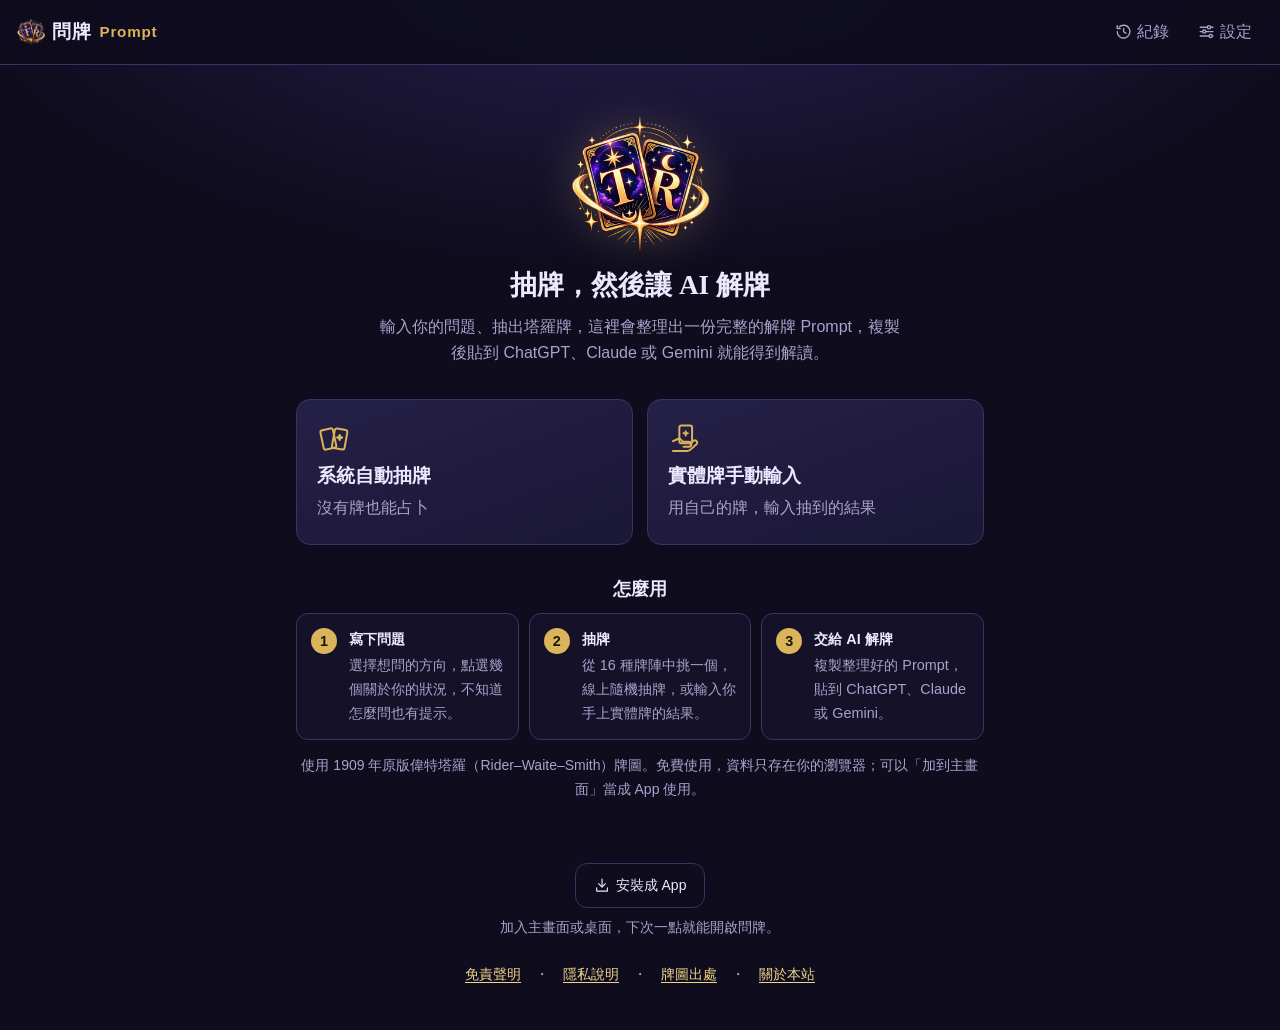
==== index.html @ 152251bc "新增 App 安裝入口與網站資訊 / Add app installation and site information 中文：在頁尾新增安裝成 App 按鈕，支援原生安裝提示、手動操作指引與安裝狀態" ====
<!doctype html>
<html lang="zh-Hant">
<head>
  <meta charset="utf-8">
  <meta name="viewport" content="width=device-width, initial-scale=1, viewport-fit=cover">
  <meta http-equiv="Content-Security-Policy" content="default-src 'self' file:; script-src 'self' file:; style-src 'self' file:; img-src 'self' file: data:; connect-src https://api.openai.com; object-src 'none'; base-uri 'none'; form-action 'none';">
  <title>問牌 Prompt｜塔羅抽牌與 AI 解牌 Prompt 產生器</title>
  <meta name="description" content="免費線上塔羅抽牌，或輸入你手上實體牌的結果。16 種牌陣、1909 年原版偉特牌圖，自動整理成完整的解牌 Prompt，一鍵複製到 ChatGPT、Claude、Gemini 讓 AI 幫你解牌。">
  <meta name="keywords" content="塔羅牌,線上抽牌,塔羅占卜,AI 解牌,ChatGPT 塔羅,解牌 Prompt,偉特塔羅,凱爾特十字,tarot,tarot prompt">
  <meta name="robots" content="index, follow">
  <link rel="canonical" href="https://tarot.stack-base.com/">

  <!-- 社群分享預覽（Facebook、LINE、X 等） -->
  <meta property="og:type" content="website">
  <meta property="og:site_name" content="問牌 Prompt">
  <meta property="og:locale" content="zh_TW">
  <meta property="og:url" content="https://tarot.stack-base.com/">
  <meta property="og:title" content="問牌 Prompt｜塔羅抽牌與 AI 解牌 Prompt 產生器">
  <meta property="og:description" content="抽塔羅牌或輸入實體牌，自動整理成完整的解牌 Prompt，一鍵複製到 ChatGPT、Claude、Gemini。">
  <meta property="og:image" content="https://tarot.stack-base.com/icons/og-image.jpg?v=20261027b">
  <meta property="og:image:width" content="1200">
  <meta property="og:image:height" content="630">
  <meta property="og:image:alt" content="問牌 Prompt：抽塔羅牌，產生給 AI 的解牌 Prompt">
  <meta name="twitter:card" content="summary_large_image">
  <meta name="twitter:title" content="問牌 Prompt｜塔羅抽牌與 AI 解牌 Prompt 產生器">
  <meta name="twitter:description" content="抽塔羅牌或輸入實體牌，自動整理成完整的解牌 Prompt，一鍵複製到 ChatGPT、Claude、Gemini。">
  <meta name="twitter:image" content="https://tarot.stack-base.com/icons/og-image.jpg?v=20261027b">

  <!-- 圖示與 PWA -->
  <link rel="icon" href="favicon.ico" sizes="any">
  <link rel="icon" href="icons/favicon-32.png" sizes="32x32" type="image/png">
  <link rel="apple-touch-icon" href="icons/apple-touch-icon.png">
  <link rel="manifest" href="manifest.webmanifest">
  <meta name="theme-color" content="#0e0c1d">
  <meta name="mobile-web-app-capable" content="yes">
  <meta name="apple-mobile-web-app-capable" content="yes">
  <meta name="apple-mobile-web-app-title" content="問牌 Prompt">
  <meta name="apple-mobile-web-app-status-bar-style" content="black-translucent">

  <!-- 結構化資料：資料區塊不會被執行，不受 CSP 的 script-src 限制 -->
  <script type="application/ld+json">
  {
    "@context": "https://schema.org",
    "@type": "WebApplication",
    "name": "問牌 Prompt",
    "alternateName": "Tarot Prompt",
    "url": "https://tarot.stack-base.com/",
    "description": "免費線上塔羅抽牌與 AI 解牌 Prompt 產生器。抽牌或輸入實體牌，整理成給 ChatGPT、Claude、Gemini 的解牌 Prompt。",
    "applicationCategory": "LifestyleApplication",
    "operatingSystem": "Any",
    "inLanguage": "zh-Hant-TW",
    "image": "https://tarot.stack-base.com/icons/og-image.jpg?v=20261027b",
    "isAccessibleForFree": true,
    "offers": { "@type": "Offer", "price": "0", "priceCurrency": "TWD" },
    "author": { "@type": "Person", "name": "Bruce Yang" }
  }
  </script>

  <link rel="stylesheet" href="css/style.css?v=20261027c">
</head>
<body>
  <!-- 自製 SVG 圖示：以 <svg class="icon"><use href="#i-名稱"></use></svg> 引用 -->
  <svg class="sprite" aria-hidden="true" focusable="false">
    <symbol id="i-cards" viewBox="0 0 24 24"><rect x="3.5" y="5" width="9" height="14" rx="1.5" transform="rotate(-12 8 12)"/><rect x="11.5" y="5" width="9" height="14" rx="1.5" transform="rotate(10 16 12)"/><path d="M16 9.2c.2 1.1.7 1.6 1.8 1.8-1.1.2-1.6.7-1.8 1.8-.2-1.1-.7-1.6-1.8-1.8 1.1-.2 1.6-.7 1.8-1.8Z"/></symbol>
    <symbol id="i-hand" viewBox="0 0 24 24"><rect x="8" y="2.5" width="9" height="12.5" rx="1.5"/><path d="M12.5 6.5v3M11 8h3"/><path d="M3.5 13.5 7 12a2 2 0 0 1 2.3.6l1.2 1.4h4.3a1.7 1.7 0 0 1 0 3.4H11"/><path d="M3.5 20.5h9.8a4 4 0 0 0 2.6-1l4.2-3.8a1.6 1.6 0 0 0-2.1-2.4l-2.5 2"/></symbol>
    <symbol id="i-history" viewBox="0 0 24 24"><path d="M4 12a8 8 0 1 0 2.4-5.7"/><path d="M4 4.5v3.8h3.8"/><path d="M12 8v4.2l2.8 1.8"/></symbol>
    <symbol id="i-settings" viewBox="0 0 24 24"><path d="M4 6.5h9M17 6.5h3M4 12h3M11 12h9M4 17.5h11M19 17.5h1"/><circle cx="15" cy="6.5" r="2"/><circle cx="9" cy="12" r="2"/><circle cx="17" cy="17.5" r="2"/></symbol>
    <symbol id="i-sparkle" viewBox="0 0 24 24"><path d="M10 3.5c.7 4.4 2.6 6.3 7 7-4.4.7-6.3 2.6-7 7-.7-4.4-2.6-6.3-7-7 4.4-.7 6.3-2.6 7-7Z"/><path d="M18.5 14.5c.3 1.6.9 2.2 2.5 2.5-1.6.3-2.2.9-2.5 2.5-.3-1.6-.9-2.2-2.5-2.5 1.6-.3 2.2-.9 2.5-2.5Z"/></symbol>
    <symbol id="i-bulb" viewBox="0 0 24 24"><path d="M9.5 18h5M10.5 21h3"/><path d="M12 3a6 6 0 0 0-3.6 10.8c.7.5 1.1 1.3 1.1 2.1v.1h5v-.1c0-.8.4-1.6 1.1-2.1A6 6 0 0 0 12 3Z"/></symbol>
    <symbol id="i-copy" viewBox="0 0 24 24"><rect x="8.5" y="8.5" width="11.5" height="11.5" rx="2"/><path d="M15.5 8.5V6A2 2 0 0 0 13.5 4H6a2 2 0 0 0-2 2v7.5a2 2 0 0 0 2 2h2.5"/></symbol>
    <symbol id="i-check" viewBox="0 0 24 24"><path d="m5 12.5 4.5 4.5L19 7.5"/></symbol>
    <symbol id="i-search" viewBox="0 0 24 24"><circle cx="10.5" cy="10.5" r="6.5"/><path d="m15.5 15.5 5 5"/></symbol>
    <symbol id="i-close" viewBox="0 0 24 24"><path d="M6 6l12 12M18 6 6 18"/></symbol>
    <symbol id="i-star" viewBox="0 0 24 24"><path class="fill" d="m12 3.5 2.6 5.3 5.9.9-4.3 4.1 1 5.8L12 16.9l-5.2 2.7 1-5.8-4.3-4.1 5.9-.9Z"/></symbol>
    <symbol id="i-chevron" viewBox="0 0 24 24"><path d="m9 5.5 6.5 6.5L9 18.5"/></symbol>
    <symbol id="i-plus" viewBox="0 0 24 24"><path d="M12 5v14M5 12h14"/></symbol>
    <symbol id="i-download" viewBox="0 0 24 24"><path d="M12 3v12m-5-5 5 5 5-5M4 16v5h16v-5"/></symbol>
    <symbol id="i-eye" viewBox="0 0 24 24"><path d="M2.5 12S6 5.5 12 5.5 21.5 12 21.5 12 18 18.5 12 18.5 2.5 12 2.5 12Z"/><circle cx="12" cy="12" r="3"/></symbol>
    <symbol id="i-eye-off" viewBox="0 0 24 24"><path d="M10.6 5.6c.5-.1.9-.1 1.4-.1 6 0 9.5 6.5 9.5 6.5a17 17 0 0 1-2.6 3.5M6.6 6.6C3.9 8.3 2.5 12 2.5 12s3.5 6.5 9.5 6.5c1.9 0 3.5-.6 4.9-1.5"/><path d="M9.9 9.9a3 3 0 0 0 4.2 4.2"/><path d="m3 3 18 18"/></symbol>
    <symbol id="i-clock" viewBox="0 0 24 24"><circle cx="12" cy="12" r="8.5"/><path d="M12 7.5V12l3 2"/></symbol>
  </svg>

  <a class="skip-link" href="#app">跳到主要內容</a>

  <header class="topbar">
    <a class="brand" href="#/"><img class="brand-logo" src="icons/logo-128.png" alt="" width="30" height="30">問牌 <span>Prompt</span></a>
    <nav class="topnav" aria-label="主選單">
      <a class="topnav-btn" href="#/history"><svg class="icon" aria-hidden="true"><use href="#i-history"></use></svg>紀錄</a>
      <button class="topnav-btn" type="button" id="openSettings"><svg class="icon" aria-hidden="true"><use href="#i-settings"></use></svg>設定</button>
    </nav>
  </header>

  <p id="storageWarning" class="notice" hidden>這個瀏覽器無法保存資料（可能是無痕模式），占卜紀錄在重新整理後會消失，其他功能照常。</p>

  <main id="app" tabindex="-1">

    <!-- 首頁 -->
    <!-- 首頁預設顯示（不加 hidden），程式還沒執行時搜尋引擎也讀得到內容 -->
    <section class="view" data-view="home">
      <div class="hero">
        <img class="hero-logo" src="icons/logo-256.png" alt="問牌 Prompt 標誌：兩張塔羅牌與星月" width="150" height="150">
        <h1>抽牌，然後讓 AI 解牌</h1>
        <p class="muted">輸入你的問題、抽出塔羅牌，這裡會整理出一份完整的解牌 Prompt，複製後貼到 ChatGPT、Claude 或 Gemini 就能得到解讀。</p>
      </div>
      <div class="mode-cards">
        <button class="mode-card" type="button" data-start="auto">
          <svg class="icon mode-icon" aria-hidden="true"><use href="#i-cards"></use></svg>
          <span class="mode-title">系統自動抽牌</span>
          <span class="mode-desc">沒有牌也能占卜</span>
        </button>
        <button class="mode-card" type="button" data-start="manual">
          <svg class="icon mode-icon" aria-hidden="true"><use href="#i-hand"></use></svg>
          <span class="mode-title">實體牌手動輸入</span>
          <span class="mode-desc">用自己的牌，輸入抽到的結果</span>
        </button>
      </div>
      <a class="recent" id="recentLink" href="#/history" hidden></a>

      <section class="how" aria-labelledby="howTitle">
        <h2 id="howTitle">怎麼用</h2>
        <ol class="how-steps">
          <li><strong>寫下問題</strong>選擇想問的方向，點選幾個關於你的狀況，不知道怎麼問也有提示。</li>
          <li><strong>抽牌</strong>從 16 種牌陣中挑一個，線上隨機抽牌，或輸入你手上實體牌的結果。</li>
          <li><strong>交給 AI 解牌</strong>複製整理好的 Prompt，貼到 ChatGPT、Claude 或 Gemini。</li>
        </ol>
        <p class="muted small">使用 1909 年原版偉特塔羅（Rider–Waite–Smith）牌圖。免費使用，資料只存在你的瀏覽器；可以「加到主畫面」當成 App 使用。</p>
      </section>
    </section>

    <!-- ① 問題 -->
    <section class="view" data-view="ask" hidden>
      <div class="steps-slot"></div>
      <div id="sensitiveBanner" class="help-banner" role="alert" hidden>
        <strong>如果你正承受很大的痛苦，請先照顧自己。</strong>
        你不必一個人面對，可以撥打：衛福部安心專線 <a href="tel:1925">1925</a>（24 小時）、生命線 <a href="tel:1995">1995</a>、張老師 <a href="tel:1980">1980</a>。
      </div>
      <fieldset class="chips-field">
        <legend class="field-label">想問哪方面的事？</legend>
        <div class="chips" id="categoryChips"></div>
      </fieldset>

      <label class="field-label" for="fQuestion">你想問什麼？</label>
      <textarea id="fQuestion" class="input" data-field="question" rows="3" placeholder="例如：我要如何爭取升遷的機會？" maxlength="300"></textarea>
      <p class="field-error" id="questionError" hidden>請先輸入問題</p>
      <ul class="hints" id="questionHints" aria-live="polite"></ul>
      <p class="muted small ai-jump">不知道怎麼問？先隨意寫個大概，填完下面的狀況後，可以<button type="button" class="link-btn" id="jumpToAi">請 AI 幫你整理</button>。</p>

      <details class="tips">
        <summary><svg class="icon" aria-hidden="true"><use href="#i-bulb"></use></svg>好問題的 5 個原則</summary>
        <table class="tips-table">
          <thead><tr><th>原則</th><th>不建議</th><th>建議</th></tr></thead>
          <tbody>
            <tr><td>以自己為主角</td><td>伴侶會不會加薪？</td><td>我想增加家庭收入，該從哪裡著手？</td></tr>
            <tr><td>根據真實狀況，不問假設</td><td>等我懷孕以後，他會不會變心？</td><td>我現在該怎麼經營這段關係？</td></tr>
            <tr><td>以三個月內為主</td><td>我幾歲會遇到真命天子？</td><td>最近三個月我的桃花運勢如何？</td></tr>
            <tr><td>真心想知道的事</td><td>隨口問、為了測試而問</td><td>你此刻最在意、最想釐清的那件事</td></tr>
            <tr><td>用肯定句發問</td><td>我能不能升遷？</td><td>我要如何爭取升遷的機會？</td></tr>
          </tbody>
        </table>
        <p class="muted small">交代背景與條件，比一句簡短的問題更能得到具體的解讀。</p>
      </details>

      <fieldset class="chips-field">
        <legend class="field-label">時間範圍</legend>
        <div class="chips" id="timeframeChips"></div>
        <input id="fTimeframeCustom" class="input" placeholder="例如：這學期結束前" aria-label="自訂時間範圍" maxlength="30" hidden>
        <p class="tip" id="timeframeTip" role="status" hidden></p>
      </fieldset>

      <section class="bg-quiz" id="bgQuiz" aria-labelledby="bgQuizTitle">
        <h2 class="bg-quiz-title" id="bgQuizTitle">說說你的狀況</h2>
        <div id="bgQuizBody"></div>
      </section>

      <div class="ai-tidy" id="aiTidy">
        <button class="btn btn-ghost btn-block" type="button" id="openAi"><svg class="icon" aria-hidden="true"><use href="#i-sparkle"></use></svg>AI 幫我整理問題</button>
        <p class="muted small">會參考上面的類別、問題和你的狀況，整理成 3 個更好的問法讓你挑選。</p>
      </div>

      <details class="more" id="moreInfo">
        <summary>更多資訊（其他補充、性別、年齡）</summary>
        <label class="field-label" for="fBackground">其他補充</label>
        <textarea id="fBackground" class="input" data-field="background" rows="3" placeholder="問卷沒問到、但你覺得重要的事" maxlength="1000"></textarea>
        <div class="field-grid">
          <div>
            <label class="field-label" for="fGender">性別</label>
            <select id="fGender" class="input" data-field="gender">
              <option value="">不提供</option>
              <option>女性</option>
              <option>男性</option>
              <option>其他</option>
            </select>
          </div>
          <div>
            <label class="field-label" for="fAge">年齡</label>
            <input id="fAge" class="input" data-field="age" type="number" inputmode="numeric" min="1" max="120" placeholder="不提供">
          </div>
        </div>
      </details>

      <div class="actionbar">
        <button class="btn btn-primary btn-block" type="button" id="toSpread">下一步：選牌陣</button>
      </div>
    </section>

    <!-- ② 牌陣 -->
    <section class="view" data-view="spread" hidden>
      <div class="steps-slot"></div>
      <div id="spreadView"></div>
      <div class="actionbar">
        <button class="btn btn-primary btn-block" type="button" id="toDraw">開始抽牌</button>
      </div>
    </section>

    <!-- ③ 靜心與自動抽牌 -->
    <section class="view view-draw" data-view="draw" hidden>
      <div class="meditate">
        <div class="breath" aria-hidden="true"><span></span></div>
        <p class="meditate-title" id="drawTitle">請在心中默念你的問題</p>
        <p class="meditate-question" id="drawQuestion"></p>
        <p class="meditate-count" id="drawCount" aria-live="polite"></p>
        <button class="btn btn-ghost" type="button" id="skipDraw">跳過 ›</button>
      </div>
    </section>

    <!-- ③ 手動選牌 -->
    <section class="view" data-view="pick" hidden>
      <div class="steps-slot"></div>
      <div id="pickView"></div>
      <div class="actionbar">
        <button class="btn btn-primary btn-block" type="button" id="finishPick" disabled>完成，產生 Prompt</button>
      </div>
    </section>

    <!-- ④ 結果 -->
    <section class="view view-wide" data-view="result" hidden>
      <div class="steps-slot"></div>
      <div id="resultView"></div>
    </section>

    <!-- 占卜紀錄 -->
    <section class="view" data-view="history" hidden>
      <h1 class="page-title">占卜紀錄</h1>
      <p class="muted small">紀錄只存在這台裝置的瀏覽器，清除瀏覽資料或換裝置後就不會有。</p>
      <div id="historyView"></div>
    </section>

    <!-- 找不到 -->
    <section class="view" data-view="notfound" hidden>
      <h1 class="page-title">找不到這筆紀錄</h1>
      <p class="muted">它可能已經被刪除，或是存在另一台裝置上。</p>
      <a class="btn btn-primary" href="#/">回首頁</a>
    </section>
  </main>

  <footer class="site-footer">
    <div class="install-shortcut">
      <button type="button" class="btn btn-ghost" id="installApp" aria-describedby="installHint"><svg class="icon" aria-hidden="true"><use href="#i-download"></use></svg>安裝成 App</button>
      <p id="installHint" class="small muted" aria-live="polite">加入主畫面或桌面，下次一點就能開啟問牌。</p>
    </div>
    <div class="footer-links">
    <button type="button" class="link-btn" data-info="disclaimer">免責聲明</button>
    <span aria-hidden="true">・</span>
    <button type="button" class="link-btn" data-info="privacy">隱私說明</button>
    <span aria-hidden="true">・</span>
    <button type="button" class="link-btn" data-info="credits">牌圖出處</button>
    <span aria-hidden="true">・</span>
    <button type="button" class="link-btn" data-info="about">關於本站</button>
    </div>
  </footer>

  <dialog id="installDialog" class="dialog" aria-labelledby="installTitle">
    <form method="dialog" class="dialog-body">
      <h2 id="installTitle">安裝問牌 App</h2>
      <p>將問牌加入主畫面或桌面，就能像 App 一樣快速開啟。</p>
      <ol id="installSteps" class="notes"></ol>
      <p class="small muted">離線可使用已快取的抽牌與 Prompt 功能；AI 服務需要網路連線。</p>
      <div class="dialog-actions"><button class="btn btn-primary" value="close">知道了</button></div>
      <button class="dialog-close" value="close" aria-label="關閉"><svg class="icon" aria-hidden="true"><use href="#i-close"></use></svg></button>
    </form>
  </dialog>

  <!-- 設定 -->
  <dialog id="settingsDialog" class="dialog">
    <form method="dialog" class="dialog-body" id="settingsForm">
      <h2>設定</h2>
      <h3>AI 問題整理</h3>
      <p class="muted small">填入你自己的 OpenAI API key，按「✨ AI 幫我整理問題」時，網頁會直接呼叫 OpenAI。沒有 key 也能用免費的複製貼上方式。</p>
      <ul class="small notes">
        <li><strong>ChatGPT Plus 訂閱不包含 API key。</strong>API key 要另外到 platform.openai.com 申請並預先儲值，費用和 ChatGPT 月費分開計算。</li>
        <li>key 只存在你的瀏覽器，費用由你的 OpenAI 帳戶支付。</li>
        <li>你的問題會從瀏覽器直接送到 OpenAI，適用 OpenAI 的隱私政策。</li>
        <li>不要在公用電腦上選「記住在這台裝置」。</li>
        <li><strong>請自己備份 key。</strong>清除瀏覽資料（Cookie 和網站資料）、換瀏覽器或換裝置後，這裡記住的 key 就會不見；OpenAI 的 key 建立後只會完整顯示一次，沒備份就只能重新建立。建議存在密碼管理工具，不要存在一般的記事本或聊天紀錄裡。</li>
      </ul>
      <label class="field-label" for="sKey">OpenAI API key</label>
      <div class="key-field">
        <input id="sKey" class="input" type="password" autocomplete="off" spellcheck="false" placeholder="sk-...">
        <button class="key-toggle" type="button" id="toggleKey" aria-pressed="false" aria-label="顯示 API key" title="顯示 API key"><svg class="icon" aria-hidden="true"><use href="#i-eye"></use></svg></button>
      </div>
      <fieldset class="radio-row">
        <legend class="field-label">保存方式</legend>
        <label><input type="radio" name="keyRemember" value="session" checked> 只用這一次（關閉分頁就清除）</label>
        <label><input type="radio" name="keyRemember" value="local"> 記住在這台裝置</label>
      </fieldset>
      <label class="field-label" for="sModel">模型名稱</label>
      <input id="sModel" class="input" list="modelList" spellcheck="false">
      <datalist id="modelList"></datalist>
      <p class="muted small">按「測試連線」會列出你的帳戶可用的模型。</p>
      <p class="status-line" id="keyStatus" aria-live="polite"></p>
      <div class="dialog-actions">
        <button class="btn btn-ghost" type="button" id="testKey">測試連線</button>
        <button class="btn btn-ghost btn-danger" type="button" id="deleteKey">刪除 key</button>
        <button class="btn btn-primary" type="button" id="saveSettings">儲存</button>
      </div>
      <button class="dialog-close" value="cancel" aria-label="關閉"><svg class="icon" aria-hidden="true"><use href="#i-close"></use></svg></button>
    </form>
  </dialog>

  <!-- AI 問題整理 -->
  <dialog id="aiDialog" class="dialog">
    <div class="dialog-body">
      <h2><svg class="icon" aria-hidden="true"><use href="#i-sparkle"></use></svg> AI 幫我整理問題</h2>
      <div id="aiBody"></div>
      <button class="dialog-close" type="button" data-close aria-label="關閉"><svg class="icon" aria-hidden="true"><use href="#i-close"></use></svg></button>
    </div>
  </dialog>

  <!-- 補牌（手動模式選牌） -->
  <dialog id="pickDialog" class="dialog dialog-tall">
    <div class="dialog-body">
      <h2>補一張指引牌</h2>
      <div class="orient" id="pickDialogOrient"></div>
      <div id="pickDialogPicker"></div>
      <button class="dialog-close" type="button" data-close aria-label="關閉"><svg class="icon" aria-hidden="true"><use href="#i-close"></use></svg></button>
    </div>
  </dialog>

  <!-- 通用確認／說明 -->
  <dialog id="choiceDialog" class="dialog">
    <div class="dialog-body">
      <h2 id="choiceTitle"></h2>
      <div id="choiceMessage"></div>
      <div class="dialog-actions" id="choiceButtons"></div>
    </div>
  </dialog>

  <div id="toast" class="toast" role="status" aria-live="polite" hidden></div>

  <script src="js/cards.js?v=20261027b"></script>
  <script src="js/spreads.js?v=20261027b"></script>
  <script src="js/background.js?v=20261027b"></script>
  <script src="js/prompt.js?v=20261027b"></script>
  <script src="js/storage.js?v=20261027b"></script>
  <script src="js/ai.js?v=20261027b"></script>
  <script src="js/app.js?v=20261027e"></script>
  <script src="js/install.js?v=20261027c"></script>
</body>
</html>
---- css/style.css ----
/* 問牌 Prompt：神秘暗色主題，手機優先 */

:root {
  color-scheme: dark;
  --bg: #0e0c1d;
  --bg-2: #141129;
  --surface: #1b1736;
  --surface-2: #252046;
  --line: #3a3366;
  --text: #ece8ff;
  --muted: #a9a2cc;
  --gold: #d9b45a;
  --gold-2: #f0d48a;
  --danger: #ff9a9a;
  --ok: #8fdcae;
  --fire: #ec8152;
  --water: #62a8ec;
  --air: #66cfd1;
  --earth: #74c487;
  --major: #d9b45a;
  --radius: 14px;
  --card-w: 56px;
  --card-h: 90px;
  --gap: 8px;
  --font: -apple-system, BlinkMacSystemFont, "Segoe UI", "Noto Sans TC", "PingFang TC", "Microsoft JhengHei", sans-serif;
  --serif: "Noto Serif TC", "Songti TC", "PMingLiU", "MingLiU", serif;
}

@media (min-width: 640px) {
  :root {
    --card-w: 70px;
    --card-h: 112px;
    --gap: 10px;
  }
}

* { box-sizing: border-box; }

html { -webkit-text-size-adjust: 100%; }

body {
  margin: 0;
  min-height: 100vh;
  background: radial-gradient(1200px 600px at 50% -10%, #2a2154 0%, transparent 60%), var(--bg);
  background-attachment: fixed;
  color: var(--text);
  font: 16px/1.65 var(--font);
}

a { color: var(--gold-2); }
h1, h2, h3 { font-family: var(--serif); font-weight: 600; line-height: 1.35; }
button, input, select, textarea { font: inherit; color: inherit; }
[hidden] { display: none !important; }

:focus-visible { outline: 2px solid var(--gold-2); outline-offset: 2px; }

.skip-link {
  position: absolute;
  left: -999px;
  top: 8px;
  background: var(--gold);
  color: #1a1400;
  padding: 8px 12px;
  border-radius: 8px;
  z-index: 100;
}
.skip-link:focus { left: 8px; }

.offscreen { position: fixed; left: -9999px; top: 0; }

/* ---------- 自製 SVG 圖示 ---------- */

.sprite { position: absolute; width: 0; height: 0; overflow: hidden; }
.icon {
  width: 1.2em;
  height: 1.2em;
  flex: none;
  fill: none;
  stroke: currentColor;
  stroke-width: 1.7;
  stroke-linecap: round;
  stroke-linejoin: round;
  vertical-align: -0.22em;
}
.icon .fill, .icon-star { fill: currentColor; }
.icon-star { color: var(--gold); stroke: none; width: 1em; height: 1em; margin-right: 2px; }
.brand { display: inline-flex; align-items: center; gap: 6px; }
.brand-logo { width: 30px; height: 30px; flex: none; }
.brand span { margin-left: 2px; }
.hero-logo {
  display: block;
  width: 150px;
  height: 150px;
  margin: 0 auto 8px;
  filter: drop-shadow(0 0 24px rgba(240, 212, 138, 0.25));
}
.topnav-btn .icon { margin-right: 4px; }
.btn .icon { width: 1.15em; height: 1.15em; }
.tips summary .icon { margin-right: 6px; color: var(--gold); }

/* ---------- 時間範圍選項 ---------- */

.chips-field { border: 0; padding: 0; margin: 0; }
.chips { display: flex; flex-wrap: wrap; gap: 8px; }
.chip {
  display: inline-flex;
  align-items: center;
  gap: 4px;
  min-height: 40px;
  padding: 6px 14px;
  border-radius: 999px;
  border: 1px solid var(--line);
  background: var(--bg-2);
  color: var(--text);
  cursor: pointer;
}
.chip:hover { border-color: var(--gold); }
.chip.is-active { background: var(--gold); border-color: var(--gold); color: #1f1702; font-weight: 700; }
.chip-badge {
  font-size: 0.7rem;
  padding: 0 6px;
  border-radius: 6px;
  background: rgba(143, 220, 174, 0.18);
  color: var(--ok);
  font-weight: 600;
}
.chip.is-active .chip-badge { background: rgba(31, 23, 2, 0.15); color: #1f1702; }
.chip-icon { width: 1em; height: 1em; opacity: 0.7; }
#fTimeframeCustom { margin-top: 10px; }
.tip {
  display: flex;
  gap: 8px;
  align-items: flex-start;
  margin: 10px 0 0;
  padding: 10px 12px;
  border-radius: 10px;
  background: rgba(217, 180, 90, 0.1);
  color: var(--gold-2);
  font-size: 0.85rem;
}
.tip .icon { margin-top: 2px; }

/* ---------- 背景小問卷 ---------- */

.bg-quiz {
  margin-top: 18px;
  padding: 14px 16px 6px;
  border-radius: var(--radius);
  border: 1px solid var(--line);
  background: var(--bg-2);
}
.bg-quiz-title { font-size: 1.05rem; margin: 0 0 4px; }
.bg-quiz .tip { margin: 8px 0; }
.quiz-q { padding: 10px 0 12px; border-top: 1px solid rgba(58, 51, 102, 0.6); scroll-margin-top: 90px; }
.quiz-q:first-of-type { border-top: 0; }
.quiz-label { margin: 0 0 8px; font-weight: 600; display: flex; align-items: center; flex-wrap: wrap; gap: 4px; }
.req { color: var(--danger); font-weight: 700; margin-left: 2px; }
.chip-sm { min-height: 36px; padding: 4px 12px; font-size: 0.9rem; }
.quiz-custom { margin-top: 8px; }
.quiz-q.is-missing { border-radius: 10px; padding-left: 10px; padding-right: 10px; background: rgba(255, 154, 154, 0.08); box-shadow: 0 0 0 1px var(--danger) inset; }
.quiz-q.is-missing .quiz-label::after { content: "請選擇一項"; color: var(--danger); font-size: 0.8rem; font-weight: 400; margin-left: 6px; }
.ai-badge {
  display: inline-flex;
  align-items: center;
  gap: 2px;
  margin-left: 4px;
  padding: 0 6px;
  border-radius: 6px;
  background: rgba(217, 180, 90, 0.15);
  color: var(--gold-2);
  font-size: 0.72rem;
  font-weight: 600;
}
.ai-badge .icon { width: 0.9em; height: 0.9em; }
.quiz-ai { display: flex; flex-wrap: wrap; align-items: center; gap: 8px; padding: 10px 0 12px; border-top: 1px dashed var(--line); }

.search-wrap { position: relative; }
.search-wrap .icon { position: absolute; left: 12px; top: 50%; transform: translateY(-50%); color: var(--muted); pointer-events: none; }
.search-wrap .input { padding-left: 38px; }

.muted { color: var(--muted); }
.small { font-size: 0.875rem; }
.center { text-align: center; }

/* ---------- 頂端列與頁尾 ---------- */

.topbar {
  position: sticky;
  top: 0;
  z-index: 20;
  display: flex;
  align-items: center;
  justify-content: space-between;
  gap: 12px;
  padding: 10px 16px;
  padding-top: max(10px, env(safe-area-inset-top));
  background: rgba(14, 12, 29, 0.88);
  backdrop-filter: blur(10px);
  border-bottom: 1px solid var(--line);
}

.brand {
  font-family: var(--serif);
  font-size: 1.2rem;
  font-weight: 700;
  color: var(--text);
  text-decoration: none;
  letter-spacing: 0.04em;
}
.brand span { color: var(--gold); font-family: var(--font); font-size: 0.95rem; font-weight: 600; }

.topnav { display: flex; gap: 4px; }
.topnav-btn {
  min-height: 44px;
  padding: 8px 12px;
  border: 0;
  border-radius: 10px;
  background: transparent;
  color: var(--muted);
  text-decoration: none;
  cursor: pointer;
  display: inline-flex;
  align-items: center;
}
.topnav-btn:hover { color: var(--text); background: var(--surface); }

.notice {
  margin: 0;
  padding: 10px 16px;
  background: #3b2f12;
  color: var(--gold-2);
  font-size: 0.875rem;
  text-align: center;
}

.site-footer {
  display: flex;
  flex-direction: column;
  align-items: center;
  justify-content: center;
  gap: 8px;
  padding: 24px 16px 40px;
  color: var(--muted);
  font-size: 0.875rem;
}
.install-shortcut { text-align: center; }
.install-shortcut p { margin: 8px 0 12px; }
.footer-links { display: flex; flex-wrap: wrap; justify-content: center; align-items: center; gap: 8px; }
body[data-view="result"] .site-footer { padding-bottom: 110px; }

/* ---------- 版面 ---------- */

main { outline: none; }

.view {
  max-width: 720px;
  margin: 0 auto;
  padding: 16px 16px 24px;
}
.view-wide { max-width: 1440px; }

.page-title { font-size: 1.4rem; margin: 8px 0 12px; }
.sub-title { font-size: 1.05rem; margin: 20px 0 8px; }

/* ---------- 按鈕與表單 ---------- */

.btn {
  display: inline-flex;
  align-items: center;
  justify-content: center;
  gap: 6px;
  min-height: 44px;
  padding: 10px 18px;
  border-radius: 12px;
  border: 1px solid var(--line);
  background: var(--surface);
  color: var(--text);
  text-decoration: none;
  cursor: pointer;
  transition: background 0.15s, border-color 0.15s, transform 0.1s;
}
.btn:hover { border-color: var(--gold); }
.btn:active { transform: translateY(1px); }
.btn:disabled { opacity: 0.45; cursor: not-allowed; transform: none; }
.btn-primary {
  background: linear-gradient(180deg, var(--gold-2), var(--gold));
  border-color: transparent;
  color: #1f1702;
  font-weight: 700;
}
.btn-primary:hover { border-color: transparent; filter: brightness(1.05); }
.btn-ghost { background: transparent; }
.btn-danger { color: var(--danger); }
.btn-danger.btn-primary { background: #b84b4b; color: #fff; }
.btn-block { width: 100%; }
.btn-small { min-height: 36px; padding: 6px 12px; font-size: 0.875rem; }

.link-btn {
  border: 0;
  background: none;
  color: var(--gold-2);
  cursor: pointer;
  padding: 4px 6px;
  text-decoration: underline;
  text-underline-offset: 3px;
}

.icon-btn {
  min-width: 44px;
  min-height: 44px;
  border: 0;
  border-radius: 10px;
  background: transparent;
  color: var(--muted);
  cursor: pointer;
}
.icon-btn:hover { color: var(--danger); background: var(--surface); }

.field-label { display: block; margin: 14px 0 6px; font-size: 0.9rem; color: var(--muted); }

.input {
  width: 100%;
  min-height: 44px;
  padding: 10px 12px;
  border-radius: 12px;
  border: 1px solid var(--line);
  background: var(--bg-2);
  color: var(--text);
  font-size: 16px;
}
.input::placeholder { color: #776f9e; }
.input:focus { border-color: var(--gold); outline: none; box-shadow: 0 0 0 3px rgba(217, 180, 90, 0.2); }
textarea.input { resize: vertical; line-height: 1.6; }
select.input { appearance: none; background-image: linear-gradient(45deg, transparent 50%, var(--muted) 50%), linear-gradient(135deg, var(--muted) 50%, transparent 50%); background-position: calc(100% - 18px) 50%, calc(100% - 13px) 50%; background-size: 5px 5px; background-repeat: no-repeat; padding-right: 32px; }

.field-grid { display: grid; grid-template-columns: 1fr 1fr; gap: 12px; }
.field-error { color: var(--danger); margin: 6px 0 0; font-size: 0.875rem; }

/* API key 輸入框：眼睛圖示放在框內右側 */
.key-field { position: relative; }
.key-field .input { padding-right: 52px; font-family: ui-monospace, "Cascadia Mono", Consolas, monospace; }
.key-toggle {
  position: absolute;
  top: 50%;
  right: 4px;
  transform: translateY(-50%);
  width: 44px;
  height: 40px;
  display: grid;
  place-items: center;
  border: 0;
  border-radius: 10px;
  background: transparent;
  color: var(--muted);
  cursor: pointer;
}
.key-toggle:hover { color: var(--gold-2); background: var(--surface-2); }
/* 隱藏 Edge 內建的密碼顯示按鈕，避免和自己的眼睛圖示重複 */
.key-field .input::-ms-reveal, .key-field .input::-ms-clear { display: none; }
.key-toggle .icon { width: 20px; height: 20px; }
.key-field + .radio-row { margin-top: 10px; }

.check { display: flex; align-items: center; gap: 10px; min-height: 44px; margin-top: 8px; cursor: pointer; }
.check input { width: 20px; height: 20px; accent-color: var(--gold); }

.radio-row { border: 0; padding: 0; margin: 0; }
.radio-row label { display: flex; align-items: center; gap: 8px; min-height: 40px; cursor: pointer; }
.radio-row input { width: 18px; height: 18px; accent-color: var(--gold); }

.row-actions { display: flex; flex-wrap: wrap; gap: 8px; margin: 12px 0; }

/* 每一步的主要按鈕固定在畫面底部 */
.actionbar {
  position: sticky;
  bottom: 0;
  margin: 20px -16px 0;
  padding: 12px 16px;
  padding-bottom: max(12px, env(safe-area-inset-bottom));
  background: linear-gradient(180deg, rgba(14, 12, 29, 0), rgba(14, 12, 29, 0.95) 30%);
  z-index: 10;
}

/* ---------- 首頁 ---------- */

.hero { text-align: center; padding: 28px 4px 8px; }
.hero h1 { font-size: 1.7rem; margin: 0 0 10px; }
.hero p { max-width: 520px; margin: 0 auto; }

.mode-cards { display: grid; gap: 14px; margin: 24px 0; }
@media (min-width: 640px) { .mode-cards { grid-template-columns: 1fr 1fr; } }

.mode-card {
  display: grid;
  gap: 4px;
  justify-items: start;
  padding: 22px 20px;
  border-radius: var(--radius);
  border: 1px solid var(--line);
  background: linear-gradient(160deg, var(--surface-2), var(--surface));
  text-align: left;
  cursor: pointer;
  transition: border-color 0.15s, transform 0.15s;
}
.mode-card:hover { border-color: var(--gold); transform: translateY(-2px); }
.mode-icon { width: 34px; height: 34px; color: var(--gold); stroke-width: 1.4; }
.mode-title { font-family: var(--serif); font-size: 1.2rem; font-weight: 700; }
.mode-desc { color: var(--muted); }

.recent {
  display: flex;
  align-items: center;
  gap: 10px;
  padding: 14px 16px;
  border-radius: var(--radius);
  border: 1px solid var(--line);
  background: var(--bg-2);
  color: var(--text);
  text-decoration: none;
}
.recent-q { flex: 1; overflow: hidden; text-overflow: ellipsis; white-space: nowrap; }

.how { margin-top: 32px; }
.how h2 { font-size: 1.15rem; margin: 0 0 12px; text-align: center; }
.how-steps { list-style: none; counter-reset: step; padding: 0; margin: 0 0 12px; display: grid; gap: 10px; }
@media (min-width: 640px) { .how-steps { grid-template-columns: repeat(3, 1fr); } }
.how-steps li {
  counter-increment: step;
  position: relative;
  padding: 14px 14px 14px 52px;
  border-radius: 12px;
  border: 1px solid var(--line);
  background: var(--bg-2);
  color: var(--muted);
  font-size: 0.9rem;
}
.how-steps li::before {
  content: counter(step);
  position: absolute;
  left: 14px;
  top: 14px;
  width: 26px;
  height: 26px;
  border-radius: 13px;
  background: var(--gold);
  color: #1f1702;
  font-weight: 700;
  display: grid;
  place-items: center;
}
.how-steps strong { display: block; color: var(--text); margin-bottom: 2px; }
.how p { text-align: center; }

/* ---------- 步驟條 ---------- */

.steps {
  display: flex;
  gap: 4px;
  list-style: none;
  margin: 0 0 12px;
  padding: 0;
  font-size: 0.8rem;
}
.steps li {
  flex: 1;
  text-align: center;
  padding: 6px 2px;
  border-bottom: 2px solid var(--line);
  color: var(--muted);
  white-space: nowrap;
}
.steps li.done { border-color: rgba(217, 180, 90, 0.5); }
.steps li.current { border-color: var(--gold); color: var(--gold-2); font-weight: 700; }
.steps a { color: inherit; text-decoration: none; }
.steps a:hover { color: var(--text); }

/* ---------- ① 問題 ---------- */

.help-banner {
  padding: 12px 14px;
  margin-bottom: 8px;
  border-radius: 12px;
  border: 1px solid #6b5aa8;
  background: #241d47;
  font-size: 0.9rem;
}
.help-banner strong { display: block; margin-bottom: 4px; }

.hints { list-style: none; padding: 0; margin: 8px 0 0; display: grid; gap: 6px; }
.hints li {
  display: flex;
  gap: 6px;
  align-items: flex-start;
  padding: 8px 12px;
  border-radius: 10px;
  background: rgba(217, 180, 90, 0.1);
  color: var(--gold-2);
  font-size: 0.875rem;
}
.hints li .icon { margin-top: 2px; }

.tips, .more {
  margin-top: 12px;
  border: 1px solid var(--line);
  border-radius: 12px;
  padding: 0 14px;
  background: var(--bg-2);
}
.tips summary, .more summary { cursor: pointer; min-height: 44px; display: flex; align-items: center; color: var(--muted); }
.tips[open], .more[open] { padding-bottom: 14px; }

.tips-table { width: 100%; border-collapse: collapse; font-size: 0.82rem; }
.tips-table th, .tips-table td { text-align: left; padding: 6px 4px; border-top: 1px solid var(--line); vertical-align: top; }
.tips-table th { color: var(--muted); font-weight: 600; }
.tips-table td:nth-child(2) { color: #c79a9a; }
.tips-table td:nth-child(3) { color: var(--ok); }

/* ---------- ② 牌陣 ---------- */

.spread-list { display: grid; gap: 8px; margin: 8px 0 16px; }
@media (min-width: 640px) { .spread-list { grid-template-columns: 1fr 1fr; } }

.spread-opt {
  display: grid;
  gap: 2px;
  text-align: left;
  padding: 12px 14px;
  min-height: 44px;
  border-radius: 12px;
  border: 1px solid var(--line);
  background: var(--surface);
  cursor: pointer;
}
.spread-opt:hover { border-color: var(--gold); }
.spread-opt.is-selected { border-color: var(--gold); background: linear-gradient(160deg, #3a2f18, var(--surface)); box-shadow: 0 0 0 1px var(--gold) inset; }
.spread-name { font-weight: 700; display: flex; align-items: baseline; gap: 8px; }
.spread-count { font-size: 0.8rem; font-weight: 400; color: var(--muted); margin-left: 8px; }
.spread-desc { font-size: 0.85rem; color: var(--muted); }

.tabs {
  display: flex;
  gap: 6px;
  overflow-x: auto;
  scrollbar-width: none;
  padding: 2px 0 4px;
  margin: 0 -16px;
  padding-left: 16px;
  padding-right: 16px;
}
.tabs::-webkit-scrollbar { display: none; }
.tab {
  flex: none;
  min-height: 40px;
  padding: 6px 14px;
  border-radius: 999px;
  border: 1px solid var(--line);
  background: transparent;
  color: var(--muted);
  cursor: pointer;
  white-space: nowrap;
}
.tab.is-active { background: var(--gold); color: #1f1702; border-color: var(--gold); font-weight: 700; }

.spread-detail {
  padding: 16px;
  border-radius: var(--radius);
  border: 1px solid var(--line);
  background: var(--bg-2);
}
.spread-detail h2 { margin: 0 0 12px; font-size: 1.2rem; display: flex; align-items: baseline; }
.pos-list { padding-left: 1.4em; margin: 12px 0; font-size: 0.9rem; }
.pos-list li { margin: 2px 0; }
.note {
  padding: 10px 12px;
  border-left: 3px solid var(--gold);
  background: rgba(217, 180, 90, 0.08);
  border-radius: 0 10px 10px 0;
  font-size: 0.875rem;
}

/* ---------- 牌陣圖 ---------- */

.board-wrap { overflow-x: auto; padding: 8px 0; }
.board {
  display: grid;
  gap: var(--gap);
  justify-content: center;
  margin: 8px auto;
  width: max-content;
  min-width: 100%;
}
.bslot { position: relative; width: var(--card-w); height: var(--card-h); }
.bslot--cross { z-index: 2; transform: rotate(90deg) scale(0.92); }

.board--preview { --card-w: 52px; --card-h: 64px; --gap: 6px; }
.pv {
  display: flex;
  flex-direction: column;
  align-items: center;
  justify-content: center;
  width: 100%;
  height: 100%;
  border-radius: 8px;
  border: 1px dashed var(--gold);
  background: rgba(217, 180, 90, 0.08);
  font-size: 0.68rem;
  text-align: center;
  line-height: 1.25;
  padding: 2px;
}
.pv-no { color: var(--gold-2); font-weight: 700; font-size: 0.8rem; }
.bslot--cross .pv { background: rgba(37, 32, 70, 0.95); }

/* 文字卡片 */
.cf {
  position: relative;
  display: block;
  width: 100%;
  height: 100%;
  border-radius: 8px;
  border: 2px solid var(--c, var(--gold));
  background: linear-gradient(170deg, #2a2350, #17132e);
  box-shadow: 0 4px 14px rgba(0, 0, 0, 0.35);
  overflow: hidden;
}
.cf--major { --c: var(--major); }
.cf--fire { --c: var(--fire); }
.cf--water { --c: var(--water); }
.cf--air { --c: var(--air); }
.cf--earth { --c: var(--earth); }
.cf-in {
  display: flex;
  flex-direction: column;
  align-items: center;
  justify-content: space-between;
  height: 100%;
  padding: 6px 2px;
  text-align: center;
}
.cf.is-rev .cf-in { transform: rotate(180deg); }

/* 牌圖：載入成功時蓋住文字卡片；失敗時加上 .no-img 退回文字 */
.cf-img {
  position: absolute;
  inset: 0;
  width: 100%;
  height: 100%;
  object-fit: cover;
  background: #f3ead2;
}
.cf.is-rev .cf-img { transform: rotate(180deg); }
.cf:not(.no-img) .cf-in { visibility: hidden; }
.cf.no-img .cf-img { display: none; }
.cf:not(.no-img) { border-width: 1px; }

.reading-img {
  float: right;
  width: 96px;
  margin: 2px 0 8px 12px;
  border-radius: 6px;
  border: 1px solid var(--line);
  box-shadow: 0 4px 14px rgba(0, 0, 0, 0.35);
}
.reading-img.is-rev { transform: rotate(180deg); }
.reading-body::after { content: ""; display: block; clear: both; }
.cf-top { font-size: 0.66rem; color: var(--c); letter-spacing: 0.02em; }
.cf-mid { font-family: var(--serif); font-weight: 700; font-size: 0.82rem; line-height: 1.2; }
.cf--major .cf-mid { font-size: 0.74rem; }
.cf-el { font-size: 0.66rem; color: var(--c); }
.cf-rev {
  position: absolute;
  top: 3px;
  right: 3px;
  font-size: 0.6rem;
  padding: 0 4px;
  border-radius: 4px;
  background: var(--danger);
  color: #2a0d0d;
  font-weight: 700;
}
@media (min-width: 640px) {
  .cf-top, .cf-el { font-size: 0.75rem; }
  .cf-mid { font-size: 1rem; }
  .cf--major .cf-mid { font-size: 0.88rem; }
}

/* 翻牌 */
.flip {
  position: relative;
  width: 100%;
  height: 100%;
  transform-style: preserve-3d;
  transform: rotateY(180deg);
  transition: transform 0.6s ease;
}
.flip.is-flipped { transform: rotateY(0deg); }
.face { position: absolute; inset: 0; backface-visibility: hidden; -webkit-backface-visibility: hidden; }
.face-back {
  transform: rotateY(180deg);
  border-radius: 8px;
  border: 2px solid var(--gold);
  background:
    radial-gradient(circle at 50% 50%, rgba(217, 180, 90, 0.35) 0 12%, transparent 13%),
    repeating-linear-gradient(45deg, #2b2257 0 6px, #211a45 6px 12px);
}
.bslot-no {
  position: absolute;
  left: -6px;
  top: -6px;
  z-index: 3;
  min-width: 20px;
  height: 20px;
  border-radius: 10px;
  background: var(--gold);
  color: #1f1702;
  font-size: 0.7rem;
  font-weight: 700;
  display: grid;
  place-items: center;
  padding: 0 4px;
}
.bslot--cross .bslot-no { left: auto; right: -6px; transform: rotate(-90deg); }

/* 跳出牌與指引牌：排在牌陣圖下方 */
.extras {
  margin: 8px 0 4px;
  padding-top: 14px;
  border-top: 1px dashed var(--line);
}
.extras-title { margin: 0 0 10px; text-align: center; color: var(--muted); font-size: 0.85rem; letter-spacing: 0.1em; }
.extras-row { display: flex; flex-wrap: wrap; justify-content: center; gap: 16px; }
.extra { margin: 0; display: grid; justify-items: center; gap: 6px; }
.extra figcaption {
  font-size: 0.8rem;
  color: var(--gold-2);
  padding: 1px 10px;
  border-radius: 999px;
  border: 1px solid rgba(217, 180, 90, 0.4);
}

/* 牌陣圖放大後（見 app.js 的 fitBoard），編號與「逆」標籤跟著放大 */
.board--large .bslot-no { min-width: 28px; height: 28px; border-radius: 14px; font-size: 0.9rem; left: -10px; top: -10px; }
.board--large .bslot--cross .bslot-no { left: auto; right: -10px; }
.board--large .cf-rev { font-size: 0.8rem; padding: 1px 7px; top: 6px; right: 6px; border-radius: 6px; }
.board--large .cf, .board--large .face-back { border-radius: 12px; }

/* ---------- ③ 靜心 ---------- */

.view-draw { min-height: calc(100vh - 140px); display: grid; place-items: center; }
.meditate { text-align: center; display: grid; gap: 10px; justify-items: center; padding: 24px 8px; }
.breath { width: 160px; height: 160px; display: grid; place-items: center; margin-bottom: 12px; }
.breath span {
  width: 100%;
  height: 100%;
  border-radius: 50%;
  border: 2px solid var(--gold);
  background: radial-gradient(circle, rgba(240, 212, 138, 0.35), rgba(217, 180, 90, 0.05) 70%);
  animation: breathe 8s ease-in-out infinite;
}
@keyframes breathe {
  0%, 100% { transform: scale(0.6); opacity: 0.6; }
  50% { transform: scale(1); opacity: 1; }
}
.is-shuffling .breath span { animation: shuffle 0.45s ease-in-out infinite alternate; border-style: dashed; }
@keyframes shuffle {
  from { transform: rotate(-12deg) scale(0.85); }
  to { transform: rotate(12deg) scale(0.95); }
}
.meditate-title { font-family: var(--serif); font-size: 1.3rem; margin: 0; }
.meditate-question { color: var(--muted); margin: 0; max-width: 480px; }
.meditate-count { font-size: 2.4rem; font-family: var(--serif); color: var(--gold-2); margin: 4px 0; min-height: 1.4em; }

/* ---------- ③ 手動選牌 ---------- */

.pick-head { display: flex; align-items: baseline; justify-content: space-between; }

.slot-row {
  display: flex;
  gap: 10px;
  overflow-x: auto;
  padding: 10px 2px 8px;
  margin: 0 -16px;
  padding-left: 16px;
  padding-right: 16px;
  scroll-snap-type: x proximity;
}
.slot-btn {
  flex: none;
  position: relative;
  display: grid;
  justify-items: center;
  gap: 6px;
  width: calc(var(--card-w) + 12px);
  padding: 6px;
  border-radius: 12px;
  border: 1px solid transparent;
  background: transparent;
  cursor: pointer;
  scroll-snap-align: start;
}
.slot-btn > .cf, .slot-empty { width: var(--card-w); height: var(--card-h); }
.slot-btn.is-active { border-color: var(--gold); background: rgba(217, 180, 90, 0.1); box-shadow: 0 0 18px rgba(217, 180, 90, 0.25); }
.slot-empty {
  display: grid;
  place-items: center;
  border-radius: 8px;
  border: 2px dashed var(--line);
  color: var(--muted);
  font-size: 1.4rem;
}
.slot-btn.is-active .slot-empty { border-color: var(--gold); color: var(--gold-2); }
.slot-empty .icon { width: 22px; height: 22px; }
.recent .icon { color: var(--muted); }
.dialog-close .icon, .icon-btn .icon { width: 20px; height: 20px; vertical-align: middle; }
.dialog-body h2 .icon { color: var(--gold); }
.slot-no {
  position: absolute;
  top: 0;
  left: 0;
  z-index: 2;
  min-width: 20px;
  height: 20px;
  border-radius: 10px;
  background: var(--gold);
  color: #1f1702;
  font-size: 0.7rem;
  font-weight: 700;
  display: grid;
  place-items: center;
}
.slot-name { font-size: 0.72rem; color: var(--muted); text-align: center; line-height: 1.25; }

.pick-panel {
  margin-top: 8px;
  padding: 14px;
  border-radius: var(--radius);
  border: 1px solid var(--line);
  background: var(--bg-2);
}
.pick-title { margin: 0 0 10px; font-weight: 700; }
.current-card { display: flex; flex-wrap: wrap; align-items: center; gap: 8px; margin-bottom: 10px; font-size: 0.9rem; }

.orient { display: inline-flex; border: 1px solid var(--line); border-radius: 12px; overflow: hidden; margin-bottom: 10px; }
.seg { min-height: 40px; min-width: 72px; padding: 6px 14px; border: 0; background: transparent; color: var(--muted); cursor: pointer; }
.seg.is-active { background: var(--gold); color: #1f1702; font-weight: 700; }

.picker { display: grid; gap: 10px; }
.picker-tabs { margin: 0; padding: 0; }
.picker-grid {
  display: grid;
  grid-template-columns: repeat(auto-fill, minmax(72px, 1fr));
  gap: 8px;
  max-height: 46vh;
  overflow-y: auto;
  padding: 2px;
}
.pcard {
  min-height: 52px;
  padding: 6px 4px;
  border-radius: 10px;
  border: 1px solid var(--line);
  border-left: 4px solid var(--c, var(--gold));
  background: var(--surface);
  cursor: pointer;
  font-size: 0.85rem;
  line-height: 1.25;
  display: grid;
  place-items: center;
  text-align: center;
}
.pcard small { display: block; color: var(--muted); font-size: 0.7rem; }
.pcard:hover:not(:disabled) { border-color: var(--gold); }
.pcard:disabled { opacity: 0.3; cursor: not-allowed; text-decoration: line-through; }
.pcard--major { --c: var(--major); }
.pcard--fire { --c: var(--fire); }
.pcard--water { --c: var(--water); }
.pcard--air { --c: var(--air); }
.pcard--earth { --c: var(--earth); }

.jumpers { margin-top: 16px; padding-top: 12px; border-top: 1px solid var(--line); }
.jumpers p { margin: 0 0 8px; }
.jumper-list { list-style: none; padding: 0; margin: 0 0 8px; display: grid; gap: 4px; }
.jumper-list li { display: flex; align-items: center; flex-wrap: wrap; gap: 4px; font-size: 0.9rem; }
.jumper-list li span { margin-right: auto; }

/* ---------- ④ 結果 ---------- */

.result-q { font-size: 1.35rem; margin: 4px 0; }
.result-grid { display: grid; gap: 20px; }

.readings { display: grid; gap: 6px; margin-top: 8px; }
.reading { border: 1px solid var(--line); border-radius: 12px; background: var(--bg-2); }
.reading summary {
  display: flex;
  align-items: center;
  gap: 10px;
  min-height: 48px;
  padding: 8px 12px;
  cursor: pointer;
  list-style: none;
}
.reading summary::-webkit-details-marker { display: none; }
.reading summary::after {
  content: "";
  margin-left: auto;
  flex: none;
  width: 8px;
  height: 8px;
  border-right: 1.7px solid var(--muted);
  border-bottom: 1.7px solid var(--muted);
  transform: rotate(45deg);
  margin-right: 4px;
}
.reading[open] summary::after { transform: rotate(-135deg); margin-top: 6px; }
.reading-no {
  flex: none;
  min-width: 24px;
  height: 24px;
  border-radius: 12px;
  background: var(--surface-2);
  color: var(--gold-2);
  font-size: 0.8rem;
  font-weight: 700;
  display: grid;
  place-items: center;
}
.reading-body { padding: 0 14px 12px 46px; }
.reading-body p { margin: 4px 0; }
.kw-label {
  display: inline-block;
  margin-right: 8px;
  padding: 0 8px;
  border-radius: 6px;
  background: var(--surface-2);
  color: var(--gold-2);
  font-size: 0.78rem;
}

.stats { margin-top: 12px; border: 1px solid var(--line); border-radius: 12px; padding: 0 14px; background: var(--bg-2); }
.stats summary { min-height: 44px; display: flex; align-items: center; cursor: pointer; color: var(--muted); }
.stats ul { margin: 0 0 12px; padding-left: 1.2em; font-size: 0.875rem; }

.result-side .field-grid { margin-bottom: 10px; }
.result-side .field-label { margin-top: 0; }
.prompt-text { font-size: 0.85rem; line-height: 1.6; min-height: 280px; font-family: var(--font); }
.prompt-text.is-updated, #fQuestion.is-updated { animation: updated 1.2s ease-out; }

.ai-jump { margin: 8px 0 0; }
.ai-jump .link-btn { padding: 0 2px; }
.ai-tidy { margin-top: 14px; text-align: center; }
.ai-tidy .btn { border-color: var(--gold); color: var(--gold-2); }
.ai-tidy p { margin: 6px 0 0; }
@keyframes updated {
  from { border-color: var(--gold-2); box-shadow: 0 0 0 4px rgba(240, 212, 138, 0.35); }
  to { border-color: var(--line); box-shadow: none; }
}

/* 手機與平板：複製按鈕固定在畫面底部 */
.actionbar--fixed { position: fixed; left: 0; right: 0; bottom: 0; margin: 0; }

@media (min-width: 1024px) {
  .result-grid { grid-template-columns: minmax(0, 1fr) 420px; align-items: start; }
  .readings { grid-template-columns: 1fr 1fr; align-items: start; }
  .readings .sub-title { grid-column: 1 / -1; }
  .reading-img { width: 120px; }
  .result-side { position: sticky; top: 76px; }
  .actionbar--fixed { position: static; padding: 12px 0 0; background: none; }
  body[data-view="result"] .site-footer { padding-bottom: 40px; }
}

/* ---------- 紀錄 ---------- */

.history-list { list-style: none; padding: 0; margin: 12px 0; display: grid; gap: 8px; }
.history-list li { display: flex; align-items: center; gap: 4px; border: 1px solid var(--line); border-radius: 12px; background: var(--bg-2); }
.history-item { flex: 1; min-width: 0; display: grid; gap: 2px; padding: 12px 14px; color: var(--text); text-decoration: none; }
.h-q { overflow: hidden; text-overflow: ellipsis; white-space: nowrap; }
.h-meta { font-size: 0.8rem; color: var(--muted); }
.empty { text-align: center; padding: 40px 0; color: var(--muted); }

/* ---------- 對話框 ---------- */

.dialog {
  width: min(560px, calc(100vw - 24px));
  max-height: calc(100vh - 40px);
  padding: 0;
  border: 1px solid var(--line);
  border-radius: 18px;
  background: var(--surface);
  color: var(--text);
  box-shadow: 0 20px 60px rgba(0, 0, 0, 0.6);
}
.dialog::backdrop { background: rgba(5, 4, 14, 0.7); backdrop-filter: blur(2px); }
.dialog-body { position: relative; padding: 20px; }
.dialog-body h2 { margin: 0 32px 12px 0; font-size: 1.2rem; }
.dialog-body h3 { margin: 12px 0 4px; font-size: 1rem; }
.dialog-close {
  position: absolute;
  top: 10px;
  right: 10px;
  width: 44px;
  height: 44px;
  border: 0;
  border-radius: 10px;
  background: transparent;
  color: var(--muted);
  cursor: pointer;
  font-size: 1.1rem;
}
.dialog-close:hover { background: var(--surface-2); color: var(--text); }
.dialog-actions { display: flex; flex-wrap: wrap; justify-content: flex-end; gap: 8px; margin-top: 16px; }
.dialog-tall { height: calc(100vh - 40px); }
.notes { padding-left: 1.2em; color: var(--muted); }
.notes li { margin: 4px 0; }
.status-line { min-height: 1.5em; font-size: 0.875rem; color: var(--gold-2); }

/* AI 問題整理 */
.ai-steps { padding-left: 1.4em; color: var(--muted); }
.ai-loading { color: var(--gold-2); }
.ai-loading::after { content: ""; display: inline-block; width: 1em; animation: dots 1.2s steps(4) infinite; overflow: hidden; vertical-align: bottom; }
@keyframes dots { from { width: 0; } to { width: 1.2em; } }
.ai-list { display: grid; gap: 8px; margin: 10px 0; }
.ai-suggestion {
  display: grid;
  gap: 4px;
  text-align: left;
  padding: 12px 14px;
  border-radius: 12px;
  border: 1px solid var(--line);
  background: var(--bg-2);
  cursor: pointer;
}
.ai-suggestion:hover { border-color: var(--gold); }
.ai-q { font-weight: 700; }
.ai-why { font-size: 0.85rem; color: var(--muted); }
.followup { padding: 10px 12px; border-radius: 10px; background: var(--bg-2); font-weight: 700; }
.error { color: var(--danger); }
.raw { white-space: pre-wrap; font-size: 0.8rem; background: var(--bg-2); padding: 10px; border-radius: 10px; max-height: 200px; overflow: auto; }
.dialog .btn-block { margin-top: 10px; }

/* ---------- 提示訊息 ---------- */

.toast {
  position: fixed;
  left: 50%;
  bottom: 96px;
  transform: translateX(-50%);
  z-index: 50;
  display: flex;
  align-items: center;
  gap: 12px;
  max-width: calc(100vw - 32px);
  padding: 10px 16px;
  border-radius: 12px;
  background: #f3eedd;
  color: #1c1733;
  box-shadow: 0 10px 30px rgba(0, 0, 0, 0.45);
  font-size: 0.9rem;
}
.toast-action { border: 0; background: none; color: #6a4a00; font-weight: 700; cursor: pointer; min-height: 36px; text-decoration: underline; }

/* ---------- 404 頁 ---------- */

.nf {
  display: grid;
  gap: 28px;
  justify-items: center;
  align-items: center;
  text-align: center;
  padding-top: 32px;
  padding-bottom: 32px;
}
@media (min-width: 720px) {
  .nf { grid-template-columns: auto 1fr; text-align: left; justify-items: start; max-width: 860px; min-height: calc(100vh - 160px); }
}
.nf-card { margin: 0; display: grid; gap: 10px; justify-items: center; }
.nf-card img {
  width: 180px;
  height: auto;
  border-radius: 12px;
  border: 2px solid #f3ead2;
  box-shadow: 0 0 60px rgba(240, 212, 138, 0.25), 0 18px 40px rgba(0, 0, 0, 0.55);
  animation: nf-float 6s ease-in-out infinite;
}
@media (min-width: 720px) { .nf-card img { width: 230px; } }
@keyframes nf-float {
  0%, 100% { transform: translateY(0) rotate(-2deg); }
  50% { transform: translateY(-8px) rotate(1deg); }
}
.nf-card figcaption { color: var(--gold-2); font-size: 0.85rem; letter-spacing: 0.1em; }
.nf-code {
  margin: 0;
  font-family: var(--serif);
  font-size: 4.5rem;
  line-height: 1;
  font-weight: 700;
  background: linear-gradient(180deg, var(--gold-2), var(--gold));
  -webkit-background-clip: text;
  background-clip: text;
  color: transparent;
}
.nf-text h1 { font-size: 1.6rem; margin: 10px 0; }
.nf-text p { max-width: 460px; }
.nf-actions { display: flex; flex-wrap: wrap; gap: 10px; margin-top: 20px; justify-content: center; }
@media (min-width: 720px) { .nf-actions { justify-content: flex-start; } }

/* ---------- 減少動態效果 ---------- */

@media (prefers-reduced-motion: reduce) {
  *, *::before, *::after { animation: none !important; transition: none !important; scroll-behavior: auto !important; }
}
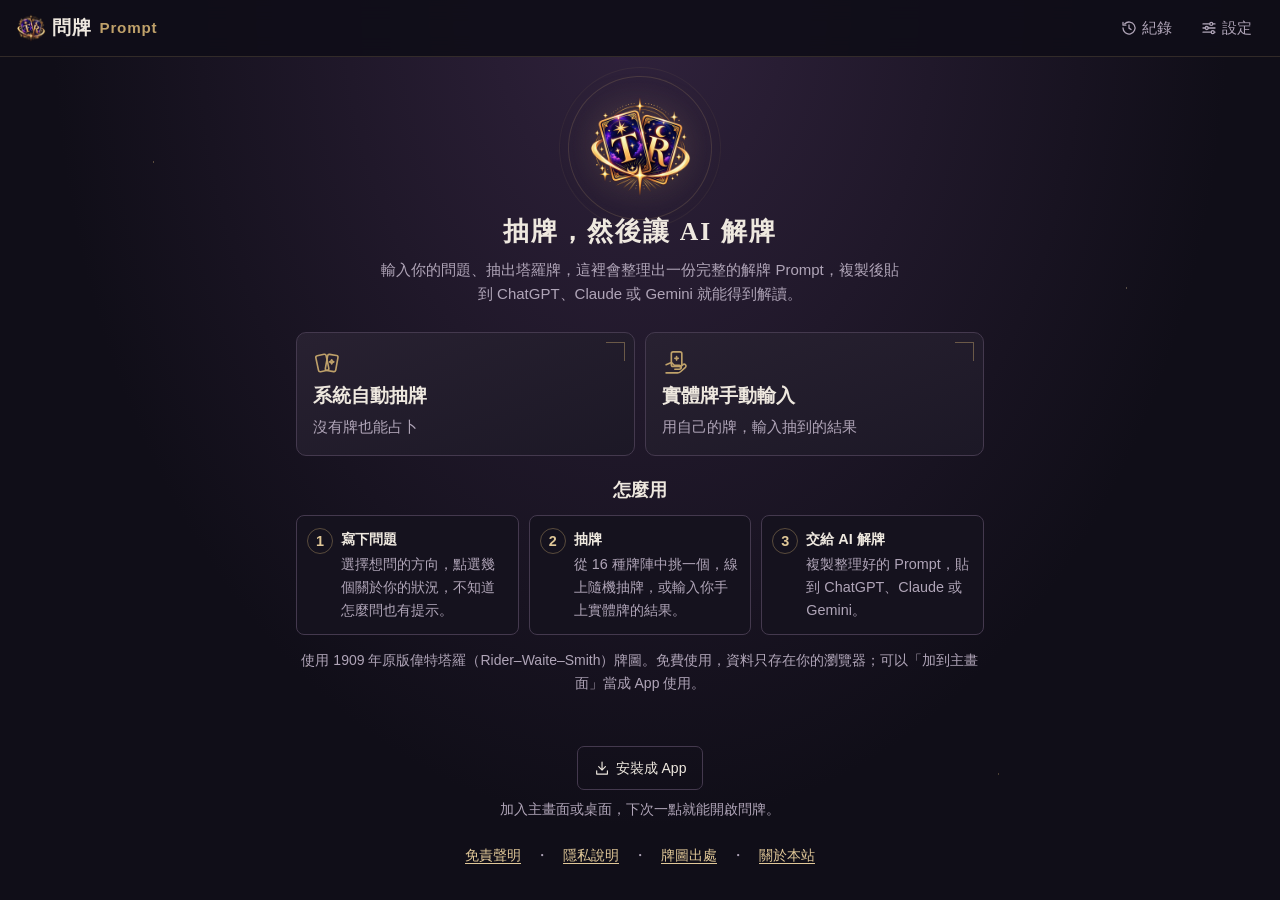
==== commit 810eb28d: "精緻化塔羅介面並修正 AI 問題匯入 / Refine tarot UI and fix AI question imports 中文：收緊整體版面並加入深紫霧金與星象裝飾；將提問、背景問卷與 AI " ====
--- a/index.html
+++ b/index.html
@@ -31,7 +31,7 @@
   <link rel="icon" href="icons/favicon-32.png" sizes="32x32" type="image/png">
   <link rel="apple-touch-icon" href="icons/apple-touch-icon.png">
   <link rel="manifest" href="manifest.webmanifest">
-  <meta name="theme-color" content="#0e0c1d">
+  <meta name="theme-color" content="#100e18">
   <meta name="mobile-web-app-capable" content="yes">
   <meta name="apple-mobile-web-app-capable" content="yes">
   <meta name="apple-mobile-web-app-title" content="問牌 Prompt">
@@ -56,7 +56,7 @@
   }
   </script>
 
-  <link rel="stylesheet" href="css/style.css?v=20261027c">
+  <link rel="stylesheet" href="css/style.css?v=20261028b">
 </head>
 <body>
   <!-- 自製 SVG 圖示：以 <svg class="icon"><use href="#i-名稱"></use></svg> 引用 -->
@@ -134,69 +134,77 @@
         <strong>如果你正承受很大的痛苦，請先照顧自己。</strong>
         你不必一個人面對，可以撥打：衛福部安心專線 <a href="tel:1925">1925</a>（24 小時）、生命線 <a href="tel:1995">1995</a>、張老師 <a href="tel:1980">1980</a>。
       </div>
-      <fieldset class="chips-field">
-        <legend class="field-label">想問哪方面的事？</legend>
-        <div class="chips" id="categoryChips"></div>
-      </fieldset>
-
-      <label class="field-label" for="fQuestion">你想問什麼？</label>
-      <textarea id="fQuestion" class="input" data-field="question" rows="3" placeholder="例如：我要如何爭取升遷的機會？" maxlength="300"></textarea>
-      <p class="field-error" id="questionError" hidden>請先輸入問題</p>
-      <ul class="hints" id="questionHints" aria-live="polite"></ul>
-      <p class="muted small ai-jump">不知道怎麼問？先隨意寫個大概，填完下面的狀況後，可以<button type="button" class="link-btn" id="jumpToAi">請 AI 幫你整理</button>。</p>
-
-      <details class="tips">
-        <summary><svg class="icon" aria-hidden="true"><use href="#i-bulb"></use></svg>好問題的 5 個原則</summary>
-        <table class="tips-table">
-          <thead><tr><th>原則</th><th>不建議</th><th>建議</th></tr></thead>
-          <tbody>
-            <tr><td>以自己為主角</td><td>伴侶會不會加薪？</td><td>我想增加家庭收入，該從哪裡著手？</td></tr>
-            <tr><td>根據真實狀況，不問假設</td><td>等我懷孕以後，他會不會變心？</td><td>我現在該怎麼經營這段關係？</td></tr>
-            <tr><td>以三個月內為主</td><td>我幾歲會遇到真命天子？</td><td>最近三個月我的桃花運勢如何？</td></tr>
-            <tr><td>真心想知道的事</td><td>隨口問、為了測試而問</td><td>你此刻最在意、最想釐清的那件事</td></tr>
-            <tr><td>用肯定句發問</td><td>我能不能升遷？</td><td>我要如何爭取升遷的機會？</td></tr>
-          </tbody>
-        </table>
-        <p class="muted small">交代背景與條件，比一句簡短的問題更能得到具體的解讀。</p>
-      </details>
-
-      <fieldset class="chips-field">
-        <legend class="field-label">時間範圍</legend>
-        <div class="chips" id="timeframeChips"></div>
-        <input id="fTimeframeCustom" class="input" placeholder="例如：這學期結束前" aria-label="自訂時間範圍" maxlength="30" hidden>
-        <p class="tip" id="timeframeTip" role="status" hidden></p>
-      </fieldset>
-
-      <section class="bg-quiz" id="bgQuiz" aria-labelledby="bgQuizTitle">
-        <h2 class="bg-quiz-title" id="bgQuizTitle">說說你的狀況</h2>
-        <div id="bgQuizBody"></div>
+      <section class="ask-block" aria-labelledby="questionBlockTitle">
+        <h2 class="ask-block-title" id="questionBlockTitle">你想問什麼？</h2>
+        <fieldset class="chips-field">
+          <legend class="field-label">想問哪方面的事？</legend>
+          <div class="chips" id="categoryChips"></div>
+        </fieldset>
+
+        <label class="field-label" for="fQuestion">問題或目前的困擾</label>
+        <textarea id="fQuestion" class="input" data-field="question" rows="3" placeholder="例如：我要如何爭取升遷的機會？" maxlength="300"></textarea>
+        <p class="field-error" id="questionError" hidden>請先輸入問題</p>
+        <ul class="hints" id="questionHints" aria-live="polite"></ul>
+        <p class="muted small ai-jump">不知道怎麼問？先隨意寫個大概，填完下面的狀況後，可以<button type="button" class="link-btn" id="jumpToAi">請 AI 幫你整理</button>。</p>
+
+        <details class="tips">
+          <summary><svg class="icon" aria-hidden="true"><use href="#i-bulb"></use></svg>好問題的 5 個原則</summary>
+          <table class="tips-table">
+            <thead><tr><th>原則</th><th>不建議</th><th>建議</th></tr></thead>
+            <tbody>
+              <tr><td>以自己為主角</td><td>伴侶會不會加薪？</td><td>我想增加家庭收入，該從哪裡著手？</td></tr>
+              <tr><td>根據真實狀況，不問假設</td><td>等我懷孕以後，他會不會變心？</td><td>我現在該怎麼經營這段關係？</td></tr>
+              <tr><td>以三個月內為主</td><td>我幾歲會遇到真命天子？</td><td>最近三個月我的桃花運勢如何？</td></tr>
+              <tr><td>真心想知道的事</td><td>隨口問、為了測試而問</td><td>你此刻最在意、最想釐清的那件事</td></tr>
+              <tr><td>用肯定句發問</td><td>我能不能升遷？</td><td>我要如何爭取升遷的機會？</td></tr>
+            </tbody>
+          </table>
+          <p class="muted small">交代背景與條件，比一句簡短的問題更能得到具體的解讀。</p>
+        </details>
+
+        <fieldset class="chips-field">
+          <legend class="field-label">時間範圍</legend>
+          <div class="chips" id="timeframeChips"></div>
+          <input id="fTimeframeCustom" class="input" placeholder="例如：這學期結束前" aria-label="自訂時間範圍" maxlength="30" hidden>
+          <p class="tip" id="timeframeTip" role="status" hidden></p>
+        </fieldset>
+
       </section>
 
-      <div class="ai-tidy" id="aiTidy">
+      <section class="ask-block" aria-labelledby="backgroundBlockTitle">
+        <h2 class="ask-block-title" id="backgroundBlockTitle">背景問卷</h2>
+        <section class="bg-quiz" id="bgQuiz" aria-labelledby="bgQuizTitle">
+          <h3 class="bg-quiz-title" id="bgQuizTitle">說說你的狀況</h3>
+          <div id="bgQuizBody"></div>
+        </section>
+
+        <details class="more" id="moreInfo" open>
+          <summary>更多資訊（其他補充、性別、年齡）</summary>
+          <label class="field-label" for="fBackground">其他補充</label>
+          <textarea id="fBackground" class="input" data-field="background" rows="3" placeholder="問卷沒問到、但你覺得重要的事" maxlength="1000"></textarea>
+          <div class="field-grid">
+            <div>
+              <label class="field-label" for="fGender">性別</label>
+              <select id="fGender" class="input" data-field="gender">
+                <option value="">不提供</option>
+                <option>女性</option>
+                <option>男性</option>
+                <option>其他</option>
+              </select>
+            </div>
+            <div>
+              <label class="field-label" for="fAge">年齡</label>
+              <input id="fAge" class="input" data-field="age" type="number" inputmode="numeric" min="1" max="120" placeholder="不提供">
+            </div>
+          </div>
+        </details>
+      </section>
+
+      <section class="ask-block ask-block--ai ai-tidy" id="aiTidy" aria-labelledby="aiBlockTitle">
+        <h2 class="ask-block-title" id="aiBlockTitle">AI 幫我整理問題</h2>
+        <p class="muted small">會參考上面的類別、問題、你的狀況與其他補充，整理成 3 個更好的問法讓你挑選。</p>
         <button class="btn btn-ghost btn-block" type="button" id="openAi"><svg class="icon" aria-hidden="true"><use href="#i-sparkle"></use></svg>AI 幫我整理問題</button>
-        <p class="muted small">會參考上面的類別、問題和你的狀況，整理成 3 個更好的問法讓你挑選。</p>
-      </div>
-
-      <details class="more" id="moreInfo">
-        <summary>更多資訊（其他補充、性別、年齡）</summary>
-        <label class="field-label" for="fBackground">其他補充</label>
-        <textarea id="fBackground" class="input" data-field="background" rows="3" placeholder="問卷沒問到、但你覺得重要的事" maxlength="1000"></textarea>
-        <div class="field-grid">
-          <div>
-            <label class="field-label" for="fGender">性別</label>
-            <select id="fGender" class="input" data-field="gender">
-              <option value="">不提供</option>
-              <option>女性</option>
-              <option>男性</option>
-              <option>其他</option>
-            </select>
-          </div>
-          <div>
-            <label class="field-label" for="fAge">年齡</label>
-            <input id="fAge" class="input" data-field="age" type="number" inputmode="numeric" min="1" max="120" placeholder="不提供">
-          </div>
-        </div>
-      </details>
+      </section>
 
       <div class="actionbar">
         <button class="btn btn-primary btn-block" type="button" id="toSpread">下一步：選牌陣</button>
@@ -352,8 +360,8 @@
   <script src="js/background.js?v=20261027b"></script>
   <script src="js/prompt.js?v=20261027b"></script>
   <script src="js/storage.js?v=20261027b"></script>
-  <script src="js/ai.js?v=20261027b"></script>
-  <script src="js/app.js?v=20261027e"></script>
+  <script src="js/ai.js?v=20261028a"></script>
+  <script src="js/app.js?v=20261028a"></script>
   <script src="js/install.js?v=20261027c"></script>
 </body>
 </html>
--- a/css/style.css
+++ b/css/style.css
@@ -2,15 +2,15 @@
 
 :root {
   color-scheme: dark;
-  --bg: #0e0c1d;
-  --bg-2: #141129;
-  --surface: #1b1736;
-  --surface-2: #252046;
-  --line: #3a3366;
-  --text: #ece8ff;
-  --muted: #a9a2cc;
-  --gold: #d9b45a;
-  --gold-2: #f0d48a;
+  --bg: #100e18;
+  --bg-2: #15121e;
+  --surface: #1c1826;
+  --surface-2: #282131;
+  --line: #44394e;
+  --text: #eee8df;
+  --muted: #b0a5b8;
+  --gold: #bfa16a;
+  --gold-2: #e1c898;
   --danger: #ff9a9a;
   --ok: #8fdcae;
   --fire: #ec8152;
@@ -18,7 +18,7 @@
   --air: #66cfd1;
   --earth: #74c487;
   --major: #d9b45a;
-  --radius: 14px;
+  --radius: 10px;
   --card-w: 56px;
   --card-h: 90px;
   --gap: 8px;
@@ -41,10 +41,15 @@
 body {
   margin: 0;
   min-height: 100vh;
-  background: radial-gradient(1200px 600px at 50% -10%, #2a2154 0%, transparent 60%), var(--bg);
+  background:
+    radial-gradient(1px 1px at 12% 18%, #bfa16a66 98%, transparent),
+    radial-gradient(1px 1px at 88% 32%, #e1c89855 98%, transparent),
+    radial-gradient(1px 1px at 24% 74%, #e1c89844 98%, transparent),
+    radial-gradient(1px 1px at 78% 86%, #bfa16a55 98%, transparent),
+    radial-gradient(ellipse at 50% 0, #30223c 0%, transparent 65%), var(--bg);
   background-attachment: fixed;
   color: var(--text);
-  font: 16px/1.65 var(--font);
+  font: 15px/1.6 var(--font);
 }
 
 a { color: var(--gold-2); }
@@ -89,10 +94,10 @@
 .brand span { margin-left: 2px; }
 .hero-logo {
   display: block;
-  width: 150px;
-  height: 150px;
-  margin: 0 auto 8px;
-  filter: drop-shadow(0 0 24px rgba(240, 212, 138, 0.25));
+  width: 108px;
+  height: 108px;
+  margin: 0 auto 14px;
+  filter: drop-shadow(0 0 18px rgba(191, 161, 106, 0.2));
 }
 .topnav-btn .icon { margin-right: 4px; }
 .btn .icon { width: 1.15em; height: 1.15em; }
@@ -101,21 +106,21 @@
 /* ---------- 時間範圍選項 ---------- */
 
 .chips-field { border: 0; padding: 0; margin: 0; }
-.chips { display: flex; flex-wrap: wrap; gap: 8px; }
+.chips { display: flex; flex-wrap: wrap; gap: 6px; }
 .chip {
   display: inline-flex;
   align-items: center;
   gap: 4px;
-  min-height: 40px;
-  padding: 6px 14px;
-  border-radius: 999px;
+  min-height: 36px;
+  padding: 4px 11px;
+  border-radius: 6px;
   border: 1px solid var(--line);
   background: var(--bg-2);
   color: var(--text);
   cursor: pointer;
 }
 .chip:hover { border-color: var(--gold); }
-.chip.is-active { background: var(--gold); border-color: var(--gold); color: #1f1702; font-weight: 700; }
+.chip.is-active { background: linear-gradient(135deg, #e1c898, #bfa16a); border-color: var(--gold); color: #241b10; font-weight: 700; }
 .chip-badge {
   font-size: 0.7rem;
   padding: 0 6px;
@@ -142,6 +147,39 @@
 
 /* ---------- 背景小問卷 ---------- */
 
+.ask-block {
+  position: relative;
+  margin-top: 14px;
+  padding: 16px clamp(12px, 3vw, 20px);
+  border: 1px solid var(--line);
+  border-radius: var(--radius);
+  background: linear-gradient(135deg, #231c2d, var(--surface) 65%);
+  box-shadow: inset 0 1px 0 #e1c8980a, 0 6px 24px #00000018;
+  scroll-margin-top: 90px;
+}
+.ask-block::before {
+  content: '';
+  position: absolute;
+  top: -1px;
+  left: 20px;
+  width: 40px;
+  height: 1px;
+  background: var(--gold);
+  pointer-events: none;
+}
+.ask-block-title { display: flex; align-items: center; gap: 12px; margin: 0 0 12px; font-size: 1.05rem; letter-spacing: 0.08em; color: var(--gold-2); }
+.ask-block-title::after { content: ''; flex: 1; height: 1px; background: linear-gradient(90deg, #bfa16a55, transparent); }
+.ask-block > .chips-field:first-of-type > .field-label { margin-top: 0; }
+.ask-block .bg-quiz { margin-top: 0; padding: 0; border: 0; background: transparent; }
+.ask-block .more { margin-bottom: 0; }
+.ask-block--ai.ai-tidy {
+  margin-top: 14px;
+  border-color: #7c6646;
+  text-align: left;
+  background: linear-gradient(135deg, var(--surface-2), var(--surface));
+}
+.ask-block--ai.ai-tidy p { margin: 0 0 12px; }
+
 .bg-quiz {
   margin-top: 18px;
   padding: 14px 16px 6px;
@@ -149,11 +187,11 @@
   border: 1px solid var(--line);
   background: var(--bg-2);
 }
-.bg-quiz-title { font-size: 1.05rem; margin: 0 0 4px; }
+.bg-quiz-title { font-family: var(--font); font-size: 0.9rem; color: var(--muted); margin: 0 0 4px; }
 .bg-quiz .tip { margin: 8px 0; }
-.quiz-q { padding: 10px 0 12px; border-top: 1px solid rgba(58, 51, 102, 0.6); scroll-margin-top: 90px; }
+.quiz-q { padding: 8px 0 10px; border-top: 1px solid var(--line); scroll-margin-top: 90px; }
 .quiz-q:first-of-type { border-top: 0; }
-.quiz-label { margin: 0 0 8px; font-weight: 600; display: flex; align-items: center; flex-wrap: wrap; gap: 4px; }
+.quiz-label { margin: 0 0 6px; font-weight: 600; display: flex; align-items: center; flex-wrap: wrap; gap: 4px; }
 .req { color: var(--danger); font-weight: 700; margin-left: 2px; }
 .chip-sm { min-height: 36px; padding: 4px 12px; font-size: 0.9rem; }
 .quiz-custom { margin-top: 8px; }
@@ -192,11 +230,11 @@
   align-items: center;
   justify-content: space-between;
   gap: 12px;
-  padding: 10px 16px;
-  padding-top: max(10px, env(safe-area-inset-top));
-  background: rgba(14, 12, 29, 0.88);
+  padding: 6px 16px;
+  padding-top: max(6px, env(safe-area-inset-top));
+  background: rgba(16, 14, 24, 0.92);
   backdrop-filter: blur(10px);
-  border-bottom: 1px solid var(--line);
+  border-bottom: 1px solid #bfa16a33;
 }
 
 .brand {
@@ -239,7 +277,7 @@
   align-items: center;
   justify-content: center;
   gap: 8px;
-  padding: 24px 16px 40px;
+  padding: 18px 16px 28px;
   color: var(--muted);
   font-size: 0.875rem;
 }
@@ -255,7 +293,7 @@
 .view {
   max-width: 720px;
   margin: 0 auto;
-  padding: 16px 16px 24px;
+  padding: 12px 16px 20px;
 }
 .view-wide { max-width: 1440px; }
 
@@ -270,8 +308,8 @@
   justify-content: center;
   gap: 6px;
   min-height: 44px;
-  padding: 10px 18px;
-  border-radius: 12px;
+  padding: 8px 16px;
+  border-radius: 7px;
   border: 1px solid var(--line);
   background: var(--surface);
   color: var(--text);
@@ -283,8 +321,9 @@
 .btn:active { transform: translateY(1px); }
 .btn:disabled { opacity: 0.45; cursor: not-allowed; transform: none; }
 .btn-primary {
-  background: linear-gradient(180deg, var(--gold-2), var(--gold));
-  border-color: transparent;
+  background: linear-gradient(135deg, #e1c898, #bfa16a 65%, #aa8954);
+  border-color: #e1c89866;
+  box-shadow: inset 0 1px 0 #fff4d855, 0 3px 12px #00000024;
   color: #1f1702;
   font-weight: 700;
 }
@@ -316,19 +355,19 @@
 }
 .icon-btn:hover { color: var(--danger); background: var(--surface); }
 
-.field-label { display: block; margin: 14px 0 6px; font-size: 0.9rem; color: var(--muted); }
+.field-label { display: block; margin: 10px 0 5px; font-size: 0.85rem; color: var(--muted); }
 
 .input {
   width: 100%;
   min-height: 44px;
-  padding: 10px 12px;
-  border-radius: 12px;
+  padding: 8px 10px;
+  border-radius: 7px;
   border: 1px solid var(--line);
   background: var(--bg-2);
   color: var(--text);
   font-size: 16px;
 }
-.input::placeholder { color: #776f9e; }
+.input::placeholder { color: #918499; }
 .input:focus { border-color: var(--gold); outline: none; box-shadow: 0 0 0 3px rgba(217, 180, 90, 0.2); }
 textarea.input { resize: vertical; line-height: 1.6; }
 select.input { appearance: none; background-image: linear-gradient(45deg, transparent 50%, var(--muted) 50%), linear-gradient(135deg, var(--muted) 50%, transparent 50%); background-position: calc(100% - 18px) 50%, calc(100% - 13px) 50%; background-size: 5px 5px; background-repeat: no-repeat; padding-right: 32px; }
@@ -373,27 +412,44 @@
 .actionbar {
   position: sticky;
   bottom: 0;
-  margin: 20px -16px 0;
-  padding: 12px 16px;
-  padding-bottom: max(12px, env(safe-area-inset-bottom));
-  background: linear-gradient(180deg, rgba(14, 12, 29, 0), rgba(14, 12, 29, 0.95) 30%);
+  margin: 12px -16px 0;
+  padding: 10px 16px;
+  padding-bottom: max(10px, env(safe-area-inset-bottom));
+  background: linear-gradient(180deg, #100e1800, #100e18f5 30%);
   z-index: 10;
 }
 
 /* ---------- 首頁 ---------- */
 
-.hero { text-align: center; padding: 28px 4px 8px; }
-.hero h1 { font-size: 1.7rem; margin: 0 0 10px; }
+.hero { position: relative; isolation: isolate; text-align: center; padding: 24px 4px 8px; }
+.hero::before {
+  content: '';
+  position: absolute;
+  z-index: -1;
+  top: 7px;
+  left: 50%;
+  width: 142px;
+  height: 142px;
+  transform: translateX(-50%) rotate(-25deg);
+  border: 1px solid #bfa16a33;
+  border-radius: 50%;
+  outline: 1px solid #bfa16a14;
+  outline-offset: 8px;
+  background: radial-gradient(circle, #bfa16a0d, transparent 70%);
+  pointer-events: none;
+}
+.hero h1 { font-size: 1.6rem; letter-spacing: 0.08em; margin: 0 0 8px; }
 .hero p { max-width: 520px; margin: 0 auto; }
 
-.mode-cards { display: grid; gap: 14px; margin: 24px 0; }
+.mode-cards { display: grid; gap: 10px; margin: 18px 0; }
 @media (min-width: 640px) { .mode-cards { grid-template-columns: 1fr 1fr; } }
 
 .mode-card {
+  position: relative;
   display: grid;
   gap: 4px;
   justify-items: start;
-  padding: 22px 20px;
+  padding: 16px;
   border-radius: var(--radius);
   border: 1px solid var(--line);
   background: linear-gradient(160deg, var(--surface-2), var(--surface));
@@ -401,8 +457,9 @@
   cursor: pointer;
   transition: border-color 0.15s, transform 0.15s;
 }
+.mode-card::after { content: ''; position: absolute; top: 9px; right: 9px; width: 18px; height: 18px; border-top: 1px solid #bfa16a77; border-right: 1px solid #bfa16a77; pointer-events: none; }
 .mode-card:hover { border-color: var(--gold); transform: translateY(-2px); }
-.mode-icon { width: 34px; height: 34px; color: var(--gold); stroke-width: 1.4; }
+.mode-icon { width: 28px; height: 28px; color: var(--gold); stroke-width: 1.4; }
 .mode-title { font-family: var(--serif); font-size: 1.2rem; font-weight: 700; }
 .mode-desc { color: var(--muted); }
 
@@ -419,15 +476,15 @@
 }
 .recent-q { flex: 1; overflow: hidden; text-overflow: ellipsis; white-space: nowrap; }
 
-.how { margin-top: 32px; }
+.how { margin-top: 22px; }
 .how h2 { font-size: 1.15rem; margin: 0 0 12px; text-align: center; }
 .how-steps { list-style: none; counter-reset: step; padding: 0; margin: 0 0 12px; display: grid; gap: 10px; }
 @media (min-width: 640px) { .how-steps { grid-template-columns: repeat(3, 1fr); } }
 .how-steps li {
   counter-increment: step;
   position: relative;
-  padding: 14px 14px 14px 52px;
-  border-radius: 12px;
+  padding: 12px 10px 12px 44px;
+  border-radius: 8px;
   border: 1px solid var(--line);
   background: var(--bg-2);
   color: var(--muted);
@@ -436,13 +493,14 @@
 .how-steps li::before {
   content: counter(step);
   position: absolute;
-  left: 14px;
-  top: 14px;
-  width: 26px;
-  height: 26px;
+  left: 10px;
+  top: 12px;
+  width: 24px;
+  height: 24px;
   border-radius: 13px;
-  background: var(--gold);
-  color: #1f1702;
+  border: 1px solid #bfa16a66;
+  background: transparent;
+  color: var(--gold-2);
   font-weight: 700;
   display: grid;
   place-items: center;
@@ -499,14 +557,16 @@
 .hints li .icon { margin-top: 2px; }
 
 .tips, .more {
-  margin-top: 12px;
-  border: 1px solid var(--line);
-  border-radius: 12px;
-  padding: 0 14px;
+  margin-top: 10px;
+  border: 1px solid var(--line);
+  border-radius: 7px;
+  padding: 0 10px;
   background: var(--bg-2);
 }
 .tips summary, .more summary { cursor: pointer; min-height: 44px; display: flex; align-items: center; color: var(--muted); }
-.tips[open], .more[open] { padding-bottom: 14px; }
+.tips summary::after, .more summary::after { content: ''; width: 6px; height: 6px; margin-left: auto; flex: none; border-right: 1px solid var(--gold); border-bottom: 1px solid var(--gold); transform: rotate(45deg); }
+.tips[open] summary::after, .more[open] summary::after { transform: rotate(225deg); }
+.tips[open], .more[open] { padding-bottom: 10px; }
 
 .tips-table { width: 100%; border-collapse: collapse; font-size: 0.82rem; }
 .tips-table th, .tips-table td { text-align: left; padding: 6px 4px; border-top: 1px solid var(--line); vertical-align: top; }
@@ -523,9 +583,9 @@
   display: grid;
   gap: 2px;
   text-align: left;
-  padding: 12px 14px;
+  padding: 10px 12px;
   min-height: 44px;
-  border-radius: 12px;
+  border-radius: 8px;
   border: 1px solid var(--line);
   background: var(--surface);
   cursor: pointer;
@@ -550,8 +610,8 @@
 .tab {
   flex: none;
   min-height: 40px;
-  padding: 6px 14px;
-  border-radius: 999px;
+  padding: 5px 12px;
+  border-radius: 7px;
   border: 1px solid var(--line);
   background: transparent;
   color: var(--muted);
@@ -983,13 +1043,13 @@
   max-height: calc(100vh - 40px);
   padding: 0;
   border: 1px solid var(--line);
-  border-radius: 18px;
+  border-radius: 12px;
   background: var(--surface);
   color: var(--text);
   box-shadow: 0 20px 60px rgba(0, 0, 0, 0.6);
 }
 .dialog::backdrop { background: rgba(5, 4, 14, 0.7); backdrop-filter: blur(2px); }
-.dialog-body { position: relative; padding: 20px; }
+.dialog-body { position: relative; padding: 16px; }
 .dialog-body h2 { margin: 0 32px 12px 0; font-size: 1.2rem; }
 .dialog-body h3 { margin: 12px 0 4px; font-size: 1rem; }
 .dialog-close {
@@ -1104,6 +1164,10 @@
 
 /* ---------- 減少動態效果 ---------- */
 
+@media (pointer: coarse) {
+  .chip, .chip-sm, .tab { min-height: 44px; }
+}
+
 @media (prefers-reduced-motion: reduce) {
   *, *::before, *::after { animation: none !important; transition: none !important; scroll-behavior: auto !important; }
 }
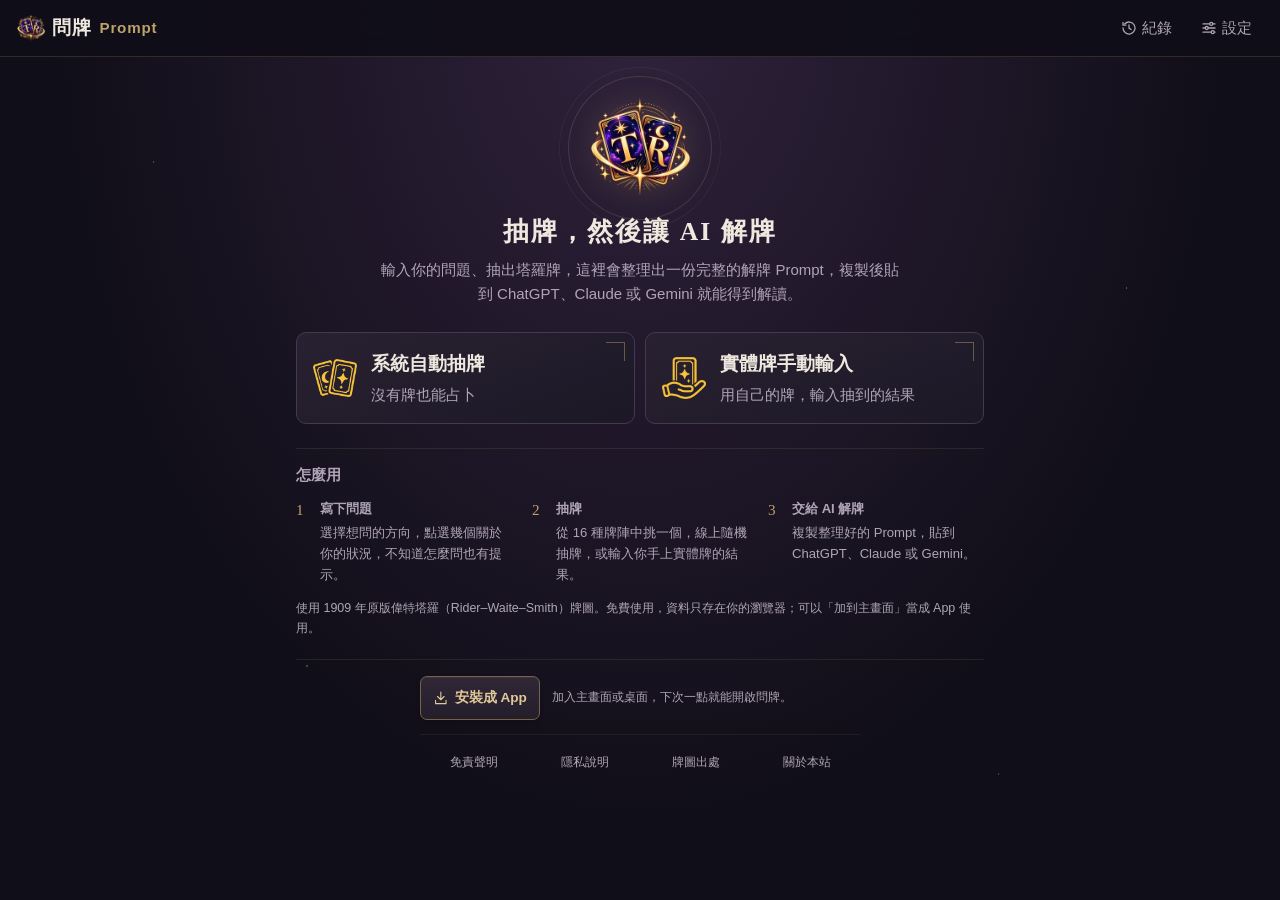
==== commit 9defe778: "優化首頁與模型設定 / Refine homepage and model settings 中文：新增依圖意命名的塔羅圖示，首頁選項改為左圖右文，弱化使用說明並收整手機頁尾與安裝按鈕。模型改用原生下" ====
--- a/index.html
+++ b/index.html
@@ -56,7 +56,7 @@
   }
   </script>
 
-  <link rel="stylesheet" href="css/style.css?v=20261028b">
+  <link rel="stylesheet" href="css/style.css?v=20261028h">
 </head>
 <body>
   <!-- 自製 SVG 圖示：以 <svg class="icon"><use href="#i-名稱"></use></svg> 引用 -->
@@ -104,12 +104,12 @@
       </div>
       <div class="mode-cards">
         <button class="mode-card" type="button" data-start="auto">
-          <svg class="icon mode-icon" aria-hidden="true"><use href="#i-cards"></use></svg>
+          <img class="mode-icon" src="icons/tarot-cards-star-moon.png" alt="" width="44" height="44">
           <span class="mode-title">系統自動抽牌</span>
           <span class="mode-desc">沒有牌也能占卜</span>
         </button>
         <button class="mode-card" type="button" data-start="manual">
-          <svg class="icon mode-icon" aria-hidden="true"><use href="#i-hand"></use></svg>
+          <img class="mode-icon" src="icons/hand-holding-tarot-card.png" alt="" width="44" height="44">
           <span class="mode-title">實體牌手動輸入</span>
           <span class="mode-desc">用自己的牌，輸入抽到的結果</span>
         </button>
@@ -263,17 +263,14 @@
 
   <footer class="site-footer">
     <div class="install-shortcut">
-      <button type="button" class="btn btn-ghost" id="installApp" aria-describedby="installHint"><svg class="icon" aria-hidden="true"><use href="#i-download"></use></svg>安裝成 App</button>
+      <button type="button" class="btn btn-install" id="installApp" aria-describedby="installHint"><svg class="icon" aria-hidden="true"><use href="#i-download"></use></svg>安裝成 App</button>
       <p id="installHint" class="small muted" aria-live="polite">加入主畫面或桌面，下次一點就能開啟問牌。</p>
     </div>
     <div class="footer-links">
-    <button type="button" class="link-btn" data-info="disclaimer">免責聲明</button>
-    <span aria-hidden="true">・</span>
-    <button type="button" class="link-btn" data-info="privacy">隱私說明</button>
-    <span aria-hidden="true">・</span>
-    <button type="button" class="link-btn" data-info="credits">牌圖出處</button>
-    <span aria-hidden="true">・</span>
-    <button type="button" class="link-btn" data-info="about">關於本站</button>
+      <button type="button" class="link-btn" data-info="disclaimer">免責聲明</button>
+      <button type="button" class="link-btn" data-info="privacy">隱私說明</button>
+      <button type="button" class="link-btn" data-info="credits">牌圖出處</button>
+      <button type="button" class="link-btn" data-info="about">關於本站</button>
     </div>
   </footer>
 
@@ -290,17 +287,11 @@
 
   <!-- 設定 -->
   <dialog id="settingsDialog" class="dialog">
-    <form method="dialog" class="dialog-body" id="settingsForm">
+    <form method="dialog" class="dialog-body" id="settingsForm" autocomplete="off">
       <h2>設定</h2>
       <h3>AI 問題整理</h3>
-      <p class="muted small">填入你自己的 OpenAI API key，按「✨ AI 幫我整理問題」時，網頁會直接呼叫 OpenAI。沒有 key 也能用免費的複製貼上方式。</p>
-      <ul class="small notes">
-        <li><strong>ChatGPT Plus 訂閱不包含 API key。</strong>API key 要另外到 platform.openai.com 申請並預先儲值，費用和 ChatGPT 月費分開計算。</li>
-        <li>key 只存在你的瀏覽器，費用由你的 OpenAI 帳戶支付。</li>
-        <li>你的問題會從瀏覽器直接送到 OpenAI，適用 OpenAI 的隱私政策。</li>
-        <li>不要在公用電腦上選「記住在這台裝置」。</li>
-        <li><strong>請自己備份 key。</strong>清除瀏覽資料（Cookie 和網站資料）、換瀏覽器或換裝置後，這裡記住的 key 就會不見；OpenAI 的 key 建立後只會完整顯示一次，沒備份就只能重新建立。建議存在密碼管理工具，不要存在一般的記事本或聊天紀錄裡。</li>
-      </ul>
+      <p class="muted small">填入 key 即可一鍵整理問題；不填也能複製 Prompt 使用。</p>
+      <p class="muted small">API 費用另計，不包含在 ChatGPT 訂閱內。</p>
       <label class="field-label" for="sKey">OpenAI API key</label>
       <div class="key-field">
         <input id="sKey" class="input" type="password" autocomplete="off" spellcheck="false" placeholder="sk-...">
@@ -308,13 +299,19 @@
       </div>
       <fieldset class="radio-row">
         <legend class="field-label">保存方式</legend>
-        <label><input type="radio" name="keyRemember" value="session" checked> 只用這一次（關閉分頁就清除）</label>
-        <label><input type="radio" name="keyRemember" value="local"> 記住在這台裝置</label>
+        <label><input type="radio" name="keyRemember" value="session" checked> 本次使用（關閉分頁清除）</label>
+        <label><input type="radio" name="keyRemember" value="local"> 記住此裝置</label>
       </fieldset>
-      <label class="field-label" for="sModel">模型名稱</label>
-      <input id="sModel" class="input" list="modelList" spellcheck="false">
-      <datalist id="modelList"></datalist>
-      <p class="muted small">按「測試連線」會列出你的帳戶可用的模型。</p>
+      <p class="muted small">Key 僅存於此瀏覽器，請自行備份；清除資料或換裝置後需重新填入。公用電腦請選「本次使用」。</p>
+      <label class="field-label" for="sModel">模型</label>
+      <select id="sModel" class="input" name="tarot-model-choice" aria-describedby="modelHint"></select>
+      <label class="check small"><input id="showAllModels" type="checkbox">顯示其他模型</label>
+      <div id="customModelField" hidden>
+        <label class="field-label" for="sModelCustom">自訂模型 ID</label>
+        <input id="sModelCustom" class="input" type="text" name="tarot-model-id" autocomplete="off" autocapitalize="none" spellcheck="false" placeholder="輸入完整模型 ID">
+      </div>
+      <p class="muted small" id="modelHint" aria-live="polite"></p>
+      <p class="muted small">Standard・US$／百萬 tokens・<a href="https://developers.openai.com/api/docs/pricing" target="_blank" rel="noopener noreferrer">官方價格</a>（2026-10-28）</p>
       <p class="status-line" id="keyStatus" aria-live="polite"></p>
       <div class="dialog-actions">
         <button class="btn btn-ghost" type="button" id="testKey">測試連線</button>
@@ -360,8 +357,8 @@
   <script src="js/background.js?v=20261027b"></script>
   <script src="js/prompt.js?v=20261027b"></script>
   <script src="js/storage.js?v=20261027b"></script>
-  <script src="js/ai.js?v=20261028a"></script>
-  <script src="js/app.js?v=20261028a"></script>
+  <script src="js/ai.js?v=20261028c"></script>
+  <script src="js/app.js?v=20261028d"></script>
   <script src="js/install.js?v=20261027c"></script>
 </body>
 </html>
--- a/css/style.css
+++ b/css/style.css
@@ -276,14 +276,21 @@
   flex-direction: column;
   align-items: center;
   justify-content: center;
-  gap: 8px;
-  padding: 18px 16px 28px;
+  gap: 14px;
+  width: calc(100% - 32px);
+  max-width: 688px;
+  margin: 0 auto;
+  padding: 16px 0 max(20px, env(safe-area-inset-bottom));
+  border-top: 1px solid #bfa16a22;
   color: var(--muted);
   font-size: 0.875rem;
 }
-.install-shortcut { text-align: center; }
-.install-shortcut p { margin: 8px 0 12px; }
-.footer-links { display: flex; flex-wrap: wrap; justify-content: center; align-items: center; gap: 8px; }
+.install-shortcut { display: grid; grid-template-columns: auto minmax(0, 1fr); align-items: center; gap: 12px; width: 100%; max-width: 440px; text-align: left; }
+.install-shortcut .btn { font-size: 0.85rem; padding: 8px 12px; white-space: nowrap; }
+.install-shortcut p { margin: 0; font-size: 0.78rem; line-height: 1.6; text-wrap: pretty; }
+.footer-links { display: grid; grid-template-columns: repeat(4, minmax(0, 1fr)); gap: 4px; width: 100%; max-width: 440px; padding-top: 6px; border-top: 1px solid #bfa16a18; }
+.footer-links .link-btn { min-height: 44px; padding: 6px 2px; color: var(--muted); font-size: 0.75rem; white-space: nowrap; text-decoration: none; border-radius: 6px; }
+.footer-links .link-btn:hover { color: var(--gold-2); background: #bfa16a0a; }
 body[data-view="result"] .site-footer { padding-bottom: 110px; }
 
 /* ---------- 版面 ---------- */
@@ -329,6 +336,15 @@
 }
 .btn-primary:hover { border-color: transparent; filter: brightness(1.05); }
 .btn-ghost { background: transparent; }
+.btn-install {
+  background: linear-gradient(180deg, #302737, #241e2b);
+  border-color: #756348;
+  color: var(--gold-2);
+  font-weight: 600;
+  box-shadow: inset 0 1px 0 #e1c89812, 0 2px 4px #00000026;
+}
+.btn-install:hover { background: #352c3c; border-color: var(--gold); }
+.btn-install:active { background: #211b28; box-shadow: inset 0 1px 3px #00000040; }
 .btn-danger { color: var(--danger); }
 .btn-danger.btn-primary { background: #b84b4b; color: #fff; }
 .btn-block { width: 100%; }
@@ -447,7 +463,10 @@
 .mode-card {
   position: relative;
   display: grid;
-  gap: 4px;
+  grid-template-columns: 44px minmax(0, 1fr);
+  column-gap: 14px;
+  row-gap: 4px;
+  align-content: center;
   justify-items: start;
   padding: 16px;
   border-radius: var(--radius);
@@ -459,9 +478,9 @@
 }
 .mode-card::after { content: ''; position: absolute; top: 9px; right: 9px; width: 18px; height: 18px; border-top: 1px solid #bfa16a77; border-right: 1px solid #bfa16a77; pointer-events: none; }
 .mode-card:hover { border-color: var(--gold); transform: translateY(-2px); }
-.mode-icon { width: 28px; height: 28px; color: var(--gold); stroke-width: 1.4; }
-.mode-title { font-family: var(--serif); font-size: 1.2rem; font-weight: 700; }
-.mode-desc { color: var(--muted); }
+.mode-icon { grid-column: 1; grid-row: 1 / 3; align-self: center; width: 44px; height: 44px; object-fit: contain; }
+.mode-title { grid-column: 2; font-family: var(--serif); font-size: 1.2rem; font-weight: 700; }
+.mode-desc { grid-column: 2; color: var(--muted); }
 
 .recent {
   display: flex;
@@ -476,37 +495,28 @@
 }
 .recent-q { flex: 1; overflow: hidden; text-overflow: ellipsis; white-space: nowrap; }
 
-.how { margin-top: 22px; }
-.how h2 { font-size: 1.15rem; margin: 0 0 12px; text-align: center; }
-.how-steps { list-style: none; counter-reset: step; padding: 0; margin: 0 0 12px; display: grid; gap: 10px; }
+.how { margin-top: 24px; padding-top: 16px; border-top: 1px solid #bfa16a22; }
+.how h2 { font-size: 0.95rem; margin: 0 0 12px; color: var(--muted); }
+.how-steps { list-style: none; counter-reset: step; padding: 0; margin: 0 0 14px; display: grid; gap: 12px 20px; }
 @media (min-width: 640px) { .how-steps { grid-template-columns: repeat(3, 1fr); } }
 .how-steps li {
   counter-increment: step;
   position: relative;
-  padding: 12px 10px 12px 44px;
-  border-radius: 8px;
-  border: 1px solid var(--line);
-  background: var(--bg-2);
+  padding: 0 0 0 24px;
   color: var(--muted);
-  font-size: 0.9rem;
+  font-size: 0.82rem;
 }
 .how-steps li::before {
   content: counter(step);
   position: absolute;
-  left: 10px;
-  top: 12px;
-  width: 24px;
-  height: 24px;
-  border-radius: 13px;
-  border: 1px solid #bfa16a66;
-  background: transparent;
-  color: var(--gold-2);
-  font-weight: 700;
-  display: grid;
-  place-items: center;
-}
-.how-steps strong { display: block; color: var(--text); margin-bottom: 2px; }
-.how p { text-align: center; }
+  left: 0;
+  top: 0;
+  color: var(--gold);
+  font-family: var(--serif);
+  font-size: 0.95rem;
+}
+.how-steps strong { display: block; color: var(--muted); font-weight: 600; margin-bottom: 3px; }
+.how p { margin: 0; font-size: 0.78rem; text-align: left; }
 
 /* ---------- 步驟條 ---------- */
 
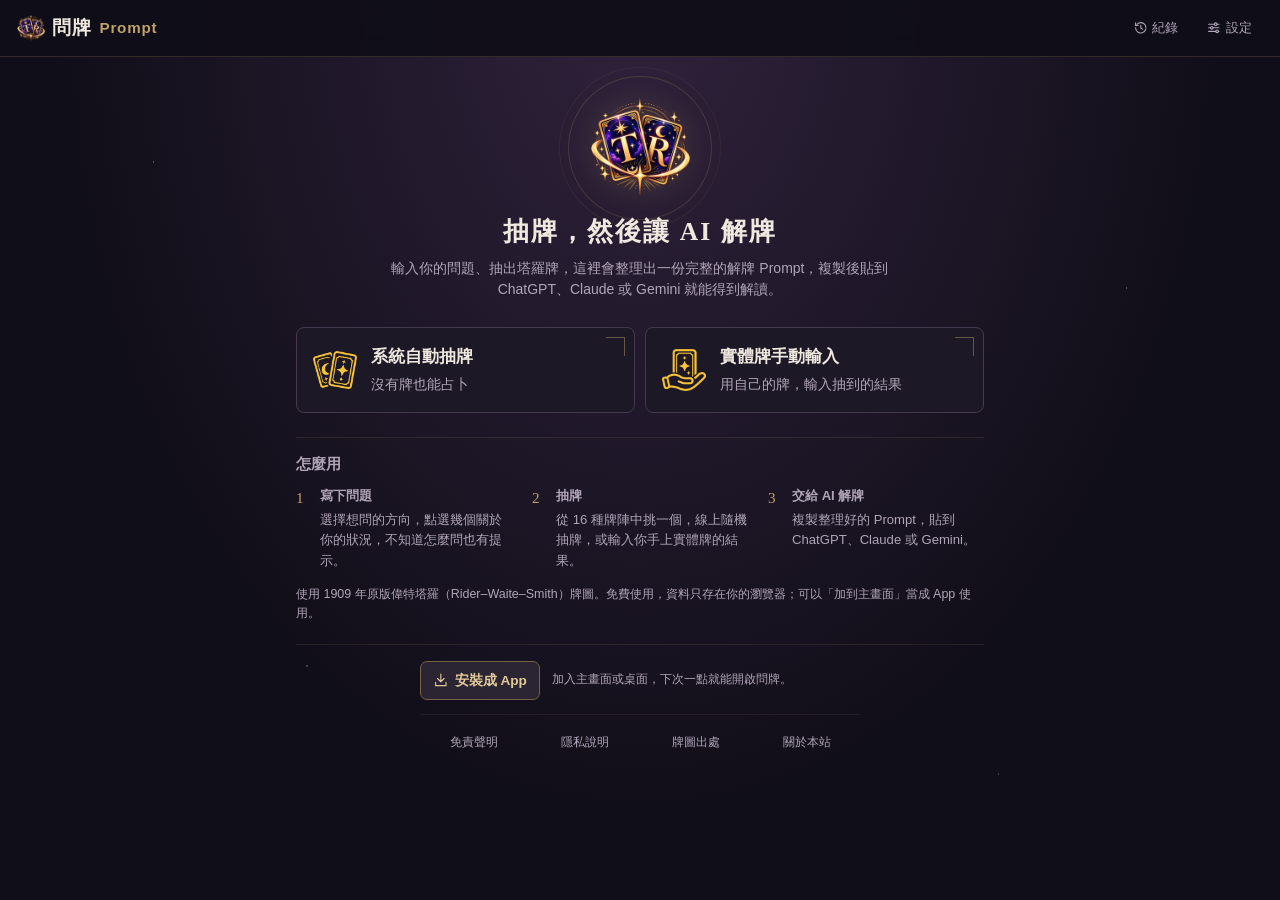
==== commit 74d116a6: "整合 Google API 與統一模型管理 / Integrate Google API and unified model management 中文：加入 Google AI Studio API" ====
--- a/index.html
+++ b/index.html
@@ -3,7 +3,7 @@
 <head>
   <meta charset="utf-8">
   <meta name="viewport" content="width=device-width, initial-scale=1, viewport-fit=cover">
-  <meta http-equiv="Content-Security-Policy" content="default-src 'self' file:; script-src 'self' file:; style-src 'self' file:; img-src 'self' file: data:; connect-src https://api.openai.com; object-src 'none'; base-uri 'none'; form-action 'none';">
+  <meta http-equiv="Content-Security-Policy" content="default-src 'self' file:; script-src 'self' file:; style-src 'self' file:; img-src 'self' file: data:; connect-src https://api.openai.com https://generativelanguage.googleapis.com; object-src 'none'; base-uri 'none'; form-action 'none';">
   <title>問牌 Prompt｜塔羅抽牌與 AI 解牌 Prompt 產生器</title>
   <meta name="description" content="免費線上塔羅抽牌，或輸入你手上實體牌的結果。16 種牌陣、1909 年原版偉特牌圖，自動整理成完整的解牌 Prompt，一鍵複製到 ChatGPT、Claude、Gemini 讓 AI 幫你解牌。">
   <meta name="keywords" content="塔羅牌,線上抽牌,塔羅占卜,AI 解牌,ChatGPT 塔羅,解牌 Prompt,偉特塔羅,凱爾特十字,tarot,tarot prompt">
@@ -56,7 +56,7 @@
   }
   </script>
 
-  <link rel="stylesheet" href="css/style.css?v=20261028h">
+  <link rel="stylesheet" href="css/style.css?v=20261028j">
 </head>
 <body>
   <!-- 自製 SVG 圖示：以 <svg class="icon"><use href="#i-名稱"></use></svg> 引用 -->
@@ -202,7 +202,8 @@
 
       <section class="ask-block ask-block--ai ai-tidy" id="aiTidy" aria-labelledby="aiBlockTitle">
         <h2 class="ask-block-title" id="aiBlockTitle">AI 幫我整理問題</h2>
-        <p class="muted small">會參考上面的類別、問題、你的狀況與其他補充，整理成 3 個更好的問法讓你挑選。</p>
+        <p class="muted small">參考問題與背景整理問法；資訊不足時，會先請你補充。</p>
+        <p class="muted small" id="activeAiModel" hidden></p>
         <button class="btn btn-ghost btn-block" type="button" id="openAi"><svg class="icon" aria-hidden="true"><use href="#i-sparkle"></use></svg>AI 幫我整理問題</button>
       </section>
 
@@ -286,36 +287,51 @@
   </dialog>
 
   <!-- 設定 -->
-  <dialog id="settingsDialog" class="dialog">
-    <form method="dialog" class="dialog-body" id="settingsForm" autocomplete="off">
-      <h2>設定</h2>
-      <h3>AI 問題整理</h3>
-      <p class="muted small">填入 key 即可一鍵整理問題；不填也能複製 Prompt 使用。</p>
-      <p class="muted small">API 費用另計，不包含在 ChatGPT 訂閱內。</p>
-      <label class="field-label" for="sKey">OpenAI API key</label>
-      <div class="key-field">
-        <input id="sKey" class="input" type="password" autocomplete="off" spellcheck="false" placeholder="sk-...">
-        <button class="key-toggle" type="button" id="toggleKey" aria-pressed="false" aria-label="顯示 API key" title="顯示 API key"><svg class="icon" aria-hidden="true"><use href="#i-eye"></use></svg></button>
-      </div>
-      <fieldset class="radio-row">
-        <legend class="field-label">保存方式</legend>
-        <label><input type="radio" name="keyRemember" value="session" checked> 本次使用（關閉分頁清除）</label>
-        <label><input type="radio" name="keyRemember" value="local"> 記住此裝置</label>
-      </fieldset>
-      <p class="muted small">Key 僅存於此瀏覽器，請自行備份；清除資料或換裝置後需重新填入。公用電腦請選「本次使用」。</p>
-      <label class="field-label" for="sModel">模型</label>
-      <select id="sModel" class="input" name="tarot-model-choice" aria-describedby="modelHint"></select>
-      <label class="check small"><input id="showAllModels" type="checkbox">顯示其他模型</label>
-      <div id="customModelField" hidden>
-        <label class="field-label" for="sModelCustom">自訂模型 ID</label>
-        <input id="sModelCustom" class="input" type="text" name="tarot-model-id" autocomplete="off" autocapitalize="none" spellcheck="false" placeholder="輸入完整模型 ID">
-      </div>
-      <p class="muted small" id="modelHint" aria-live="polite"></p>
-      <p class="muted small">Standard・US$／百萬 tokens・<a href="https://developers.openai.com/api/docs/pricing" target="_blank" rel="noopener noreferrer">官方價格</a>（2026-10-28）</p>
+  <dialog id="settingsDialog" class="dialog" aria-labelledby="settingsTitle">
+    <form method="dialog" class="dialog-body settings-form" id="settingsForm" autocomplete="off">
+      <h2 id="settingsTitle">AI 設定</h2>
+      <p class="muted small settings-intro">填入 key 即可一鍵整理問題；不填也能複製 Prompt 使用。</p>
+      <div class="settings-section">
+        <label class="field-label" for="sModel">使用模型</label>
+        <select id="sModel" class="input" name="tarot-model-choice" aria-describedby="modelHint modelListStatus"></select>
+        <p class="muted small" id="modelListStatus" aria-live="polite"></p>
+        <div id="customModelField" hidden>
+          <label class="field-label" for="sModelCustom" id="customModelLabel">自訂模型 ID</label>
+          <input id="sModelCustom" class="input" type="text" name="tarot-model-id" autocomplete="off" autocapitalize="none" spellcheck="false" placeholder="輸入完整模型 ID">
+        </div>
+        <p class="muted small" id="modelHint" aria-live="polite"></p>
+        <p class="muted small" id="modelPricing" hidden>Standard・US$／百萬 tokens・<a id="pricingLink" href="https://developers.openai.com/api/docs/pricing" target="_blank" rel="noopener noreferrer">官方價格</a>（2026-10-28）</p>
+      </div>
+      <div class="settings-section">
+        <h3 class="key-list-title">管理 API keys</h3>
+        <div id="apiKeyList" class="api-key-list" aria-label="各供應商 API key"></div>
+        <p class="muted small">新增／編輯後按「儲存」套用；刪除立即生效。</p>
+        <div id="keyEditor" class="key-editor" hidden>
+        <input id="sProvider" type="hidden" name="tarot-api-provider" value="openai">
+        <p class="muted small" id="providerHint">API 費用另計，不包含在 ChatGPT 訂閱內。</p>
+        <label class="field-label" for="sKey" id="keyLabel">OpenAI API key</label>
+        <div class="key-field">
+          <input id="sKey" class="input" type="password" autocomplete="off" spellcheck="false" placeholder="sk-...">
+          <button class="key-toggle" type="button" id="toggleKey" aria-pressed="false" aria-label="顯示 API key" title="顯示 API key"><svg class="icon" aria-hidden="true"><use href="#i-eye"></use></svg></button>
+        </div>
+        <fieldset class="radio-row settings-remember">
+          <legend class="field-label">保存方式</legend>
+          <label><input type="radio" name="keyRemember" value="session" checked> 本次使用（關閉分頁清除）</label>
+          <label><input type="radio" name="keyRemember" value="local"> 記住此裝置</label>
+        </fieldset>
+        <div class="key-editor-end">
+          <p class="muted small">公用電腦請選「本次使用」。</p>
+          <button class="btn btn-ghost btn-small" type="button" id="closeKeyEditor">收合</button>
+        </div>
+        </div>
+        <aside class="key-backup-note" role="note" aria-label="API key 備份提醒">
+          <svg class="icon" aria-hidden="true"><use href="#i-bulb"></use></svg>
+          <div><strong>請自行備份 API key</strong><p>Key 僅存於此瀏覽器；清除資料或換裝置後需重新填入。</p></div>
+        </aside>
+      </div>
       <p class="status-line" id="keyStatus" aria-live="polite"></p>
       <div class="dialog-actions">
-        <button class="btn btn-ghost" type="button" id="testKey">測試連線</button>
-        <button class="btn btn-ghost btn-danger" type="button" id="deleteKey">刪除 key</button>
+        <button class="btn btn-ghost" type="button" id="testKey">更新模型</button>
         <button class="btn btn-primary" type="button" id="saveSettings">儲存</button>
       </div>
       <button class="dialog-close" value="cancel" aria-label="關閉"><svg class="icon" aria-hidden="true"><use href="#i-close"></use></svg></button>
@@ -356,9 +372,10 @@
   <script src="js/spreads.js?v=20261027b"></script>
   <script src="js/background.js?v=20261027b"></script>
   <script src="js/prompt.js?v=20261027b"></script>
-  <script src="js/storage.js?v=20261027b"></script>
-  <script src="js/ai.js?v=20261028c"></script>
-  <script src="js/app.js?v=20261028d"></script>
+  <script src="js/storage.js?v=20261028a"></script>
+  <script src="js/ai.js?v=20261028f"></script>
+  <script src="js/settings.js?v=20261028b"></script>
+  <script src="js/app.js?v=20261028g"></script>
   <script src="js/install.js?v=20261027c"></script>
 </body>
 </html>
--- a/css/style.css
+++ b/css/style.css
@@ -18,7 +18,7 @@
   --air: #66cfd1;
   --earth: #74c487;
   --major: #d9b45a;
-  --radius: 10px;
+  --radius: 8px;
   --card-w: 56px;
   --card-h: 90px;
   --gap: 8px;
@@ -49,11 +49,12 @@
     radial-gradient(ellipse at 50% 0, #30223c 0%, transparent 65%), var(--bg);
   background-attachment: fixed;
   color: var(--text);
-  font: 15px/1.6 var(--font);
+  font: 14px/1.55 var(--font);
 }
 
 a { color: var(--gold-2); }
 h1, h2, h3 { font-family: var(--serif); font-weight: 600; line-height: 1.35; }
+p { margin: 8px 0; }
 button, input, select, textarea { font: inherit; color: inherit; }
 [hidden] { display: none !important; }
 
@@ -118,9 +119,10 @@
   background: var(--bg-2);
   color: var(--text);
   cursor: pointer;
+  font-size: 13px;
 }
 .chip:hover { border-color: var(--gold); }
-.chip.is-active { background: linear-gradient(135deg, #e1c898, #bfa16a); border-color: var(--gold); color: #241b10; font-weight: 700; }
+.chip.is-active { background: var(--gold); border-color: var(--gold); color: #241b10; font-weight: 600; }
 .chip-badge {
   font-size: 0.7rem;
   padding: 0 6px;
@@ -149,12 +151,11 @@
 
 .ask-block {
   position: relative;
-  margin-top: 14px;
-  padding: 16px clamp(12px, 3vw, 20px);
+  margin-top: 12px;
+  padding: 14px clamp(12px, 3vw, 18px);
   border: 1px solid var(--line);
   border-radius: var(--radius);
-  background: linear-gradient(135deg, #231c2d, var(--surface) 65%);
-  box-shadow: inset 0 1px 0 #e1c8980a, 0 6px 24px #00000018;
+  background: var(--surface);
   scroll-margin-top: 90px;
 }
 .ask-block::before {
@@ -167,16 +168,16 @@
   background: var(--gold);
   pointer-events: none;
 }
-.ask-block-title { display: flex; align-items: center; gap: 12px; margin: 0 0 12px; font-size: 1.05rem; letter-spacing: 0.08em; color: var(--gold-2); }
+.ask-block-title { display: flex; align-items: center; gap: 12px; margin: 0 0 10px; font-size: 16px; letter-spacing: 0.04em; color: var(--gold-2); }
 .ask-block-title::after { content: ''; flex: 1; height: 1px; background: linear-gradient(90deg, #bfa16a55, transparent); }
 .ask-block > .chips-field:first-of-type > .field-label { margin-top: 0; }
 .ask-block .bg-quiz { margin-top: 0; padding: 0; border: 0; background: transparent; }
 .ask-block .more { margin-bottom: 0; }
 .ask-block--ai.ai-tidy {
-  margin-top: 14px;
+  margin-top: 12px;
   border-color: #7c6646;
   text-align: left;
-  background: linear-gradient(135deg, var(--surface-2), var(--surface));
+  background: var(--surface);
 }
 .ask-block--ai.ai-tidy p { margin: 0 0 12px; }
 
@@ -193,7 +194,7 @@
 .quiz-q:first-of-type { border-top: 0; }
 .quiz-label { margin: 0 0 6px; font-weight: 600; display: flex; align-items: center; flex-wrap: wrap; gap: 4px; }
 .req { color: var(--danger); font-weight: 700; margin-left: 2px; }
-.chip-sm { min-height: 36px; padding: 4px 12px; font-size: 0.9rem; }
+.chip-sm { min-height: 34px; padding: 4px 10px; font-size: 12px; }
 .quiz-custom { margin-top: 8px; }
 .quiz-q.is-missing { border-radius: 10px; padding-left: 10px; padding-right: 10px; background: rgba(255, 154, 154, 0.08); box-shadow: 0 0 0 1px var(--danger) inset; }
 .quiz-q.is-missing .quiz-label::after { content: "請選擇一項"; color: var(--danger); font-size: 0.8rem; font-weight: 400; margin-left: 6px; }
@@ -217,7 +218,7 @@
 .search-wrap .input { padding-left: 38px; }
 
 .muted { color: var(--muted); }
-.small { font-size: 0.875rem; }
+.small { font-size: 12px; }
 .center { text-align: center; }
 
 /* ---------- 頂端列與頁尾 ---------- */
@@ -257,6 +258,7 @@
   color: var(--muted);
   text-decoration: none;
   cursor: pointer;
+  font-size: 13px;
   display: inline-flex;
   align-items: center;
 }
@@ -304,8 +306,8 @@
 }
 .view-wide { max-width: 1440px; }
 
-.page-title { font-size: 1.4rem; margin: 8px 0 12px; }
-.sub-title { font-size: 1.05rem; margin: 20px 0 8px; }
+.page-title { font-size: 20px; margin: 6px 0 10px; }
+.sub-title { font-size: 15px; margin: 16px 0 8px; }
 
 /* ---------- 按鈕與表單 ---------- */
 
@@ -314,34 +316,33 @@
   align-items: center;
   justify-content: center;
   gap: 6px;
-  min-height: 44px;
-  padding: 8px 16px;
+  min-height: 38px;
+  padding: 7px 14px;
   border-radius: 7px;
   border: 1px solid var(--line);
   background: var(--surface);
   color: var(--text);
   text-decoration: none;
   cursor: pointer;
+  font-size: 13px;
   transition: background 0.15s, border-color 0.15s, transform 0.1s;
 }
 .btn:hover { border-color: var(--gold); }
 .btn:active { transform: translateY(1px); }
 .btn:disabled { opacity: 0.45; cursor: not-allowed; transform: none; }
 .btn-primary {
-  background: linear-gradient(135deg, #e1c898, #bfa16a 65%, #aa8954);
-  border-color: #e1c89866;
-  box-shadow: inset 0 1px 0 #fff4d855, 0 3px 12px #00000024;
+  background: var(--gold);
+  border-color: var(--gold);
   color: #1f1702;
   font-weight: 700;
 }
 .btn-primary:hover { border-color: transparent; filter: brightness(1.05); }
 .btn-ghost { background: transparent; }
 .btn-install {
-  background: linear-gradient(180deg, #302737, #241e2b);
+  background: #2b2432;
   border-color: #756348;
   color: var(--gold-2);
   font-weight: 600;
-  box-shadow: inset 0 1px 0 #e1c89812, 0 2px 4px #00000026;
 }
 .btn-install:hover { background: #352c3c; border-color: var(--gold); }
 .btn-install:active { background: #211b28; box-shadow: inset 0 1px 3px #00000040; }
@@ -371,17 +372,17 @@
 }
 .icon-btn:hover { color: var(--danger); background: var(--surface); }
 
-.field-label { display: block; margin: 10px 0 5px; font-size: 0.85rem; color: var(--muted); }
+.field-label { display: block; margin: 10px 0 4px; font-size: 12px; font-weight: 500; color: var(--muted); }
 
 .input {
   width: 100%;
-  min-height: 44px;
-  padding: 8px 10px;
+  min-height: 38px;
+  padding: 7px 10px;
   border-radius: 7px;
   border: 1px solid var(--line);
   background: var(--bg-2);
   color: var(--text);
-  font-size: 16px;
+  font-size: 14px;
 }
 .input::placeholder { color: #918499; }
 .input:focus { border-color: var(--gold); outline: none; box-shadow: 0 0 0 3px rgba(217, 180, 90, 0.2); }
@@ -415,12 +416,12 @@
 .key-toggle .icon { width: 20px; height: 20px; }
 .key-field + .radio-row { margin-top: 10px; }
 
-.check { display: flex; align-items: center; gap: 10px; min-height: 44px; margin-top: 8px; cursor: pointer; }
-.check input { width: 20px; height: 20px; accent-color: var(--gold); }
+.check { display: flex; align-items: center; gap: 7px; min-height: 36px; margin-top: 4px; cursor: pointer; }
+.check input { width: 15px; height: 15px; margin: 0; accent-color: var(--gold); }
 
 .radio-row { border: 0; padding: 0; margin: 0; }
-.radio-row label { display: flex; align-items: center; gap: 8px; min-height: 40px; cursor: pointer; }
-.radio-row input { width: 18px; height: 18px; accent-color: var(--gold); }
+.radio-row label { display: flex; align-items: center; gap: 6px; min-height: 34px; font-size: 13px; cursor: pointer; }
+.radio-row input { width: 15px; height: 15px; margin: 0; accent-color: var(--gold); }
 
 .row-actions { display: flex; flex-wrap: wrap; gap: 8px; margin: 12px 0; }
 
@@ -471,7 +472,7 @@
   padding: 16px;
   border-radius: var(--radius);
   border: 1px solid var(--line);
-  background: linear-gradient(160deg, var(--surface-2), var(--surface));
+  background: var(--surface);
   text-align: left;
   cursor: pointer;
   transition: border-color 0.15s, transform 0.15s;
@@ -479,7 +480,7 @@
 .mode-card::after { content: ''; position: absolute; top: 9px; right: 9px; width: 18px; height: 18px; border-top: 1px solid #bfa16a77; border-right: 1px solid #bfa16a77; pointer-events: none; }
 .mode-card:hover { border-color: var(--gold); transform: translateY(-2px); }
 .mode-icon { grid-column: 1; grid-row: 1 / 3; align-self: center; width: 44px; height: 44px; object-fit: contain; }
-.mode-title { grid-column: 2; font-family: var(--serif); font-size: 1.2rem; font-weight: 700; }
+.mode-title { grid-column: 2; font-family: var(--serif); font-size: 17px; font-weight: 600; }
 .mode-desc { grid-column: 2; color: var(--muted); }
 
 .recent {
@@ -601,7 +602,7 @@
   cursor: pointer;
 }
 .spread-opt:hover { border-color: var(--gold); }
-.spread-opt.is-selected { border-color: var(--gold); background: linear-gradient(160deg, #3a2f18, var(--surface)); box-shadow: 0 0 0 1px var(--gold) inset; }
+.spread-opt.is-selected { border-color: var(--gold); background: #2b251e; }
 .spread-name { font-weight: 700; display: flex; align-items: baseline; gap: 8px; }
 .spread-count { font-size: 0.8rem; font-weight: 400; color: var(--muted); margin-left: 8px; }
 .spread-desc { font-size: 0.85rem; color: var(--muted); }
@@ -636,7 +637,7 @@
   border: 1px solid var(--line);
   background: var(--bg-2);
 }
-.spread-detail h2 { margin: 0 0 12px; font-size: 1.2rem; display: flex; align-items: baseline; }
+.spread-detail h2 { margin: 0 0 10px; font-size: 16px; display: flex; align-items: baseline; }
 .pos-list { padding-left: 1.4em; margin: 12px 0; font-size: 0.9rem; }
 .pos-list li { margin: 2px 0; }
 .note {
@@ -954,7 +955,7 @@
 
 /* ---------- ④ 結果 ---------- */
 
-.result-q { font-size: 1.35rem; margin: 4px 0; }
+.result-q { font-size: 18px; margin: 4px 0; }
 .result-grid { display: grid; gap: 20px; }
 
 .readings { display: grid; gap: 6px; margin-top: 8px; }
@@ -1050,18 +1051,19 @@
 
 .dialog {
   width: min(560px, calc(100vw - 24px));
-  max-height: calc(100vh - 40px);
+  max-height: calc(100vh - 24px);
+  max-height: calc(100dvh - 24px);
   padding: 0;
   border: 1px solid var(--line);
-  border-radius: 12px;
+  border-radius: 10px;
   background: var(--surface);
   color: var(--text);
   box-shadow: 0 20px 60px rgba(0, 0, 0, 0.6);
 }
 .dialog::backdrop { background: rgba(5, 4, 14, 0.7); backdrop-filter: blur(2px); }
 .dialog-body { position: relative; padding: 16px; }
-.dialog-body h2 { margin: 0 32px 12px 0; font-size: 1.2rem; }
-.dialog-body h3 { margin: 12px 0 4px; font-size: 1rem; }
+.dialog-body h2 { margin: 0 32px 10px 0; font-family: var(--font); font-size: 18px; }
+.dialog-body h3 { margin: 10px 0 4px; font-family: var(--font); font-size: 14px; }
 .dialog-close {
   position: absolute;
   top: 10px;
@@ -1077,6 +1079,32 @@
 }
 .dialog-close:hover { background: var(--surface-2); color: var(--text); }
 .dialog-actions { display: flex; flex-wrap: wrap; justify-content: flex-end; gap: 8px; margin-top: 16px; }
+.settings-form { padding: 18px; }
+.settings-form p { margin: 6px 0; line-height: 1.5; }
+.settings-form .settings-intro { margin: 0 28px 12px 0; }
+.settings-section + .settings-section { margin-top: 12px; padding-top: 12px; border-top: 1px solid var(--line); }
+.settings-section > .field-label:first-child { margin-top: 0; }
+.settings-remember { display: flex; flex-wrap: wrap; gap: 0 16px; }
+.settings-remember legend { width: 100%; }
+.settings-form .key-field + .radio-row { margin-top: 6px; }
+.settings-form .status-line { margin: 10px 0 0; font-size: 12px; }
+.settings-form .dialog-actions { margin-top: 10px; padding-top: 12px; border-top: 1px solid var(--line); }
+.settings-form .key-list-title { margin: 0 0 8px; }
+.api-key-list { display: grid; gap: 0; }
+.api-key-row { display: flex; align-items: center; gap: 8px; min-height: 52px; padding: 6px 0; border-bottom: 1px solid var(--line); }
+.api-key-row:last-child { border-bottom: 0; }
+.api-key-row.is-editing .api-key-name { color: var(--gold-2); }
+.api-key-info { flex: 1; min-width: 0; }
+.api-key-name { display: block; font-size: 13px; font-weight: 600; }
+.api-key-status { display: block; font-size: 12px; color: var(--muted); }
+.api-key-actions { display: flex; gap: 6px; flex: none; }
+.api-key-actions .btn { padding: 5px 9px; font-size: 12px; }
+.key-editor { margin-top: 10px; padding: 10px; border: 1px solid var(--line); border-radius: 7px; background: var(--bg-2); }
+.key-editor-end { display: flex; align-items: center; justify-content: space-between; gap: 8px; margin-top: 6px; }
+.key-backup-note { display: flex; align-items: flex-start; gap: 8px; margin-top: 12px; padding: 10px 12px; border: 1px solid #bfa16a66; border-left: 3px solid var(--gold); border-radius: 6px; background: #bfa16a12; font-size: 12px; }
+.key-backup-note > .icon { margin-top: 2px; color: var(--gold-2); }
+.key-backup-note strong { font-size: 13px; color: var(--gold-2); }
+.settings-form .key-backup-note p { margin: 3px 0 0; }
 .dialog-tall { height: calc(100vh - 40px); }
 .notes { padding-left: 1.2em; color: var(--muted); }
 .notes li { margin: 4px 0; }
@@ -1175,7 +1203,13 @@
 /* ---------- 減少動態效果 ---------- */
 
 @media (pointer: coarse) {
-  .chip, .chip-sm, .tab { min-height: 44px; }
+  .chip, .chip-sm, .tab, .btn, .input, .check, .radio-row label { min-height: 44px; }
+  .input { font-size: 16px; }
+}
+
+@media (max-width: 639px) {
+  .input { font-size: 16px; }
+  .settings-form { padding: 14px; }
 }
 
 @media (prefers-reduced-motion: reduce) {
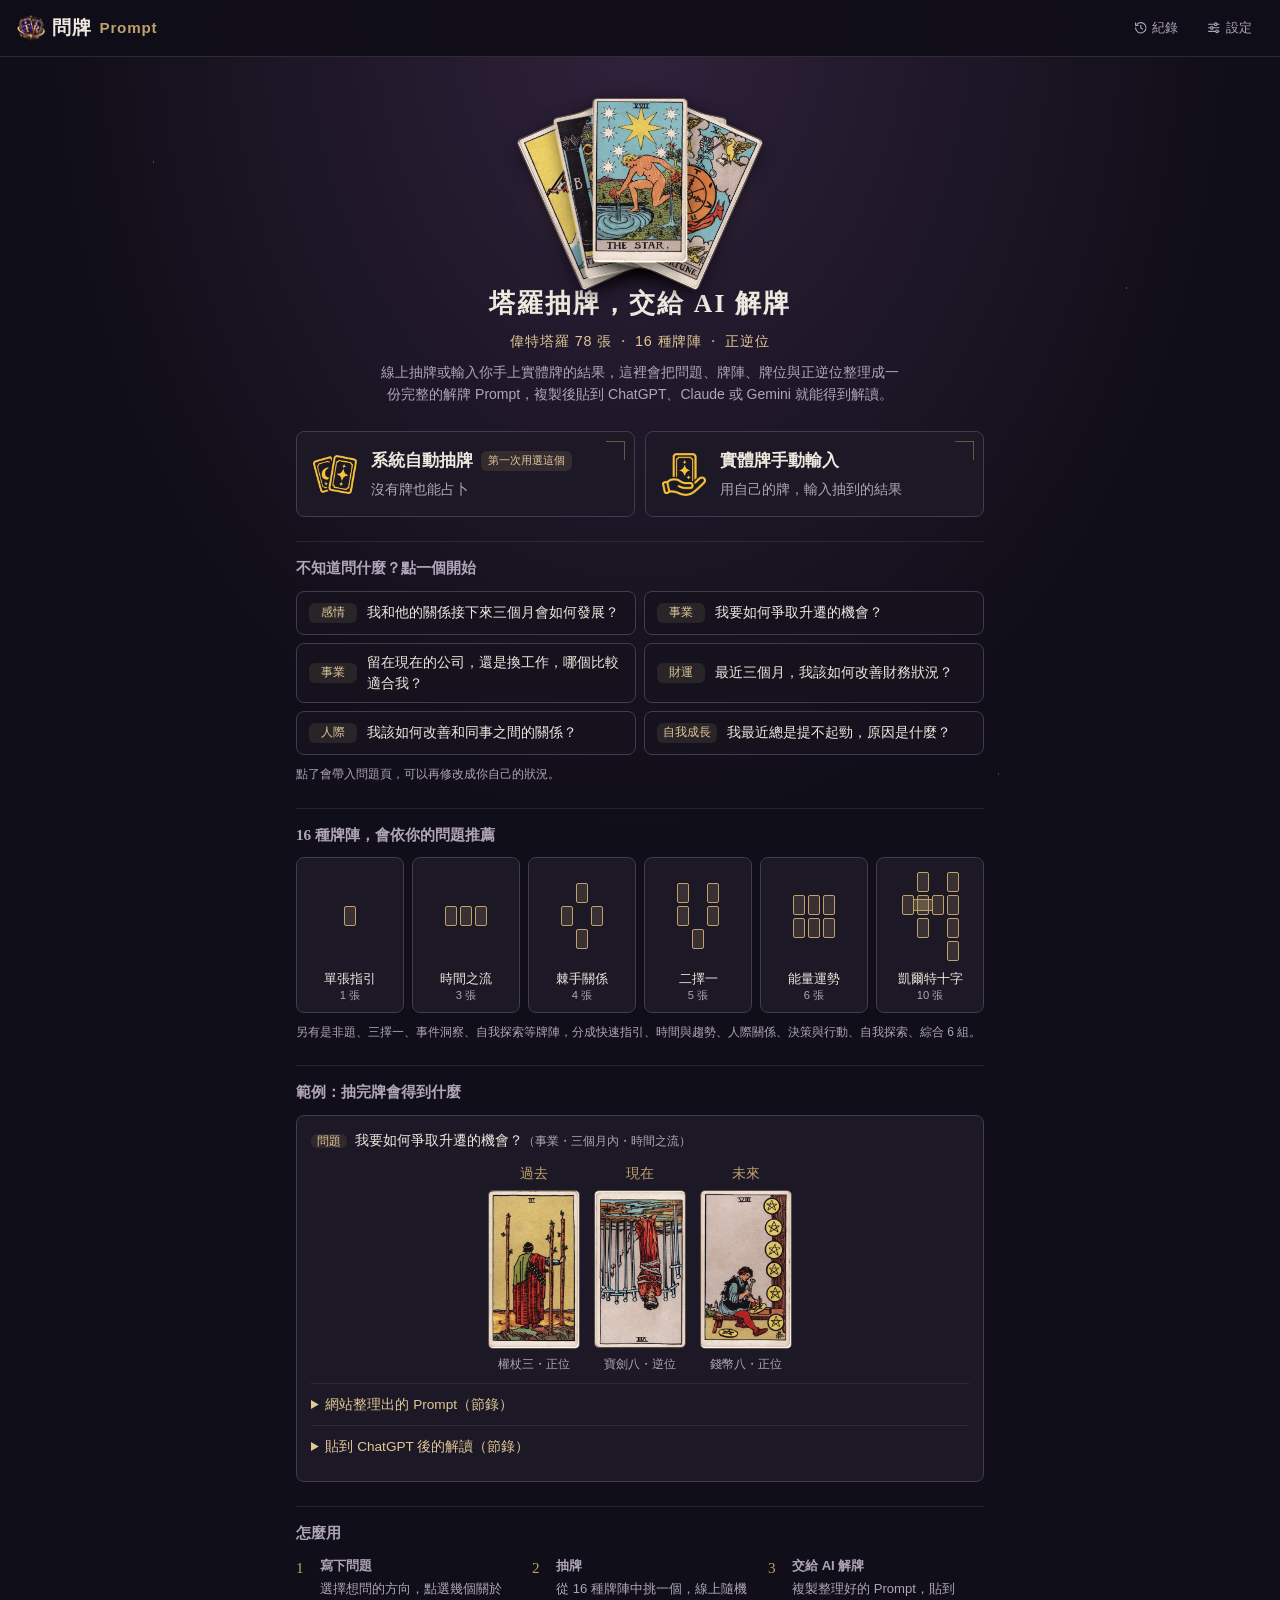
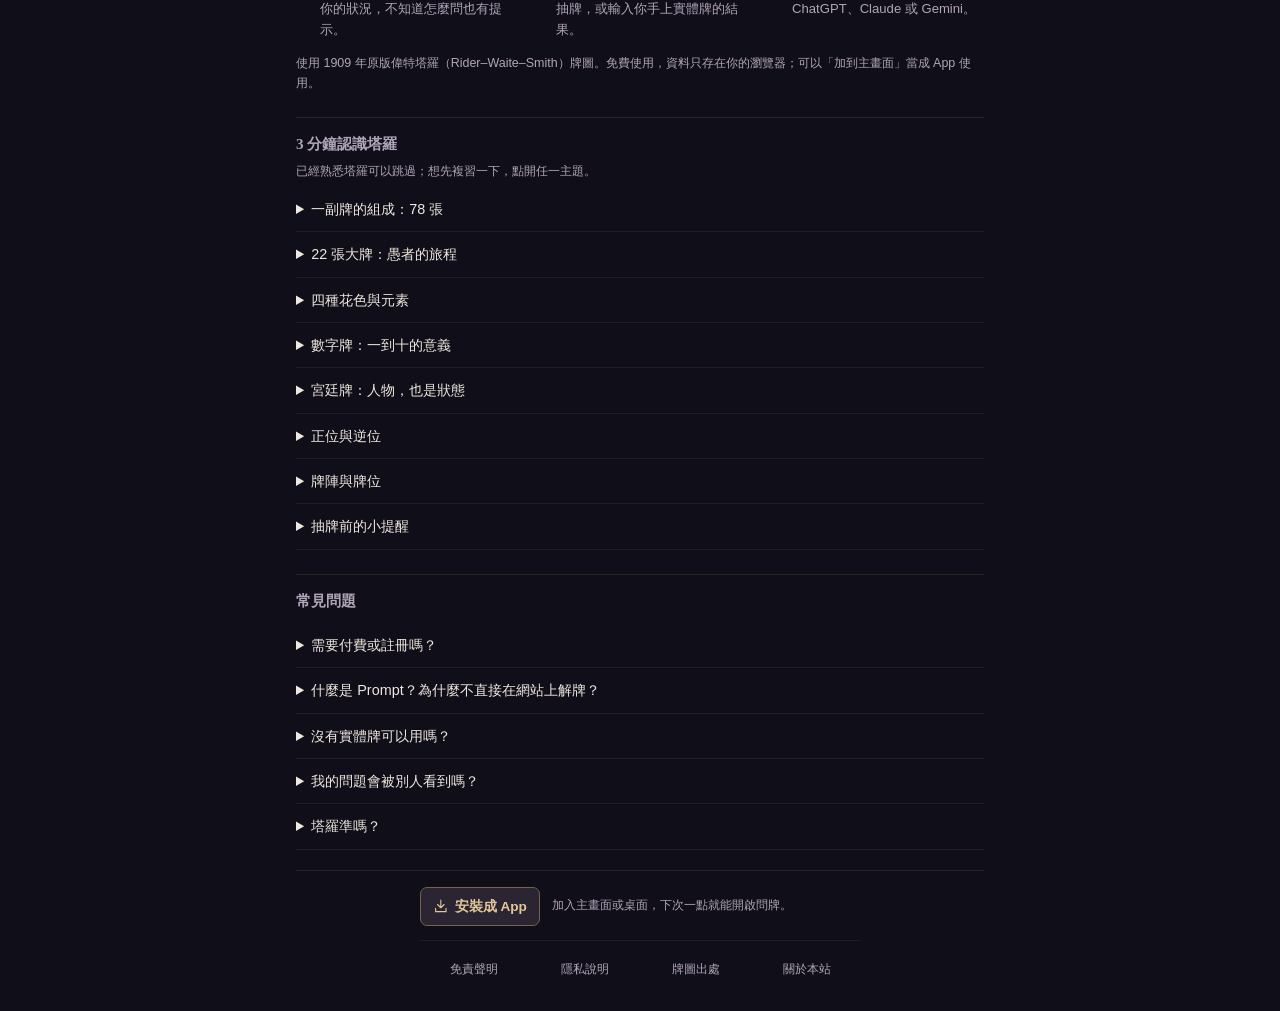
==== commit 79b878ee: "重新設計首頁導覽 / Redesign homepage onboarding - 首頁加入 1909 原版牌圖扇形，標題與副標強調塔羅、牌陣與正逆位。 - 新增範例問題，點選後帶入類別與問題並進入問" ====
--- a/index.html
+++ b/index.html
@@ -3,7 +3,7 @@
 <head>
   <meta charset="utf-8">
   <meta name="viewport" content="width=device-width, initial-scale=1, viewport-fit=cover">
-  <meta http-equiv="Content-Security-Policy" content="default-src 'self' file:; script-src 'self' file:; style-src 'self' file:; img-src 'self' file: data:; connect-src https://api.openai.com https://generativelanguage.googleapis.com; object-src 'none'; base-uri 'none'; form-action 'none';">
+  <meta http-equiv="Content-Security-Policy" content="default-src 'self' file:; script-src 'self' file:; style-src 'self' file:; img-src 'self' file: data:; connect-src https://api.openai.com https://generativelanguage.googleapis.com https://api.anthropic.com; object-src 'none'; base-uri 'none'; form-action 'none';">
   <title>問牌 Prompt｜塔羅抽牌與 AI 解牌 Prompt 產生器</title>
   <meta name="description" content="免費線上塔羅抽牌，或輸入你手上實體牌的結果。16 種牌陣、1909 年原版偉特牌圖，自動整理成完整的解牌 Prompt，一鍵複製到 ChatGPT、Claude、Gemini 讓 AI 幫你解牌。">
   <meta name="keywords" content="塔羅牌,線上抽牌,塔羅占卜,AI 解牌,ChatGPT 塔羅,解牌 Prompt,偉特塔羅,凱爾特十字,tarot,tarot prompt">
@@ -56,7 +56,7 @@
   }
   </script>
 
-  <link rel="stylesheet" href="css/style.css?v=20261028j">
+  <link rel="stylesheet" href="css/style.css?v=20261030l">
 </head>
 <body>
   <!-- 自製 SVG 圖示：以 <svg class="icon"><use href="#i-名稱"></use></svg> 引用 -->
@@ -98,14 +98,21 @@
     <!-- 首頁預設顯示（不加 hidden），程式還沒執行時搜尋引擎也讀得到內容 -->
     <section class="view" data-view="home">
       <div class="hero">
-        <img class="hero-logo" src="icons/logo-256.png" alt="問牌 Prompt 標誌：兩張塔羅牌與星月" width="150" height="150">
-        <h1>抽牌，然後讓 AI 解牌</h1>
-        <p class="muted">輸入你的問題、抽出塔羅牌，這裡會整理出一份完整的解牌 Prompt，複製後貼到 ChatGPT、Claude 或 Gemini 就能得到解讀。</p>
+        <div class="hero-fan" role="img" aria-label="1909 年原版偉特塔羅牌：愚者、女祭司、星星、太陽、命運之輪">
+          <img src="images/rws-1909/fool.jpg" alt="" width="600" height="1031" decoding="async">
+          <img src="images/rws-1909/high-priestess.jpg" alt="" width="600" height="1031" decoding="async">
+          <img src="images/rws-1909/stars.jpg" alt="" width="600" height="1031" decoding="async">
+          <img src="images/rws-1909/sun.jpg" alt="" width="600" height="1031" decoding="async">
+          <img src="images/rws-1909/fortune-wheel.jpg" alt="" width="600" height="1031" decoding="async">
+        </div>
+        <h1>塔羅抽牌，交給 AI 解牌</h1>
+        <p class="hero-tags">偉特塔羅 78 張<span aria-hidden="true">・</span>16 種牌陣<span aria-hidden="true">・</span>正逆位</p>
+        <p class="muted">線上抽牌或輸入你手上實體牌的結果，這裡會把問題、牌陣、牌位與正逆位整理成一份完整的解牌 Prompt，複製後貼到 ChatGPT、Claude 或 Gemini 就能得到解讀。</p>
       </div>
       <div class="mode-cards">
         <button class="mode-card" type="button" data-start="auto">
           <img class="mode-icon" src="icons/tarot-cards-star-moon.png" alt="" width="44" height="44">
-          <span class="mode-title">系統自動抽牌</span>
+          <span class="mode-title">系統自動抽牌<span class="mode-badge">第一次用選這個</span></span>
           <span class="mode-desc">沒有牌也能占卜</span>
         </button>
         <button class="mode-card" type="button" data-start="manual">
@@ -115,6 +122,77 @@
         </button>
       </div>
       <a class="recent" id="recentLink" href="#/history" hidden></a>
+
+      <section class="home-sec" aria-labelledby="askExTitle">
+        <h2 id="askExTitle">不知道問什麼？點一個開始</h2>
+        <div class="ask-examples">
+          <button type="button" class="ask-ex" data-ex-cat="感情" data-ex-q="我和他的關係接下來三個月會如何發展？"><span class="ask-ex-cat">感情</span>我和他的關係接下來三個月會如何發展？</button>
+          <button type="button" class="ask-ex" data-ex-cat="事業" data-ex-q="我要如何爭取升遷的機會？"><span class="ask-ex-cat">事業</span>我要如何爭取升遷的機會？</button>
+          <button type="button" class="ask-ex" data-ex-cat="事業" data-ex-q="留在現在的公司，還是換工作，哪個選擇比較適合我？"><span class="ask-ex-cat">事業</span>留在現在的公司，還是換工作，哪個比較適合我？</button>
+          <button type="button" class="ask-ex" data-ex-cat="財運" data-ex-q="最近三個月，我該如何改善自己的財務狀況？"><span class="ask-ex-cat">財運</span>最近三個月，我該如何改善財務狀況？</button>
+          <button type="button" class="ask-ex" data-ex-cat="人際" data-ex-q="我該如何改善和同事之間的關係？"><span class="ask-ex-cat">人際</span>我該如何改善和同事之間的關係？</button>
+          <button type="button" class="ask-ex" data-ex-cat="自我成長" data-ex-q="我最近總是提不起勁，背後的原因是什麼？"><span class="ask-ex-cat">自我成長</span>我最近總是提不起勁，原因是什麼？</button>
+        </div>
+        <p class="muted small">點了會帶入問題頁，可以再修改成你自己的狀況。</p>
+      </section>
+
+      <section class="home-sec" aria-labelledby="spreadsTitle">
+        <h2 id="spreadsTitle">16 種牌陣，會依你的問題推薦</h2>
+        <!-- 牌陣縮圖由 app.js 依 spreads.js 的排列座標畫出 -->
+        <ul class="spread-thumbs" id="spreadThumbs">
+          <li data-spread="single"><span class="st-name">單張指引</span></li>
+          <li data-spread="timeline"><span class="st-name">時間之流</span></li>
+          <li data-spread="relation"><span class="st-name">棘手關係</span></li>
+          <li data-spread="choice2"><span class="st-name">二擇一</span></li>
+          <li data-spread="fortune"><span class="st-name">能量運勢</span></li>
+          <li data-spread="celtic"><span class="st-name">凱爾特十字</span></li>
+        </ul>
+        <p class="muted small">另有是非題、三擇一、事件洞察、自我探索等牌陣，分成快速指引、時間與趨勢、人際關係、決策與行動、自我探索、綜合 6 組。</p>
+      </section>
+
+      <section class="home-sec" aria-labelledby="sampleTitle">
+        <h2 id="sampleTitle">範例：抽完牌會得到什麼</h2>
+        <div class="sample">
+          <p class="sample-q"><span class="sample-label">問題</span>我要如何爭取升遷的機會？<span class="muted small">（事業・三個月內・時間之流）</span></p>
+          <ol class="sample-cards">
+            <li><span class="sample-pos">過去</span><img src="images/rws-1909/three-wands.jpg" alt="" width="600" height="1031" loading="lazy" decoding="async"><span class="sample-card">權杖三・正位</span></li>
+            <li><span class="sample-pos">現在</span><img class="is-rev" src="images/rws-1909/eight-swords.jpg" alt="" width="600" height="1031" loading="lazy" decoding="async"><span class="sample-card">寶劍八・逆位</span></li>
+            <li><span class="sample-pos">未來</span><img src="images/rws-1909/eight-pentacles.jpg" alt="" width="600" height="1031" loading="lazy" decoding="async"><span class="sample-card">錢幣八・正位</span></li>
+          </ol>
+          <details class="sample-more">
+            <summary>網站整理出的 Prompt（節錄）</summary>
+            <pre class="sample-pre">你是一位經驗豐富的塔羅解讀師，熟悉偉特—史密斯塔羅體系。請根據下方的設定（YAML）與牌面資料（JSON）為我解牌。
+
+querent:
+  question: "我要如何爭取升遷的機會？"
+  category: "事業"
+  timeframe: "三個月內"
+spread:
+  name: "時間之流"
+  card_count: 3
+reversed_reading_rules: …
+output:
+  tone: …
+  language: "繁體中文"
+
+{ "no": 2, "position": "現在", "position_meaning": "目前約一個月的狀態",
+  "card": "寶劍八", "card_en": "Eight of Swords", "orientation": "逆位" }
+…（另含牌面統計：大牌比例、元素分布、重複數字）</pre>
+          </details>
+          <details class="sample-more">
+            <summary>貼到 ChatGPT 後的解讀（節錄）</summary>
+            <div class="sample-reply">
+              <p><strong>過去・權杖三</strong>：你已經開始思考更長遠的職涯發展，並非毫無準備。但要留意，你可能正在等待別人主動發現你的價值，而努力與被看見並不完全相同。</p>
+              <p><strong>現在・寶劍八（逆位）</strong>：採用「能量不足」的解讀：束縛正在減弱，但還沒完全擺脫。有些限制來自尚未驗證的假設，例如擔心太有野心、猜測主管已有人選。直接詢問升遷標準，比反覆猜測更有幫助。</p>
+              <p><strong>未來・錢幣八</strong>：未來兩到三個月，最值得投入的是建立足以支持升遷的績效證據，例如承接有影響力的專案、改善工作流程。</p>
+              <p><strong>牌與牌的關聯</strong>：連續出現兩張「八」，課題是從「我是否有資格」轉向「我要如何證明」；三張牌缺少水元素，也別忘了經營與主管、同事的信任關係。</p>
+              <p><strong>行動建議</strong>：第一個月釐清升遷條件，第二個月交付一項可量化的成果，第三個月整理證據、正式表達升遷意願。</p>
+              <p><strong>一句話總結</strong>：停止被不確定感困住，主動表達企圖心，用具體可衡量的成果，讓自己成為值得被考慮的人選。</p>
+            </div>
+            <p class="muted small">以上節錄自 ChatGPT 的實際回覆，原文還有完整牌面說明與三個月行動清單；實際內容依你使用的 AI 而定。</p>
+          </details>
+        </div>
+      </section>
 
       <section class="how" aria-labelledby="howTitle">
         <h2 id="howTitle">怎麼用</h2>
@@ -124,6 +202,158 @@
           <li><strong>交給 AI 解牌</strong>複製整理好的 Prompt，貼到 ChatGPT、Claude 或 Gemini。</li>
         </ol>
         <p class="muted small">使用 1909 年原版偉特塔羅（Rider–Waite–Smith）牌圖。免費使用，資料只存在你的瀏覽器；可以「加到主畫面」當成 App 使用。</p>
+      </section>
+
+      <section class="home-sec" aria-labelledby="basicsTitle">
+        <h2 id="basicsTitle">3 分鐘認識塔羅</h2>
+        <p class="muted small basics-lead">已經熟悉塔羅可以跳過；想先複習一下，點開任一主題。</p>
+
+        <details class="faq">
+          <summary>一副牌的組成：78 張</summary>
+          <div class="faq-body">
+            <ul class="deck-stats">
+              <li><strong>22</strong><span>大牌</span><small>人生課題與轉折</small></li>
+              <li><strong>40</strong><span>數字牌</span><small>一～十，各四種花色</small></li>
+              <li><strong>16</strong><span>宮廷牌</span><small>侍從、騎士、皇后、國王</small></li>
+            </ul>
+            <p>大牌（Major Arcana，又稱大阿爾克那）是一組有編號的象徵牌，從 0 號「愚者」到 21 號「世界」。小牌（Minor Arcana）共 56 張，分成權杖、聖杯、寶劍、錢幣四種花色，每種花色有一到十的數字牌，加上四張宮廷牌。</p>
+            <p>本站使用的是 1909 年由 Pamela Colman Smith 繪製的偉特—史密斯（Rider–Waite–Smith）原版牌。它的小牌也畫有完整的情境畫面，影響了後來大多數的塔羅牌，現今許多塔羅書與牌義都以它為基準。</p>
+          </div>
+        </details>
+
+        <details class="faq">
+          <summary>22 張大牌：愚者的旅程</summary>
+          <div class="faq-body">
+            <p>大牌常被解讀成一段旅程：0 號愚者帶著好奇出發，一路遇見其他大牌代表的人物與課題，最後走到 21 號世界，完成一個循環。</p>
+            <ul class="refs">
+              <li class="ref ref--major"><img src="images/rws-1909/fool.jpg" alt="" width="600" height="1031" loading="lazy" decoding="async"><strong>0　愚者</strong><span class="ref-sub">旅程的起點</span><span class="ref-body">一切的可能性，帶著開放的心踏出第一步。</span></li>
+              <li class="ref ref--major"><img src="images/rws-1909/chariot.jpg" alt="" width="600" height="1031" loading="lazy" decoding="async"><strong>1～7　魔術師 → 戰車</strong><span class="ref-sub">建立自我</span><span class="ref-body">學習運用資源、認識規範與關係，靠意志向外爭取。</span></li>
+              <li class="ref ref--major"><img src="images/rws-1909/temperance.jpg" alt="" width="600" height="1031" loading="lazy" decoding="async"><strong>8～14　力量 → 節制</strong><span class="ref-sub">向內探索</span><span class="ref-body">學會耐心與取捨，面對停滯、結束與轉變，找回平衡。</span></li>
+              <li class="ref ref--major"><img src="images/rws-1909/world.jpg" alt="" width="600" height="1031" loading="lazy" decoding="async"><strong>15～21　惡魔 → 世界</strong><span class="ref-sub">突破與圓滿</span><span class="ref-body">面對慾望與陰影，經過崩解、希望與覺醒，最後完成整合。</span></li>
+            </ul>
+            <p><strong>解讀時</strong>：大牌通常代表較大、較深層的力量。一次抽到很多大牌，表示這件事對你影響深遠，或正處於重要轉折；大多是小牌時，課題比較貼近日常的選擇與行動，自己能掌握的部分也比較多。</p>
+          </div>
+        </details>
+
+        <details class="faq">
+          <summary>四種花色與元素</summary>
+          <div class="faq-body">
+            <p>小牌的四種花色各對應一種元素。看一組牌時，哪個元素特別多或完全沒有，常常就是解讀的線索。</p>
+            <ul class="refs">
+              <li class="ref ref--fire"><img src="images/rws-1909/ace-wands.jpg" alt="" width="600" height="1031" loading="lazy" decoding="async"><strong>權杖・火</strong><span class="ref-sub">陽性：向外、積極行動</span><span class="ref-body">行動、事業、移動。熱情、企圖心與創造力；常出現在工作與目標相關的問題。</span></li>
+              <li class="ref ref--water"><img src="images/rws-1909/ace-cups.jpg" alt="" width="600" height="1031" loading="lazy" decoding="async"><strong>聖杯・水</strong><span class="ref-sub">陰性：向內、情緒訊息豐富</span><span class="ref-body">情緒、感受、愛、藝術靈感。關係與內心感受；常出現在感情與人際問題。</span></li>
+              <li class="ref ref--air"><img src="images/rws-1909/ace-swords.jpg" alt="" width="600" height="1031" loading="lazy" decoding="async"><strong>寶劍・風</strong><span class="ref-sub">陽性：向外、行動與衝突</span><span class="ref-body">思維、溝通、智慧、計劃。判斷、決定與壓力；也代表爭執、焦慮或需要切割的事。</span></li>
+              <li class="ref ref--earth"><img src="images/rws-1909/ace-pentacles.jpg" alt="" width="600" height="1031" loading="lazy" decoding="async"><strong>錢幣・土</strong><span class="ref-sub">陰性：向內、務實穩定</span><span class="ref-body">金錢、資源、物質、健康。收入、工作成果與身體狀況；重視實際、可累積的成果。</span></li>
+            </ul>
+            <p><strong>元素多寡</strong>：例如火很多、水很少，可能代表行動力強，卻忽略了感受與關係。本站產生的 Prompt 會附上元素分布（大牌依黃金黎明體系的占星對應計入），讓 AI 一併參考。</p>
+          </div>
+        </details>
+
+        <details class="faq">
+          <summary>數字牌：一到十的意義</summary>
+          <div class="faq-body">
+            <p>同一個數字在四種花色裡有共通的主題，只是發生的領域不同。例如「五」都和改變、動盪有關：權杖五是競爭，聖杯五是失落，寶劍五是爭執，錢幣五是匱乏。每個數字都有能量好與能量低落兩種表現：</p>
+            <div class="table-wrap">
+              <table class="num-table">
+                <thead><tr><th scope="col">數字</th><th scope="col">主題</th><th scope="col">能量好時</th><th scope="col">能量低落時</th></tr></thead>
+                <tbody>
+                <tr><th scope="row">1</th><td>開始</td><td>新的階段與開始</td><td>遲遲沒有開始、為做而做、自我中心</td></tr>
+                <tr><th scope="row">2</th><td>選擇與平衡</td><td>合作、連結、平衡</td><td>對立、出現競爭</td></tr>
+                <tr><th scope="row">3</th><td>發展與成長</td><td>發展、創意、團結</td><td>向下衰退</td></tr>
+                <tr><th scope="row">4</th><td>穩定</td><td>穩定、安全、保守</td><td>守舊、不知變通</td></tr>
+                <tr><th scope="row">5</th><td>改變</td><td>突破、改變、冒險</td><td>混亂與衝動</td></tr>
+                <tr><th scope="row">6</th><td>調和</td><td>調和、整理、協調</td><td>妥協、過度熱心</td></tr>
+                <tr><th scope="row">7</th><td>個人特質</td><td>分析、獨特、做自己</td><td>特立獨行、孤軍奮戰</td></tr>
+                <tr><th scope="row">8</th><td>模式與循環</td><td>循環、執行力佳</td><td>執念、控制欲強</td></tr>
+                <tr><th scope="row">9</th><td>飽和</td><td>收穫豐盛、智慧與包容</td><td>未被滿足、期待落空</td></tr>
+                <tr><th scope="row">10</th><td>階段完成</td><td>圓滿、階段的結束與新開始</td><td>負荷到極限、只能接受結局</td></tr>
+                </tbody>
+              </table>
+            </div>
+            <p><strong>重複數字</strong>：同一個數字出現兩次以上，代表這個主題特別明顯。例如多張一，代表很多新的開始；多張五，代表變動與衝突集中。本站會統計重複數字並寫進 Prompt。</p>
+          </div>
+        </details>
+
+        <details class="faq">
+          <summary>宮廷牌：人物，也是狀態</summary>
+          <div class="faq-body">
+            <p>每種花色有四張宮廷牌，可以代表身邊的某個人，也可以代表你自己在這件事裡的成熟度與做事方式。花色決定性格，階級決定成熟度：例如聖杯騎士是浪漫、跟著感受行動的人，錢幣國王是穩重、掌握資源的人。</p>
+            <ul class="refs">
+              <li class="ref ref--court"><img src="images/rws-1909/page-cups.jpg" alt="" width="600" height="1031" loading="lazy" decoding="async"><strong>侍從</strong><span class="ref-sub">Page</span><span class="ref-body">新手、不成熟、新階段或嘗試性的體驗；也常代表消息與邀請。</span></li>
+              <li class="ref ref--court"><img src="images/rws-1909/knight-wands.jpg" alt="" width="600" height="1031" loading="lazy" decoding="async"><strong>騎士</strong><span class="ref-sub">Knight</span><span class="ref-body">累積實力中、勇於挑戰，為目標移動與推進。</span></li>
+              <li class="ref ref--court"><img src="images/rws-1909/queen-swords.jpg" alt="" width="600" height="1031" loading="lazy" decoding="async"><strong>皇后</strong><span class="ref-sub">Queen</span><span class="ref-body">支持與輔導他人；陰性能量，包容轉化式的領導。</span></li>
+              <li class="ref ref--court"><img src="images/rws-1909/king-pentacles.jpg" alt="" width="600" height="1031" loading="lazy" decoding="async"><strong>國王</strong><span class="ref-sub">King</span><span class="ref-body">領域中的權威；陽性能量，命令式領導並肩負社會責任。</span></li>
+            </ul>
+            <p><strong>解讀時</strong>：一次出現很多宮廷牌，通常代表這件事牽涉的人很多，或別人的意見影響很大。</p>
+          </div>
+        </details>
+
+        <details class="faq">
+          <summary>正位與逆位</summary>
+          <div class="faq-body">
+            <p>牌面朝上是正位，倒過來是逆位。逆位<strong>不等於壞事</strong>，比較像是同一種能量出現了不同的狀態。常見的讀法有：</p>
+            <ul class="plain-list">
+              <li><strong>能量不足</strong>：有正位的能量但不夠充足，是目前要學習的課題。</li>
+              <li><strong>能量過多</strong>：正位的能量過頭，需要調節。</li>
+              <li><strong>相反含義</strong>：取正位意義的反面。</li>
+              <li><strong>回推前一張牌</strong>：大牌順序中前一張的課題還沒完成，例如太陽逆位，回到月亮。</li>
+              <li><strong>取牌面元素</strong>：直接用畫面上的人物、物件對應問題。</li>
+              <li><strong>維持正位意義</strong>：和其他牌搭配時，正逆位差異不大。</li>
+              <li><strong>視為「沒有」</strong>：多張逆位都呈現能量不足時，可解讀為沒有、結束、沒有發展空間。</li>
+            </ul>
+            <p>本站的系統抽牌正逆位各占一半，也可以設定「只用正位」；自我探索類牌陣一律以正位解讀。Prompt 會附上這些讀法，請 AI 依脈絡選用並說明理由。</p>
+          </div>
+        </details>
+
+        <details class="faq">
+          <summary>牌陣與牌位</summary>
+          <div class="faq-body">
+            <p>牌陣決定要抽幾張牌、每張牌放在哪個位置，以及<strong>每個位置代表什麼</strong>。同一張牌放在不同位置，意思就不同：寶劍三在「過去」是已經發生的傷心事，在「建議」則可能是提醒你正視難過的情緒。</p>
+            <ul class="plain-list">
+              <li><strong>張數少（1～3 張）</strong>：回答單一、明確的問題，例如今天的提醒、是非傾向、過去現在未來。</li>
+              <li><strong>中等（4～7 張）</strong>：看關係中雙方的態度、比較兩三個選擇，或拆解一件事的原因與阻礙。</li>
+              <li><strong>張數多（10 張）</strong>：例如凱爾特十字，全面分析一件事的來龍去脈。</li>
+            </ul>
+            <p>不確定要用哪個牌陣也沒關係，填完問題後，本站會依你的問題類別與狀況推薦。</p>
+          </div>
+        </details>
+
+        <details class="faq">
+          <summary>抽牌前的小提醒</summary>
+          <div class="faq-body">
+            <ul class="plain-list">
+              <li><strong>先想清楚問題</strong>：問題越具體，解讀越有用。以自己為主角、問三個月內的事，效果最好。</li>
+              <li><strong>專注再抽</strong>：抽牌前花幾秒默念問題。本站的系統抽牌也有靜心倒數，不需要時可以跳過。</li>
+              <li><strong>同一個問題不要反覆抽</strong>：一直重抽，直到出現想要的答案，只會讓自己更混亂。真的看不懂，可以補抽一張指引牌。</li>
+              <li><strong>跳出牌也是訊息</strong>：用實體牌洗牌時自己掉出來的牌，可以在手動輸入時一起加入，當作額外提示。</li>
+              <li><strong>保留判斷力</strong>：牌給的是觀點與提醒，最後的決定還是在你。</li>
+            </ul>
+          </div>
+        </details>
+      </section>
+
+      <section class="home-sec" aria-labelledby="faqTitle">
+        <h2 id="faqTitle">常見問題</h2>
+        <details class="faq">
+          <summary>需要付費或註冊嗎？</summary>
+          <div class="faq-body"><p>不用。抽牌、產生 Prompt 都免費，也不需要帳號。把 Prompt 貼到 ChatGPT、Claude 或 Gemini 的免費版就能解讀。設定裡的 API key 是選用功能，沒有也能完整使用。</p></div>
+        </details>
+        <details class="faq">
+          <summary>什麼是 Prompt？為什麼不直接在網站上解牌？</summary>
+          <div class="faq-body"><p>Prompt 就是要貼給 AI 的提問內容。直接問 AI「幫我解牌」常常資訊不完整；這裡會把問題、背景、每個牌位的意義、正逆位和牌面統計整理好，AI 才能解得具體。你可以選自己習慣的 AI，也能在同一個對話裡繼續追問。</p></div>
+        </details>
+        <details class="faq">
+          <summary>沒有實體牌可以用嗎？</summary>
+          <div class="faq-body"><p>可以。選「系統自動抽牌」，網站會用瀏覽器內建的安全亂數洗牌，正逆位各占一半。有自己的牌，就選「實體牌手動輸入」。</p></div>
+        </details>
+        <details class="faq">
+          <summary>我的問題會被別人看到嗎？</summary>
+          <div class="faq-body"><p>不會。本站沒有伺服器，問題和占卜紀錄只存在你的瀏覽器。只有當你把 Prompt 貼到 AI 服務，或在設定中使用自己的 API key 時，內容才會送到那家 AI 服務。</p></div>
+        </details>
+        <details class="faq">
+          <summary>塔羅準嗎？</summary>
+          <div class="faq-body"><p>塔羅比較像一面鏡子，幫你整理想法、看見平常忽略的角度，而不是決定未來的答案。問三個月內、以自己為主角的問題，通常最有收穫。健康、法律、財務等重大決定，請諮詢專業人士。</p></div>
+        </details>
       </section>
     </section>
 
@@ -292,8 +522,14 @@
       <h2 id="settingsTitle">AI 設定</h2>
       <p class="muted small settings-intro">填入 key 即可一鍵整理問題；不填也能複製 Prompt 使用。</p>
       <div class="settings-section">
-        <label class="field-label" for="sModel">使用模型</label>
-        <select id="sModel" class="input" name="tarot-model-choice" aria-describedby="modelHint modelListStatus"></select>
+        <label class="field-label" for="modelPickerToggle" id="modelPickerLabel">使用模型</label>
+        <select id="sModel" name="tarot-model-choice" hidden></select>
+        <button id="modelPickerToggle" class="input model-picker-toggle" type="button" aria-expanded="false" aria-controls="modelPickerList" aria-describedby="modelHint modelListStatus">
+          <span id="modelPickerValue">請先填入 API key</span>
+          <svg class="icon" aria-hidden="true"><use href="#i-chevron"></use></svg>
+        </button>
+        <div id="modelPickerList" class="model-picker-list" role="group" aria-labelledby="modelPickerLabel" hidden></div>
+        <label class="check small"><input id="showAllModels" type="checkbox">顯示全部模型（含自訂）</label>
         <p class="muted small" id="modelListStatus" aria-live="polite"></p>
         <div id="customModelField" hidden>
           <label class="field-label" for="sModelCustom" id="customModelLabel">自訂模型 ID</label>
@@ -304,12 +540,16 @@
       </div>
       <div class="settings-section">
         <h3 class="key-list-title">管理 API keys</h3>
+        <p class="small"><a href="openai-api-key.html" target="_blank" rel="noopener noreferrer">OpenAI 註冊與 API key 申請教學 ↗</a></p>
         <div id="apiKeyList" class="api-key-list" aria-label="各供應商 API key"></div>
         <p class="muted small">新增／編輯後按「儲存」套用；刪除立即生效。</p>
         <div id="keyEditor" class="key-editor" hidden>
         <input id="sProvider" type="hidden" name="tarot-api-provider" value="openai">
         <p class="muted small" id="providerHint">API 費用另計，不包含在 ChatGPT 訂閱內。</p>
-        <label class="field-label" for="sKey" id="keyLabel">OpenAI API key</label>
+        <div class="key-label-row">
+          <label class="field-label" for="sKey" id="keyLabel">OpenAI API key</label>
+          <a id="keyHelpLink" href="https://platform.openai.com/api-keys" target="_blank" rel="noopener noreferrer">申請 key ↗</a>
+        </div>
         <div class="key-field">
           <input id="sKey" class="input" type="password" autocomplete="off" spellcheck="false" placeholder="sk-...">
           <button class="key-toggle" type="button" id="toggleKey" aria-pressed="false" aria-label="顯示 API key" title="顯示 API key"><svg class="icon" aria-hidden="true"><use href="#i-eye"></use></svg></button>
@@ -372,10 +612,10 @@
   <script src="js/spreads.js?v=20261027b"></script>
   <script src="js/background.js?v=20261027b"></script>
   <script src="js/prompt.js?v=20261027b"></script>
-  <script src="js/storage.js?v=20261028a"></script>
-  <script src="js/ai.js?v=20261028f"></script>
-  <script src="js/settings.js?v=20261028b"></script>
-  <script src="js/app.js?v=20261028g"></script>
+  <script src="js/storage.js?v=20261028b"></script>
+  <script src="js/ai.js?v=20261028h"></script>
+  <script src="js/settings.js?v=20261030a"></script>
+  <script src="js/app.js?v=20261030a"></script>
   <script src="js/install.js?v=20261027c"></script>
 </body>
 </html>
--- a/css/style.css
+++ b/css/style.css
@@ -93,13 +93,6 @@
 .brand { display: inline-flex; align-items: center; gap: 6px; }
 .brand-logo { width: 30px; height: 30px; flex: none; }
 .brand span { margin-left: 2px; }
-.hero-logo {
-  display: block;
-  width: 108px;
-  height: 108px;
-  margin: 0 auto 14px;
-  filter: drop-shadow(0 0 18px rgba(191, 161, 106, 0.2));
-}
 .topnav-btn .icon { margin-right: 4px; }
 .btn .icon { width: 1.15em; height: 1.15em; }
 .tips summary .icon { margin-right: 6px; color: var(--gold); }
@@ -438,25 +431,68 @@
 
 /* ---------- 首頁 ---------- */
 
-.hero { position: relative; isolation: isolate; text-align: center; padding: 24px 4px 8px; }
-.hero::before {
+.hero { position: relative; isolation: isolate; text-align: center; padding: 20px 4px 8px; }
+.hero h1 { font-size: 1.6rem; letter-spacing: 0.08em; margin: 0 0 8px; }
+.hero p { max-width: 520px; margin: 0 auto; }
+.hero .hero-tags { margin: 0 auto 10px; color: var(--gold-2); font-size: 0.9rem; letter-spacing: 0.06em; }
+.hero-tags span { margin: 0 4px; color: var(--gold); }
+
+/* 首頁的牌圖扇形 */
+.hero-fan { position: relative; height: 150px; margin: 0 auto 18px; max-width: 320px; }
+.hero-fan::after {
   content: '';
   position: absolute;
   z-index: -1;
-  top: 7px;
   left: 50%;
-  width: 142px;
-  height: 142px;
-  transform: translateX(-50%) rotate(-25deg);
-  border: 1px solid #bfa16a33;
-  border-radius: 50%;
-  outline: 1px solid #bfa16a14;
-  outline-offset: 8px;
-  background: radial-gradient(circle, #bfa16a0d, transparent 70%);
+  top: 50%;
+  width: 260px;
+  height: 160px;
+  transform: translate(-50%, -40%);
+  background: radial-gradient(ellipse, #bfa16a26, transparent 70%);
   pointer-events: none;
 }
-.hero h1 { font-size: 1.6rem; letter-spacing: 0.08em; margin: 0 0 8px; }
-.hero p { max-width: 520px; margin: 0 auto; }
+.hero-fan img {
+  position: absolute;
+  left: 50%;
+  bottom: 0;
+  width: 78px;
+  height: auto;
+  aspect-ratio: 600 / 1031;
+  margin-left: -39px;
+  border-radius: 5px;
+  border: 1px solid #bfa16a66;
+  box-shadow: 0 6px 16px #00000080;
+  transform-origin: 50% 120%;
+  transition: transform 0.3s;
+}
+.hero-fan img:nth-child(1) { transform: rotate(-24deg); }
+.hero-fan img:nth-child(2) { transform: rotate(-12deg); }
+.hero-fan img:nth-child(3) { transform: translateY(-6px); z-index: 1; }
+.hero-fan img:nth-child(4) { transform: rotate(12deg); }
+.hero-fan img:nth-child(5) { transform: rotate(24deg); }
+@media (min-width: 640px) {
+  .hero-fan { height: 180px; }
+  .hero-fan img { width: 96px; margin-left: -48px; }
+}
+@media (prefers-reduced-motion: no-preference) {
+  .hero-fan:hover img:nth-child(1) { transform: rotate(-30deg); }
+  .hero-fan:hover img:nth-child(2) { transform: rotate(-15deg); }
+  .hero-fan:hover img:nth-child(4) { transform: rotate(15deg); }
+  .hero-fan:hover img:nth-child(5) { transform: rotate(30deg); }
+}
+
+.mode-badge {
+  display: inline-block;
+  margin-left: 8px;
+  padding: 1px 7px;
+  border-radius: 6px;
+  background: #bfa16a26;
+  color: var(--gold-2);
+  font-family: var(--font);
+  font-size: 0.7rem;
+  font-weight: 500;
+  vertical-align: 2px;
+}
 
 .mode-cards { display: grid; gap: 10px; margin: 18px 0; }
 @media (min-width: 640px) { .mode-cards { grid-template-columns: 1fr 1fr; } }
@@ -518,6 +554,114 @@
 }
 .how-steps strong { display: block; color: var(--muted); font-weight: 600; margin-bottom: 3px; }
 .how p { margin: 0; font-size: 0.78rem; text-align: left; }
+
+/* 首頁說明區塊 */
+.home-sec { margin-top: 24px; padding-top: 16px; border-top: 1px solid #bfa16a22; }
+.home-sec h2 { font-size: 0.95rem; margin: 0 0 12px; color: var(--muted); }
+.home-sec > p { margin: 10px 0 0; }
+
+.ask-examples { display: grid; gap: 8px; }
+@media (min-width: 640px) { .ask-examples { grid-template-columns: 1fr 1fr; } }
+.ask-ex {
+  display: flex;
+  align-items: center;
+  gap: 10px;
+  min-height: 44px;
+  padding: 8px 12px;
+  border-radius: var(--radius);
+  border: 1px solid var(--line);
+  background: var(--bg-2);
+  color: var(--text);
+  font-size: 0.85rem;
+  text-align: left;
+  cursor: pointer;
+  transition: border-color 0.15s;
+}
+.ask-ex:hover { border-color: var(--gold); }
+.ask-ex-cat { flex: none; min-width: 4.2em; padding: 1px 6px; border-radius: 6px; background: #bfa16a1f; color: var(--gold-2); font-size: 0.72rem; text-align: center; }
+
+/* 牌陣縮圖 */
+.spread-thumbs { --st-w: 12px; --st-h: 20px; list-style: none; padding: 0; margin: 0; display: grid; grid-template-columns: repeat(3, 1fr); gap: 8px; }
+@media (min-width: 640px) { .spread-thumbs { grid-template-columns: repeat(6, 1fr); } }
+.spread-thumbs li {
+  display: flex;
+  flex-direction: column;
+  align-items: center;
+  justify-content: space-between;
+  gap: 8px;
+  padding: 12px 4px 8px;
+  border-radius: var(--radius);
+  border: 1px solid var(--line);
+  background: var(--surface);
+}
+.st-board { display: grid; gap: 3px; align-content: center; justify-content: center; min-height: 92px; }
+.st-card { width: var(--st-w); height: var(--st-h); border-radius: 2px; border: 1px solid var(--gold); background: #bfa16a2e; }
+.st-card--cross { transform: rotate(90deg); background: #bfa16a55; }
+.st-name { display: flex; flex-direction: column; align-items: center; font-size: 0.8rem; line-height: 1.4; }
+.st-count { color: var(--muted); font-size: 0.7rem; }
+
+/* 範例 */
+.sample { padding: 14px; border-radius: var(--radius); border: 1px solid var(--line); background: var(--surface); }
+.sample-q { margin: 0 0 12px; }
+.sample-label { margin-right: 8px; padding: 1px 6px; border-radius: 6px; background: #bfa16a1f; color: var(--gold-2); font-size: 0.72rem; }
+.sample-cards { list-style: none; padding: 0; margin: 0 0 10px; display: flex; justify-content: center; gap: 14px; }
+.sample-cards li { display: flex; flex-direction: column; align-items: center; gap: 6px; width: 92px; }
+.sample-cards img { width: 100%; height: auto; aspect-ratio: 600 / 1031; border-radius: 5px; border: 1px solid #bfa16a66; }
+.sample-cards img.is-rev { transform: rotate(180deg); }
+.sample-pos { color: var(--gold); font-family: var(--serif); font-size: 0.85rem; }
+.sample-card { font-size: 0.75rem; color: var(--muted); text-align: center; }
+.sample-more { border-top: 1px solid #bfa16a22; }
+.sample-more summary { padding: 10px 0; color: var(--gold-2); font-size: 0.85rem; cursor: pointer; }
+.sample-pre { margin: 0 0 10px; padding: 10px; overflow-x: auto; border-radius: 6px; background: var(--bg); color: var(--muted); font-size: 0.72rem; line-height: 1.6; white-space: pre-wrap; word-break: break-word; }
+.sample-reply p { margin: 0 0 8px; font-size: 0.85rem; }
+.sample-more > .muted { margin: 0 0 10px; }
+
+/* 認識塔羅、常見問題 */
+.faq { border-bottom: 1px solid #bfa16a1a; }
+.faq summary { padding: 11px 0; cursor: pointer; font-size: 0.9rem; }
+.faq summary:hover { color: var(--gold-2); }
+.faq-body { padding: 0 0 12px; color: var(--muted); font-size: 0.85rem; }
+.faq-body p { margin: 0 0 8px; }
+.faq-body strong { color: var(--text); }
+.home-sec > .basics-lead { margin: -4px 0 6px; }
+.faq-body ul { margin: 10px 0 12px; }
+
+/* 牌組組成 */
+.deck-stats { list-style: none; padding: 0; display: grid; grid-template-columns: repeat(3, 1fr); gap: 8px; }
+.deck-stats li { display: flex; flex-direction: column; align-items: center; padding: 10px 4px; border-radius: var(--radius); border: 1px solid var(--line); background: var(--bg-2); text-align: center; }
+.deck-stats strong { color: var(--gold-2); font-family: var(--serif); font-size: 1.5rem; line-height: 1.2; }
+.deck-stats span { color: var(--text); font-size: 0.85rem; }
+.deck-stats small { font-size: 0.7rem; }
+
+/* 有牌圖的說明卡：大牌階段、花色、宮廷牌 */
+.refs { list-style: none; padding: 0; display: grid; gap: 8px; }
+@media (min-width: 640px) { .refs { grid-template-columns: 1fr 1fr; } }
+.ref { display: grid; grid-template-columns: 52px minmax(0, 1fr); column-gap: 12px; row-gap: 1px; align-content: start; padding: 10px; border-radius: var(--radius); border: 1px solid var(--line); border-left: 3px solid var(--c); background: var(--bg-2); }
+.ref img { grid-row: 1 / 4; width: 52px; height: auto; aspect-ratio: 600 / 1031; border-radius: 3px; }
+.ref strong { color: var(--c); font-size: 0.88rem; }
+.ref-sub { font-size: 0.72rem; color: var(--muted); }
+.ref-body { margin-top: 3px; font-size: 0.8rem; color: var(--text); line-height: 1.6; }
+.ref--major { --c: var(--major); }
+.ref--fire { --c: var(--fire); }
+.ref--water { --c: var(--water); }
+.ref--air { --c: var(--air); }
+.ref--earth { --c: var(--earth); }
+.ref--court { --c: var(--gold-2); }
+
+/* 數字表 */
+.table-wrap { overflow-x: auto; margin: 10px 0 12px; }
+.num-table { width: 100%; border-collapse: collapse; font-size: 0.8rem; }
+.num-table th, .num-table td { padding: 6px 5px; border-bottom: 1px solid #bfa16a1a; text-align: left; vertical-align: top; }
+.num-table thead th { color: var(--gold-2); font-weight: 600; white-space: nowrap; }
+.num-table tbody th { color: var(--gold); font-family: var(--serif); text-align: center; }
+.num-table td:nth-child(2) { color: var(--text); }
+@media (min-width: 640px) {
+  .num-table th, .num-table td { padding: 6px 8px; }
+  .num-table td:nth-child(2) { white-space: nowrap; }
+}
+
+.plain-list { padding-left: 1.2em; }
+.plain-list li { margin-bottom: 6px; }
 
 /* ---------- 步驟條 ---------- */
 
@@ -1090,6 +1234,19 @@
 .settings-form .status-line { margin: 10px 0 0; font-size: 12px; }
 .settings-form .dialog-actions { margin-top: 10px; padding-top: 12px; border-top: 1px solid var(--line); }
 .settings-form .key-list-title { margin: 0 0 8px; }
+.model-picker-toggle { display: flex; align-items: center; gap: 8px; text-align: left; cursor: pointer; }
+.model-picker-toggle > span { flex: 1; min-width: 0; overflow-wrap: anywhere; }
+.model-picker-toggle > .icon { flex: none; transform: rotate(90deg); }
+.model-picker-toggle[aria-expanded="true"] > .icon { transform: rotate(-90deg); }
+.model-picker-toggle:disabled { opacity: 0.6; cursor: default; }
+.model-picker-list { max-height: min(280px, 38vh); max-height: min(280px, 38dvh); overflow-y: auto; overscroll-behavior: contain; margin-top: 6px; padding: 6px; border: 1px solid var(--line); border-radius: 7px; background: var(--bg-2); }
+.model-picker-list section + section { margin-top: 8px; }
+.model-picker-list h3 { margin: 0; padding: 6px 8px; color: var(--muted); font-size: 12px; }
+.model-picker-option { display: block; width: 100%; min-height: 44px; padding: 10px 12px; border: 1px solid transparent; border-radius: 6px; background: transparent; font-size: 14px; line-height: 1.4; text-align: left; overflow-wrap: anywhere; cursor: pointer; }
+.model-picker-option:hover, .model-picker-option:focus-visible { background: var(--surface-2); }
+.model-picker-option[aria-pressed="true"] { border-color: var(--gold); background: #bfa16a18; color: var(--gold-2); }
+.model-picker-option:disabled { color: var(--muted); cursor: default; }
+.settings-form .muted, .settings-form .status-line { overflow-wrap: anywhere; }
 .api-key-list { display: grid; gap: 0; }
 .api-key-row { display: flex; align-items: center; gap: 8px; min-height: 52px; padding: 6px 0; border-bottom: 1px solid var(--line); }
 .api-key-row:last-child { border-bottom: 0; }
@@ -1100,6 +1257,8 @@
 .api-key-actions { display: flex; gap: 6px; flex: none; }
 .api-key-actions .btn { padding: 5px 9px; font-size: 12px; }
 .key-editor { margin-top: 10px; padding: 10px; border: 1px solid var(--line); border-radius: 7px; background: var(--bg-2); }
+.key-label-row { display: flex; align-items: baseline; justify-content: space-between; gap: 8px; }
+.key-label-row a { font-size: 12px; white-space: nowrap; }
 .key-editor-end { display: flex; align-items: center; justify-content: space-between; gap: 8px; margin-top: 6px; }
 .key-backup-note { display: flex; align-items: flex-start; gap: 8px; margin-top: 12px; padding: 10px 12px; border: 1px solid #bfa16a66; border-left: 3px solid var(--gold); border-radius: 6px; background: #bfa16a12; font-size: 12px; }
 .key-backup-note > .icon { margin-top: 2px; color: var(--gold-2); }
@@ -1200,6 +1359,93 @@
 .nf-actions { display: flex; flex-wrap: wrap; gap: 10px; margin-top: 20px; justify-content: center; }
 @media (min-width: 720px) { .nf-actions { justify-content: flex-start; } }
 
+/* ---------- API key 申請教學 ---------- */
+.key-guide { max-width: 800px; padding-top: 28px; padding-bottom: 40px; overflow-wrap: anywhere; }
+.guide-intro h1 { margin: 4px 0 12px; font-size: clamp(24px, 5vw, 32px); }
+.guide-eyebrow { margin: 0; color: var(--gold-2); font-size: 12px; letter-spacing: .1em; }
+.guide-intro .btn { margin-top: 12px; }
+.guide-nav { display: grid; grid-template-columns: repeat(2, minmax(0, 1fr)); gap: 8px; margin: 20px 0; }
+.guide-nav a { display: inline-flex; align-items: center; justify-content: center; min-width: 0; min-height: 44px; padding: 8px; border: 1px solid var(--line); border-radius: 7px; text-align: center; text-decoration: none; background: var(--bg-2); }
+.guide-nav a:last-child { grid-column: 1 / -1; }
+.key-guide [id] { scroll-margin-top: 80px; }
+.guide-section { margin: 24px 0; padding: 20px; border: 1px solid var(--line); border-radius: var(--radius); background: var(--surface); }
+.guide-section h2 { margin: 0 0 16px; font-family: var(--font); font-size: 22px; }
+.guide-section h3 { margin: 24px 0 8px; font-family: var(--font); font-size: 16px; color: var(--gold-2); }
+.guide-note { margin: 24px 0; padding: 16px; border: 1px solid var(--line); border-left: 3px solid var(--gold); border-radius: var(--radius); background: var(--bg-2); }
+.guide-note > strong { color: var(--gold-2); }
+.guide-shot { margin: 16px 0 0; }
+.guide-shot--mobile { max-width: 360px; margin-inline: auto; }
+.guide-shot img { display: block; width: 100%; height: auto; border: 1px solid var(--line); border-radius: 6px; }
+.guide-shot figcaption { margin-top: 6px; color: var(--muted); font-size: 12px; }
+.guide-fields { margin: 16px 0; }
+.guide-fields > div { display: grid; grid-template-columns: 150px minmax(0, 1fr); gap: 10px; padding: 12px 0; border-bottom: 1px solid var(--line); }
+.guide-fields dt { font-weight: 600; color: var(--gold-2); }
+.guide-fields dd { margin: 0; }
+.guide-checklist { padding-left: 1.5em; }
+.guide-checklist li { margin: 8px 0; }
+.guide-faq { margin: 28px 0; }
+.guide-faq h2 { font-family: var(--font); font-size: 20px; }
+.guide-faq details { padding: 12px 0; border-bottom: 1px solid var(--line); }
+.guide-faq summary { cursor: pointer; min-height: 32px; }
+.guide-steps { list-style: none; counter-reset: guide; padding: 0; margin: 24px 0; display: grid; gap: 16px; }
+.guide-steps > li { counter-increment: guide; min-width: 0; padding: 20px; border: 1px solid var(--line); border-radius: var(--radius); background: var(--surface); }
+.guide-steps h2 { display: flex; align-items: baseline; gap: 10px; margin: 0 0 14px; font-family: var(--font); font-size: 18px; }
+.guide-steps h2::before { content: counter(guide, decimal-leading-zero); flex: none; color: var(--gold-2); font-size: 14px; }
+.guide-screenshot { margin: 14px 0; border: 1px solid var(--line); border-radius: 7px; background: var(--bg-2); }
+.guide-screenshot > summary { min-height: 44px; padding: 10px 12px; color: var(--gold-2); cursor: pointer; }
+.guide-screenshot > .guide-shot { margin: 0; padding: 0 12px 12px; }
+.guide-screenshot > .guide-shot--mobile { margin-inline: auto; }
+.guide-extra { margin: 14px 0; padding: 0; border: 1px solid var(--line); border-radius: 7px; background: var(--bg-2); }
+.guide-extra > summary { min-height: 44px; padding: 12px; color: var(--gold-2); cursor: pointer; }
+.guide-extra-body { padding: 0 14px 14px; }
+.guide-extra-body > :first-child { margin-top: 0; }
+.key-guide [id] { scroll-margin-top: 80px; }
+@media (min-width: 640px) {
+  .guide-nav { grid-template-columns: repeat(5, minmax(0, 1fr)); }
+  .guide-nav a:last-child { grid-column: auto; }
+}
+@media (max-width: 639px), (pointer: coarse) and (max-width: 1023px) {
+  .guide-page .guide-nav {
+    position: fixed;
+    z-index: 30;
+    left: max(12px, env(safe-area-inset-left));
+    right: max(12px, env(safe-area-inset-right));
+    bottom: calc(12px + env(safe-area-inset-bottom));
+    display: grid;
+    grid-template-columns: repeat(5, minmax(0, 1fr));
+    gap: 2px;
+    max-width: 560px;
+    margin: 0 auto;
+    padding: 6px;
+    border: 1px solid #bfa16a66;
+    border-radius: 18px;
+    background: rgba(28, 24, 38, 0.96);
+    box-shadow: 0 8px 32px #0008;
+    backdrop-filter: blur(14px);
+  }
+  .guide-page .guide-nav a {
+    min-height: 44px;
+    padding: 4px 1px;
+    border-color: transparent;
+    border-radius: 11px;
+    background: transparent;
+    font-size: 12px;
+    white-space: nowrap;
+  }
+  .guide-page .guide-nav a:last-child { grid-column: auto; }
+  .guide-page .guide-nav a:hover, .guide-page .guide-nav a:focus-visible {
+    color: var(--gold-2);
+    border-color: var(--gold);
+    background: var(--surface-2);
+  }
+  .guide-page .site-footer { padding-bottom: calc(110px + env(safe-area-inset-bottom)); }
+}
+@media (max-width: 479px) {
+  .guide-steps > li, .guide-section { padding: 16px; }
+  .guide-fields > div { grid-template-columns: minmax(0, 1fr); gap: 4px; }
+  .guide-intro .btn { width: 100%; }
+}
+
 /* ---------- 減少動態效果 ---------- */
 
 @media (pointer: coarse) {
@@ -1210,6 +1456,10 @@
 @media (max-width: 639px) {
   .input { font-size: 16px; }
   .settings-form { padding: 14px; }
+  #settingsDialog { width: calc(100% - 24px); max-height: calc(100dvh - 24px - env(safe-area-inset-top) - env(safe-area-inset-bottom)); overscroll-behavior: contain; }
+  .settings-form .model-picker-toggle { font-size: 14px; min-height: 44px; }
+  .settings-form .dialog-actions { position: sticky; bottom: -14px; z-index: 1; margin: 10px -14px -14px; padding: 10px 14px max(10px, env(safe-area-inset-bottom)); background: var(--surface); }
+  .settings-form .dialog-actions .btn { flex: 1; min-height: 44px; }
 }
 
 @media (prefers-reduced-motion: reduce) {
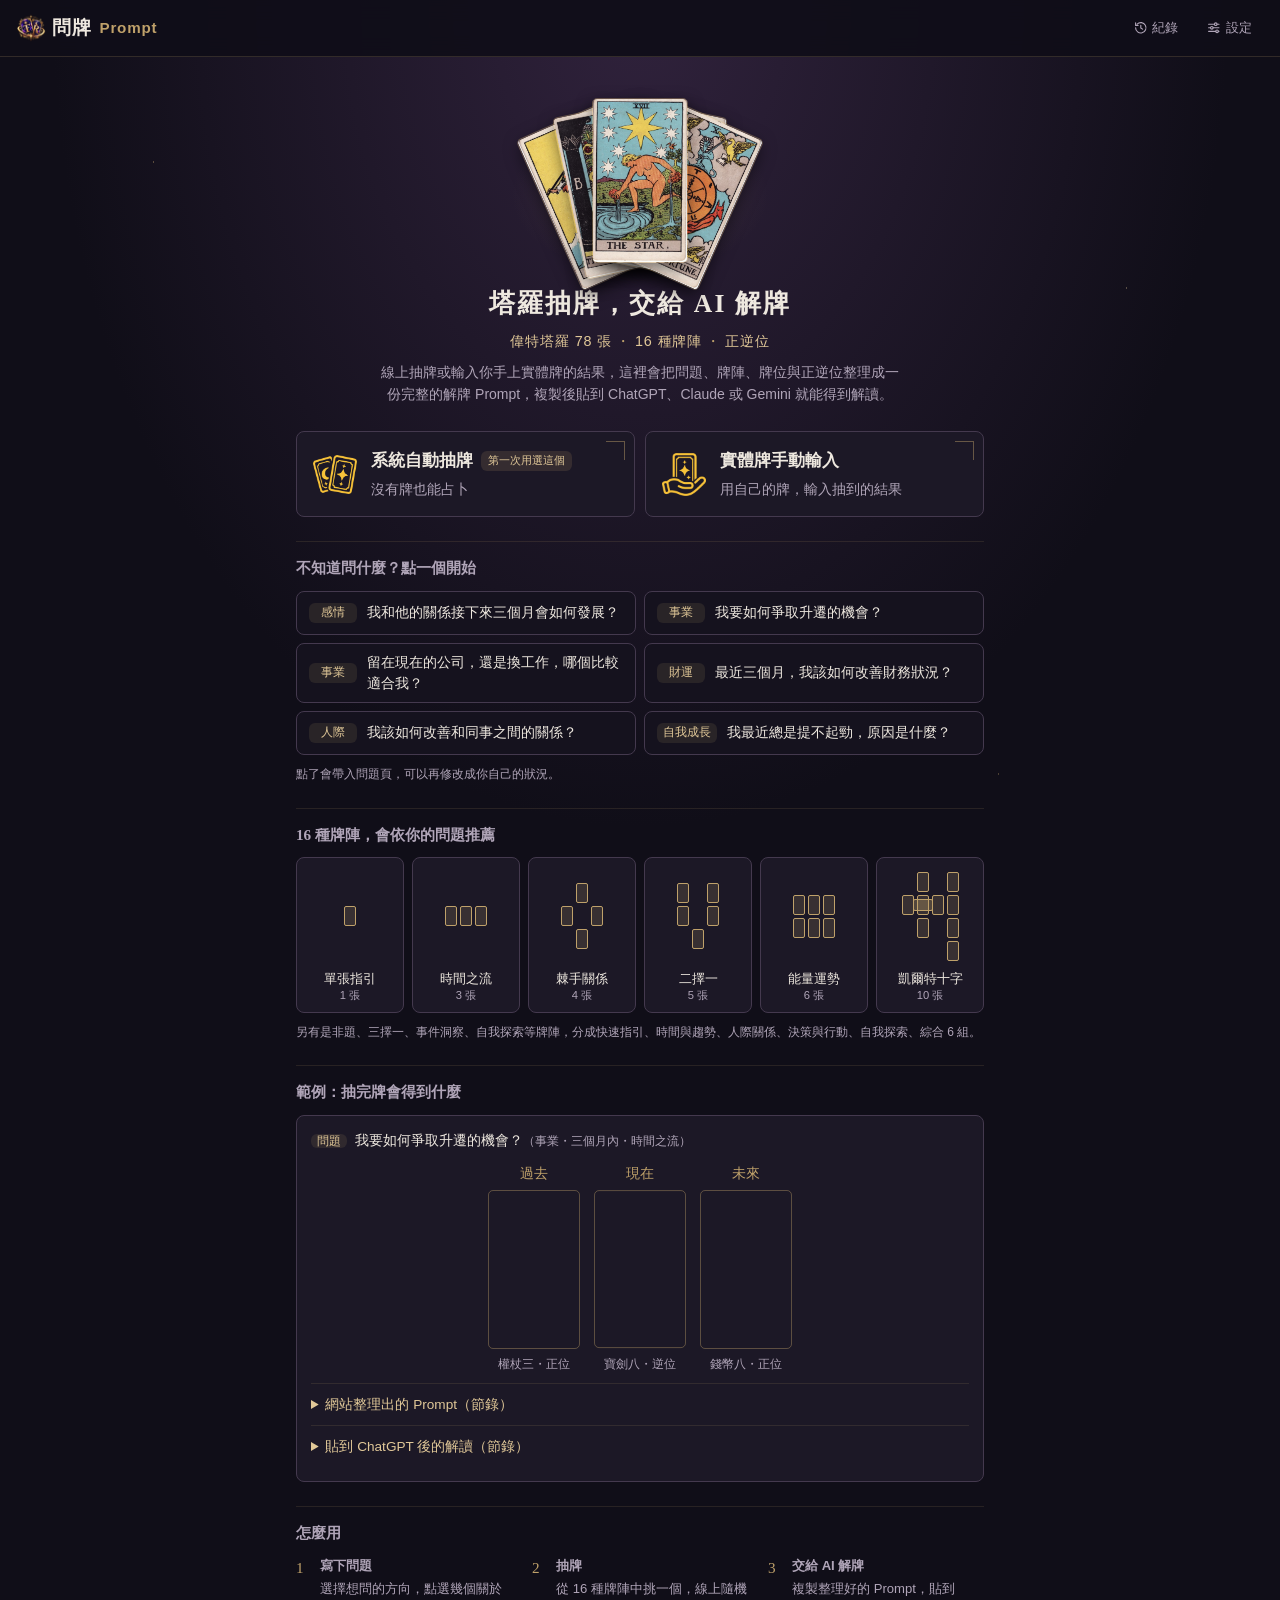
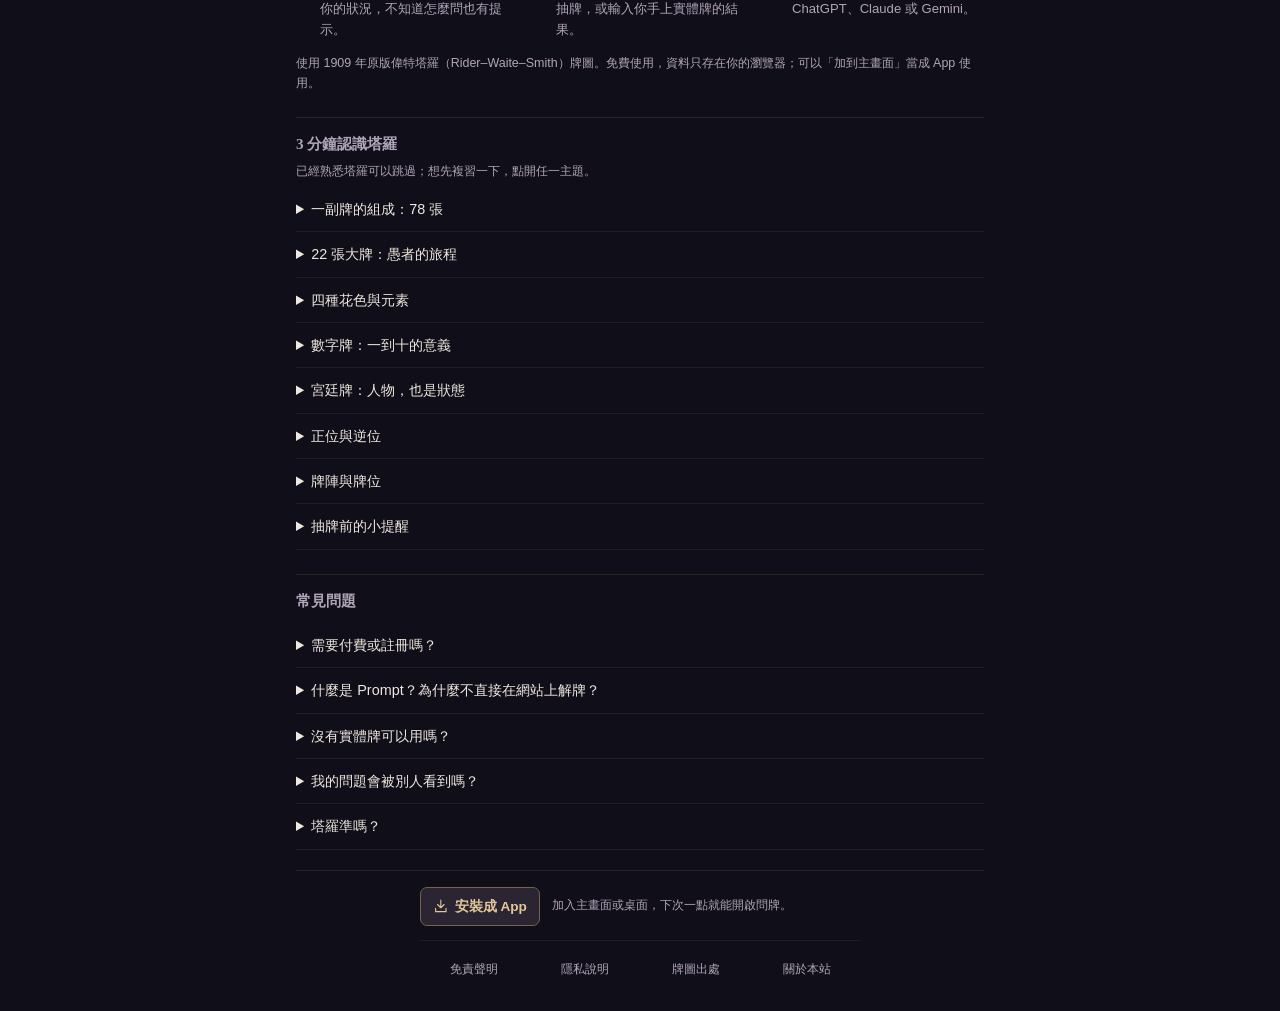
==== commit fc4da7c8: "修正時間範圍傳遞與解牌提示 / Fix timeframe propagation and reading prompts - 解牌 Prompt 與時間牌位依使用者選擇產生，移除固定三個月的衝突。 " ====
--- a/index.html
+++ b/index.html
@@ -609,13 +609,13 @@
   <div id="toast" class="toast" role="status" aria-live="polite" hidden></div>
 
   <script src="js/cards.js?v=20261027b"></script>
-  <script src="js/spreads.js?v=20261027b"></script>
+  <script src="js/spreads.js?v=20261030-timeframe"></script>
   <script src="js/background.js?v=20261027b"></script>
-  <script src="js/prompt.js?v=20261027b"></script>
+  <script src="js/prompt.js?v=20261030-timeframe"></script>
   <script src="js/storage.js?v=20261028b"></script>
-  <script src="js/ai.js?v=20261028h"></script>
+  <script src="js/ai.js?v=20261030-timeframe"></script>
   <script src="js/settings.js?v=20261030a"></script>
-  <script src="js/app.js?v=20261030a"></script>
+  <script src="js/app.js?v=20261030-timeframe"></script>
   <script src="js/install.js?v=20261027c"></script>
 </body>
 </html>
